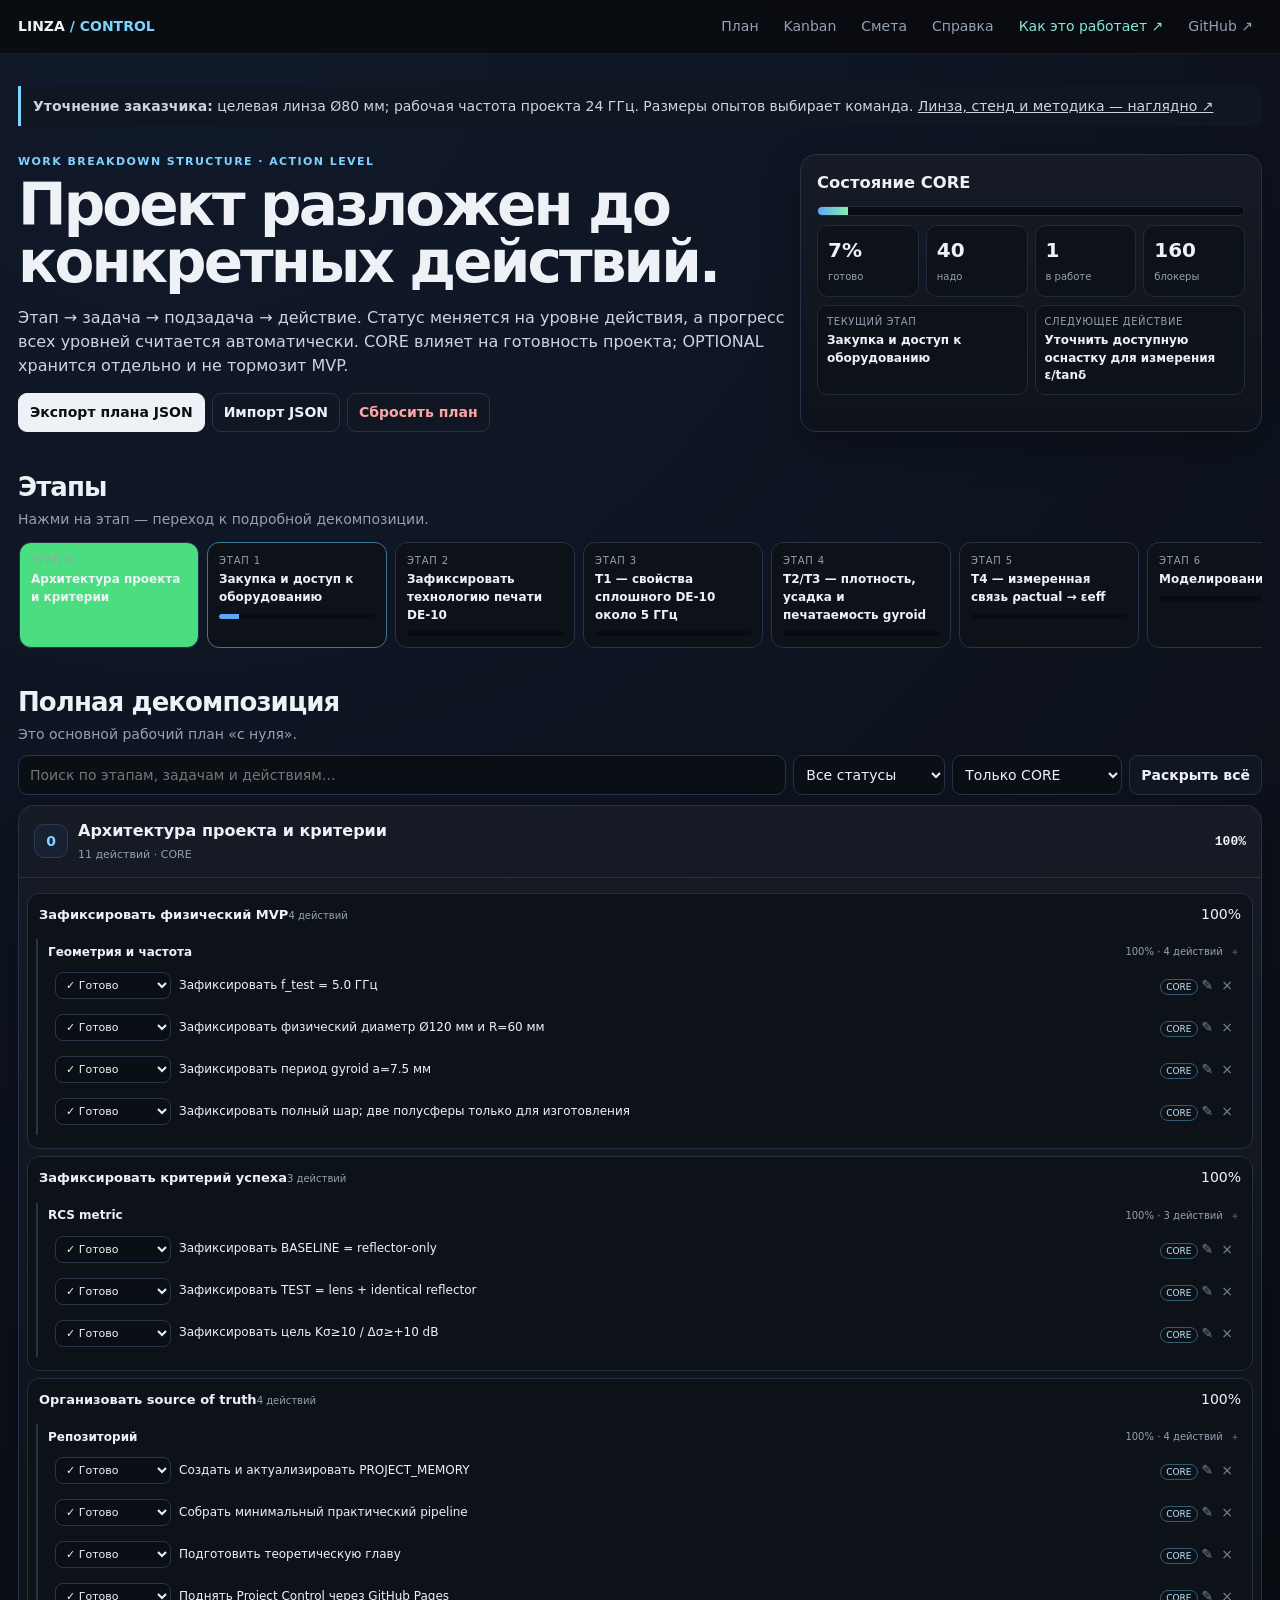
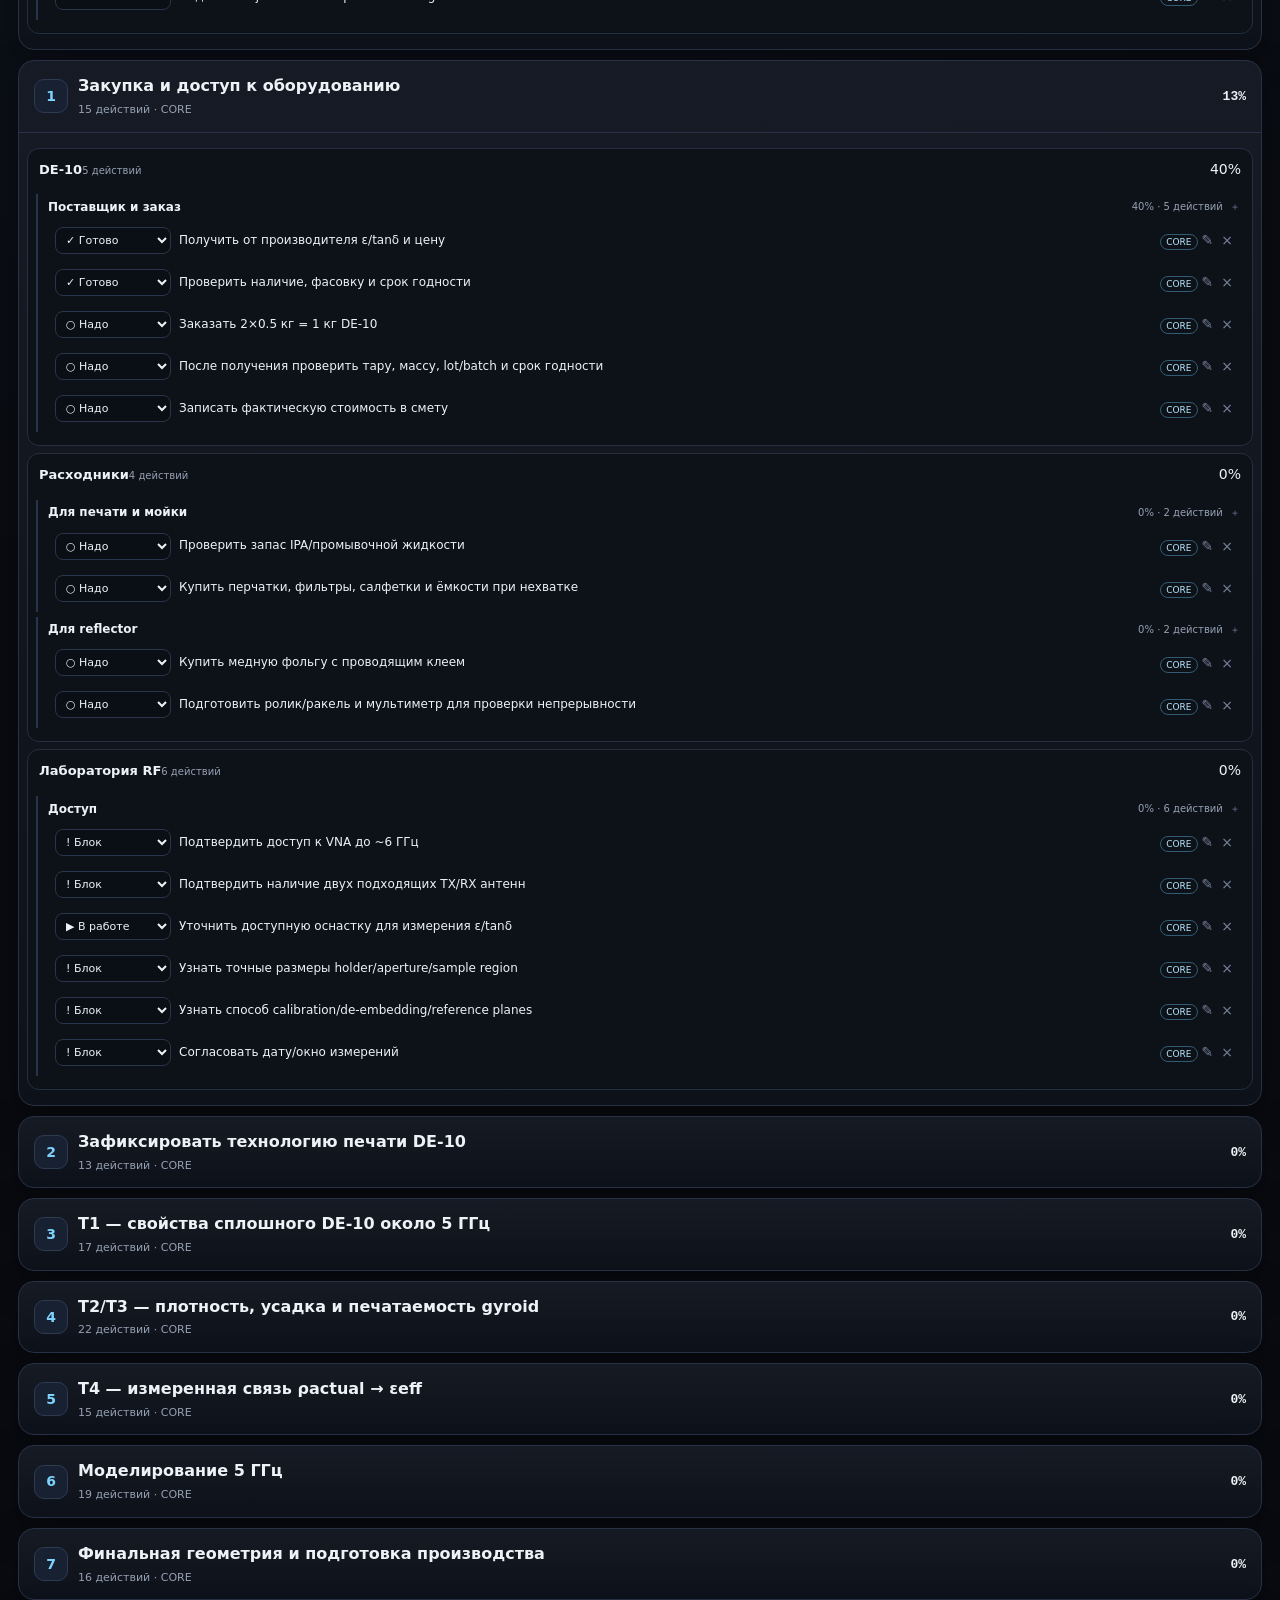
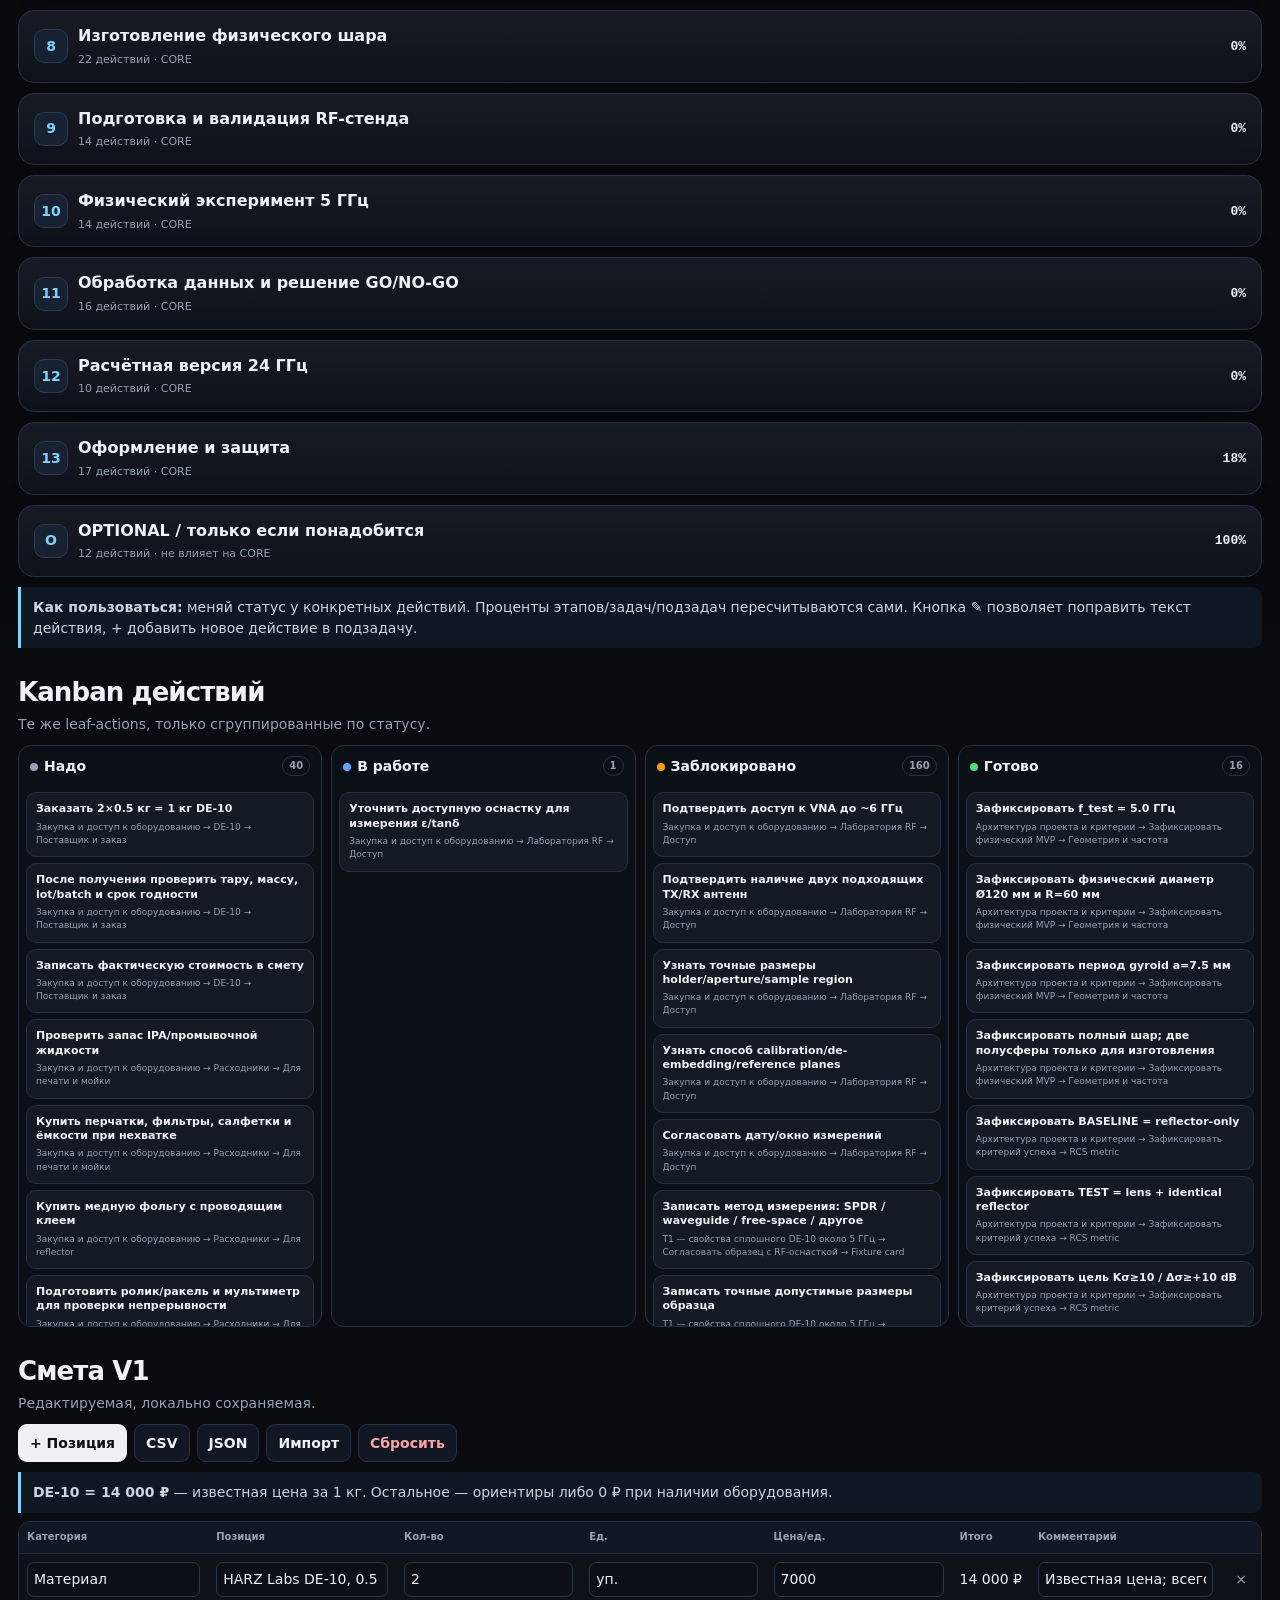
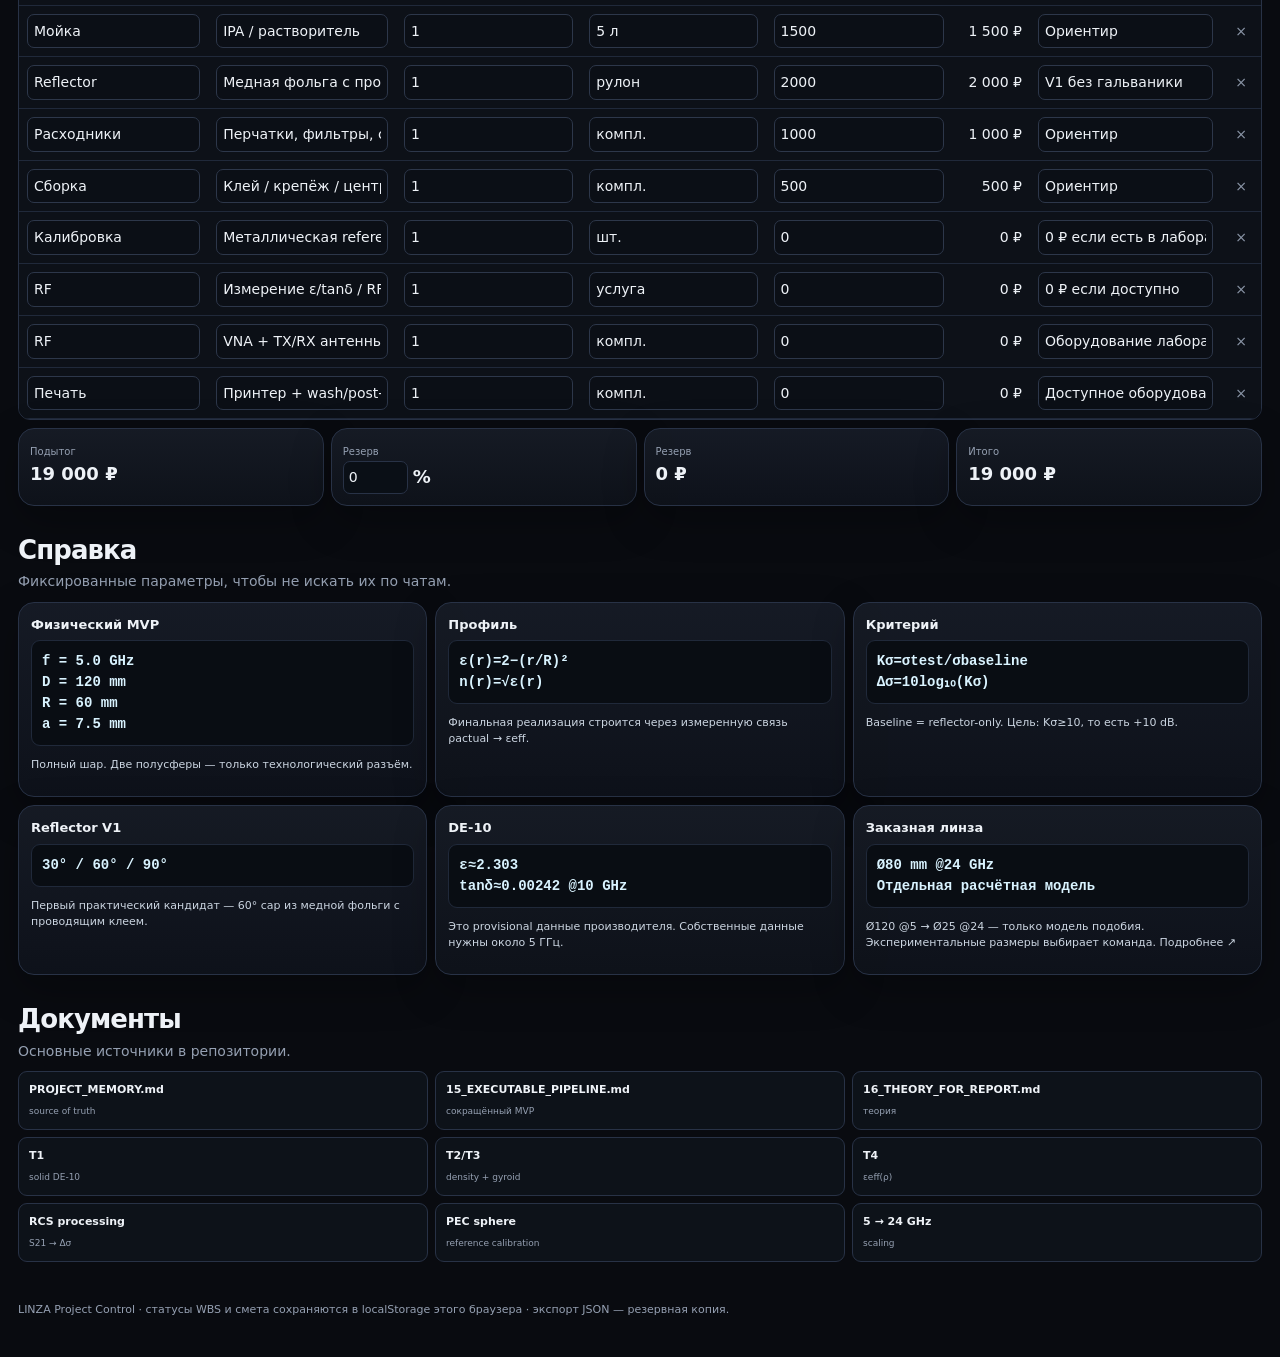
==== site/index.html @ ca01375f "Add illustrated lens and experiment guide" ====
<!doctype html>
<html lang="ru">
<head>
<meta charset="utf-8"><meta name="viewport" content="width=device-width,initial-scale=1"><meta name="color-scheme" content="dark"><title>LINZA — Project Control</title>
<style>
:root{--bg:#090b10;--p:#11151d;--p2:#161b25;--line:#283246;--text:#eef2f7;--muted:#95a0b2;--blue:#7dd3fc;--green:#86efac;--yellow:#fde68a;--red:#fca5a5;--violet:#c4b5fd;--r:16px;--shadow:0 14px 40px rgba(0,0,0,.28)}
*{box-sizing:border-box}html{scroll-behavior:smooth}body{margin:0;background:radial-gradient(circle at 14% 0,#111a2b 0,#090b10 35%),var(--bg);color:var(--text);font:14px/1.48 Inter,ui-sans-serif,system-ui,-apple-system,Segoe UI,Roboto,Arial,sans-serif}a{color:inherit;text-decoration:none}button,input,select{font:inherit}.mono{font-family:ui-monospace,SFMono-Regular,Consolas,monospace}.wrap{max-width:1480px;margin:auto;padding:18px}.top{position:sticky;top:0;z-index:50;background:rgba(9,11,16,.91);backdrop-filter:blur(16px);border-bottom:1px solid rgba(255,255,255,.06)}.topin{max-width:1480px;margin:auto;padding:9px 18px;display:flex;align-items:center;gap:7px;overflow:auto;white-space:nowrap}.brand{font-weight:900;margin-right:auto}.brand span{color:var(--blue)}.nav{padding:7px 9px;border-radius:9px;color:var(--muted)}.nav:hover{background:#171d29;color:var(--text)}
.hero{padding:28px 0 16px;display:grid;grid-template-columns:1.25fr .75fr;gap:12px}.eyebrow{font-size:11px;color:var(--blue);letter-spacing:.13em;text-transform:uppercase;font-weight:850}.hero h1{font-size:clamp(34px,5vw,58px);line-height:.98;letter-spacing:-.05em;margin:6px 0 12px}.hero p{font-size:16px;color:#cbd5e1;max-width:850px}.card{background:linear-gradient(180deg,rgba(22,27,37,.97),rgba(14,18,26,.97));border:1px solid var(--line);border-radius:var(--r);box-shadow:var(--shadow)}.dash{padding:16px}.dash h3{margin:0 0 10px}.progress{height:10px;background:#090d13;border:1px solid #202a3a;border-radius:99px;overflow:hidden}.progress>i{display:block;height:100%;background:linear-gradient(90deg,#60a5fa,#86efac);width:0}.metrics{display:grid;grid-template-columns:repeat(4,1fr);gap:7px;margin-top:9px}.metric{padding:10px;border-radius:11px;background:#0d1219;border:1px solid #202a3a}.metric b{font-size:20px;display:block}.metric span{font-size:10px;color:var(--muted)}.nextbox{display:grid;grid-template-columns:1fr 1fr;gap:7px;margin-top:8px}.next{padding:9px;border-radius:10px;background:#0d1219;border:1px solid #202a3a}.next span{font-size:10px;color:var(--muted);text-transform:uppercase;letter-spacing:.06em;display:block}.next b{font-size:12px;display:block;margin-top:2px}
section{padding:20px 0 5px;scroll-margin-top:58px}.head{display:flex;align-items:end;justify-content:space-between;gap:12px;margin-bottom:10px}.head h2{margin:0;font-size:26px;letter-spacing:-.035em}.head p{margin:2px 0 0;color:var(--muted)}.toolbar{display:flex;gap:7px;flex-wrap:wrap}.btn{border:1px solid var(--line);background:#111722;color:var(--text);padding:8px 11px;border-radius:9px;font-weight:750;cursor:pointer}.btn:hover{border-color:#4b5b78}.btn.primary{background:var(--text);color:#0b0e13;border-color:var(--text)}.btn.danger{color:var(--red)}.btn.small{padding:5px 8px;font-size:11px}.search{width:100%;padding:9px 11px;background:#0a0f16;border:1px solid var(--line);border-radius:10px;color:var(--text);outline:none}
.stagebar{display:flex;gap:8px;overflow:auto;padding:3px 1px 10px}.stagepill{min-width:180px;padding:11px;border:1px solid var(--line);border-radius:12px;background:#0d1219;cursor:pointer}.stagepill:hover{border-color:#465875}.stagepill .num{font-size:10px;color:var(--muted);text-transform:uppercase;letter-spacing:.08em}.stagepill b{display:block;font-size:12px;margin:2px 0 7px}.mini{height:5px;background:#080c12;border-radius:99px;overflow:hidden}.mini i{display:block;height:100%;background:#60a5fa}.stagepill.done .mini i{background:#4ade80}.stagepill.current{border-color:#3e7595}.stagepill.optional{opacity:.72}
.filters{display:grid;grid-template-columns:1fr auto auto auto;gap:7px;margin-bottom:10px}.filters select{background:#0a0f16;color:var(--text);border:1px solid var(--line);border-radius:9px;padding:8px}
.stage{margin:10px 0}.stage>summary{list-style:none;cursor:pointer;padding:13px 15px;display:flex;align-items:center;gap:10px}.stage>summary::-webkit-details-marker{display:none}.stage-num{width:34px;height:34px;border-radius:10px;background:#182131;border:1px solid #2d3b52;display:grid;place-items:center;font-weight:900;color:var(--blue)}.stage-title{min-width:0;flex:1}.stage-title b{display:block;font-size:16px}.stage-title span{font-size:11px;color:var(--muted)}.stage-pct{font:800 13px ui-monospace,SFMono-Regular,Consolas,monospace}.stage-body{border-top:1px solid var(--line);padding:8px}.task{border:1px solid #242f42;border-radius:12px;background:#0d1219;margin:7px 0}.task-head{padding:10px 11px;display:grid;grid-template-columns:1fr auto;gap:10px;align-items:center}.task-head b{font-size:13px}.task-head span{color:var(--muted);font-size:10px}.task-progress{min-width:92px;text-align:right}.subtasks{padding:0 8px 8px}.sub{border-left:2px solid #26364c;margin:5px 0;padding:4px 0 4px 10px}.sub-head{display:flex;justify-content:space-between;gap:8px;align-items:center;margin-bottom:4px}.sub-head b{font-size:12px}.sub-head span{font-size:10px;color:var(--muted)}.actions{display:grid;gap:3px}.action{display:grid;grid-template-columns:116px 1fr auto;gap:8px;align-items:center;padding:6px 7px;border-radius:8px}.action:hover{background:#131a25}.action select{width:116px;padding:5px 6px;border-radius:8px;background:#0a0f16;color:var(--text);border:1px solid #29354a;font-size:11px}.action-text{font-size:12px}.action-text.optional{color:#8e99aa}.badge{font-size:9px;padding:2px 5px;border:1px solid #36445a;border-radius:99px;color:#aeb9c8}.badge.core{color:#bae6fd;border-color:#315b73}.badge.opt{color:#c4b5fd;border-color:#53456f}.actbtn{border:0;background:transparent;color:#758198;cursor:pointer;padding:2px 4px}.actbtn:hover{color:var(--text)}
.kanban{display:grid;grid-template-columns:repeat(4,minmax(250px,1fr));gap:9px}.kcol{background:#0b1017;border:1px solid var(--line);border-radius:13px;min-height:260px}.khead{padding:10px 11px;display:flex;justify-content:space-between;align-items:center;font-weight:800}.klist{padding:0 7px 7px;max-height:540px;overflow:auto}.kcard{padding:9px;margin:6px 0;background:#141a24;border:1px solid #263044;border-radius:10px;cursor:pointer}.kcard:hover{border-color:#465974}.kcard b{display:block;font-size:11px;line-height:1.3}.kcard span{font-size:9px;color:var(--muted);display:block;margin-top:4px}.dot{width:8px;height:8px;border-radius:50%;display:inline-block;margin-right:6px}.todo{background:#94a3b8}.doing{background:#60a5fa}.blocked{background:#f59e0b}.done{background:#4ade80}.count{font-size:10px;color:var(--muted);padding:2px 6px;border:1px solid var(--line);border-radius:99px}
.grid2{display:grid;grid-template-columns:1.15fr .85fr;gap:10px}.box{padding:15px}.box h3{margin:0 0 7px}.box p{margin:5px 0;color:#cbd5e1}.formula{font:600 14px/1.5 ui-monospace,SFMono-Regular,Consolas,monospace;background:#090d13;border:1px solid #20293a;padding:10px;border-radius:9px;color:#d9f3ff;overflow:auto}.note{border-left:3px solid var(--blue);padding:10px 12px;background:#0e1722;border-radius:0 9px 9px 0;color:#cbd5e1}.note.warn{border-left-color:#f59e0b;background:#19140b}
.budget-toolbar{display:flex;gap:7px;flex-wrap:wrap;margin-bottom:10px}.budget-wrap{overflow:auto;border:1px solid var(--line);border-radius:12px}.budget-table{width:100%;border-collapse:collapse;min-width:900px;background:#0d1118}.budget-table th,.budget-table td{padding:8px;border-bottom:1px solid #20293a;text-align:left}.budget-table th{font-size:10px;color:var(--muted);background:#111722}.budget-table input{width:100%;border:1px solid #2d374a;border-radius:7px;padding:6px;background:#0b0f16;color:var(--text)}.money{text-align:right!important;white-space:nowrap}.row-del{border:0;background:transparent;color:#8994a5;cursor:pointer}.budget-summary{display:grid;grid-template-columns:repeat(4,1fr);gap:7px;margin-top:8px}.sum{padding:11px}.sum span{font-size:10px;color:var(--muted)}.sum b{display:block;font-size:18px}.reserve-input{display:flex;gap:5px;align-items:center}.reserve-input input{width:65px;padding:5px;background:#0a0f16;border:1px solid var(--line);color:var(--text);border-radius:7px}
.refgrid{display:grid;grid-template-columns:repeat(3,1fr);gap:8px}.ref{padding:12px}.ref h3{margin:0 0 6px;font-size:13px}.ref p{font-size:11px;color:#cbd5e1}.files{display:grid;grid-template-columns:repeat(3,1fr);gap:7px}.file{padding:10px;border:1px solid var(--line);border-radius:9px;background:#0d1219}.file:hover{border-color:#485976}.file b{display:block;font-size:11px}.file span{font-size:9px;color:var(--muted)}footer{padding:35px 0 20px;color:var(--muted);font-size:11px}
@media(max-width:1100px){.hero{grid-template-columns:1fr}.kanban{grid-template-columns:repeat(2,1fr)}.files{grid-template-columns:repeat(2,1fr)}}@media(max-width:720px){.wrap{padding:12px}.topin{padding:8px 12px}.metrics{grid-template-columns:repeat(2,1fr)}.nextbox{grid-template-columns:1fr}.filters{grid-template-columns:1fr 1fr}.filters .search{grid-column:1/-1}.action{grid-template-columns:98px 1fr auto}.action select{width:98px}.kanban{display:flex;overflow:auto}.kcol{min-width:82vw}.grid2,.refgrid{grid-template-columns:1fr}.budget-summary{grid-template-columns:repeat(2,1fr)}.files{grid-template-columns:1fr}}
</style>
</head>
<body>
<div class="top"><div class="topin"><div class="brand">LINZA <span>/ CONTROL</span></div><a class="nav" href="#plan">План</a><a class="nav" href="#kanban">Kanban</a><a class="nav" href="#budget">Смета</a><a class="nav" href="#reference">Справка</a><a class="nav" href="./explain.html" style="color:#86e7d3">Как это работает ↗</a><a class="nav" href="https://github.com/dikobrazuka/linza" target="_blank">GitHub ↗</a></div></div>
<main class="wrap">
<div class="note" style="margin-top:14px"><b>Уточнение заказчика:</b> целевая линза Ø80 мм; рабочая частота проекта 24 ГГц. Размеры опытов выбирает команда. <a href="./explain.html#scale" style="text-decoration:underline">Линза, стенд и методика — наглядно ↗</a></div>
<header class="hero"><div><div class="eyebrow">WORK BREAKDOWN STRUCTURE · ACTION LEVEL</div><h1>Проект разложен до конкретных действий.</h1><p>Этап → задача → подзадача → действие. Статус меняется на уровне действия, а прогресс всех уровней считается автоматически. CORE влияет на готовность проекта; OPTIONAL хранится отдельно и не тормозит MVP.</p><div class="toolbar"><button class="btn primary" id="exportPlan">Экспорт плана JSON</button><button class="btn" id="importPlanBtn">Импорт JSON</button><input id="importPlanFile" type="file" accept="application/json,.json" hidden><button class="btn danger" id="resetPlan">Сбросить план</button></div></div><div class="card dash"><h3>Состояние CORE</h3><div class="progress"><i id="overallBar"></i></div><div class="metrics"><div class="metric"><b id="overallPct">0%</b><span>готово</span></div><div class="metric"><b id="todoN">0</b><span>надо</span></div><div class="metric"><b id="doingN">0</b><span>в работе</span></div><div class="metric"><b id="blockedN">0</b><span>блокеры</span></div></div><div class="nextbox"><div class="next"><span>Текущий этап</span><b id="currentStage">—</b></div><div class="next"><span>Следующее действие</span><b id="nextAction">—</b></div></div></div></header>

<section><div class="head"><div><h2>Этапы</h2><p>Нажми на этап — переход к подробной декомпозиции.</p></div></div><div class="stagebar" id="stagebar"></div></section>

<section id="plan"><div class="head"><div><h2>Полная декомпозиция</h2><p>Это основной рабочий план «с нуля».</p></div></div><div class="filters"><input class="search" id="planSearch" placeholder="Поиск по этапам, задачам и действиям…"><select id="statusFilter"><option value="all">Все статусы</option><option value="todo">Надо сделать</option><option value="doing">В работе</option><option value="blocked">Заблокировано</option><option value="done">Готово</option></select><select id="scopeFilter"><option value="core">Только CORE</option><option value="all">CORE + OPTIONAL</option><option value="optional">Только OPTIONAL</option></select><button class="btn" id="expandAll">Раскрыть всё</button></div><div id="planRoot"></div><div class="note" style="margin-top:9px"><b>Как пользоваться:</b> меняй статус у конкретных действий. Проценты этапов/задач/подзадач пересчитываются сами. Кнопка ✎ позволяет поправить текст действия, + добавить новое действие в подзадачу.</div></section>

<section id="kanban"><div class="head"><div><h2>Kanban действий</h2><p>Те же leaf-actions, только сгруппированные по статусу.</p></div></div><div class="kanban" id="kanbanRoot"></div></section>

<section id="budget"><div class="head"><div><h2>Смета V1</h2><p>Редактируемая, локально сохраняемая.</p></div></div><div class="budget-toolbar"><button class="btn primary" id="addBudgetRow">+ Позиция</button><button class="btn" id="exportBudgetCsv">CSV</button><button class="btn" id="exportBudgetJson">JSON</button><button class="btn" id="importBudgetBtn">Импорт</button><input type="file" id="importBudgetFile" accept="application/json,.json" hidden><button class="btn danger" id="resetBudget">Сбросить</button></div><div class="note" style="margin-bottom:8px"><b>DE-10 = 14 000 ₽</b> — известная цена за 1 кг. Остальное — ориентиры либо 0 ₽ при наличии оборудования.</div><div class="budget-wrap"><table class="budget-table"><thead><tr><th>Категория</th><th>Позиция</th><th>Кол-во</th><th>Ед.</th><th>Цена/ед.</th><th>Итого</th><th>Комментарий</th><th></th></tr></thead><tbody id="budgetBody"></tbody></table></div><div class="budget-summary"><div class="card sum"><span>Подытог</span><b id="budgetSubtotal">0 ₽</b></div><div class="card sum"><span>Резерв</span><div class="reserve-input"><input id="budgetReserve" type="number" min="0" max="100" value="15"><b>%</b></div></div><div class="card sum"><span>Резерв</span><b id="budgetReserveValue">0 ₽</b></div><div class="card sum"><span>Итого</span><b id="budgetTotal">0 ₽</b></div></div></section>

<section id="reference"><div class="head"><div><h2>Справка</h2><p>Фиксированные параметры, чтобы не искать их по чатам.</p></div></div><div class="refgrid"><div class="card ref"><h3>Физический MVP</h3><div class="formula">f = 5.0 GHz<br>D = 120 mm<br>R = 60 mm<br>a = 7.5 mm</div><p>Полный шар. Две полусферы — только технологический разъём.</p></div><div class="card ref"><h3>Профиль</h3><div class="formula">ε(r)=2−(r/R)²<br>n(r)=√ε(r)</div><p>Финальная реализация строится через измеренную связь ρactual → εeff.</p></div><div class="card ref"><h3>Критерий</h3><div class="formula">Kσ=σtest/σbaseline<br>Δσ=10log₁₀(Kσ)</div><p>Baseline = reflector-only. Цель: Kσ≥10, то есть +10 dB.</p></div><div class="card ref"><h3>Reflector V1</h3><div class="formula">30° / 60° / 90°</div><p>Первый практический кандидат — 60° cap из медной фольги с проводящим клеем.</p></div><div class="card ref"><h3>DE-10</h3><div class="formula">ε≈2.303<br>tanδ≈0.00242 @10 GHz</div><p>Это provisional данные производителя. Собственные данные нужны около 5 ГГц.</p></div><div class="card ref"><h3>Заказная линза</h3><div class="formula">Ø80 mm @24 GHz<br>Отдельная расчётная модель</div><p>Ø120 @5 → Ø25 @24 — только модель подобия. Экспериментальные размеры выбирает команда. <a href="./explain.html#scale">Подробнее ↗</a></p></div></div></section>

<section><div class="head"><div><h2>Документы</h2><p>Основные источники в репозитории.</p></div></div><div class="files"><a class="file" href="https://github.com/dikobrazuka/linza/blob/main/PROJECT_MEMORY.md" target="_blank"><b>PROJECT_MEMORY.md</b><span>source of truth</span></a><a class="file" href="https://github.com/dikobrazuka/linza/blob/main/docs/15_EXECUTABLE_PIPELINE.md" target="_blank"><b>15_EXECUTABLE_PIPELINE.md</b><span>сокращённый MVP</span></a><a class="file" href="https://github.com/dikobrazuka/linza/blob/main/docs/16_THEORY_FOR_REPORT.md" target="_blank"><b>16_THEORY_FOR_REPORT.md</b><span>теория</span></a><a class="file" href="https://github.com/dikobrazuka/linza/blob/main/docs/08_DE10_SPDR_T1_PROTOCOL.md" target="_blank"><b>T1</b><span>solid DE-10</span></a><a class="file" href="https://github.com/dikobrazuka/linza/blob/main/docs/09_DE10_GYROID_T2_T3_PROTOCOL.md" target="_blank"><b>T2/T3</b><span>density + gyroid</span></a><a class="file" href="https://github.com/dikobrazuka/linza/blob/main/docs/12_T4_RF_GYROID_PROTOCOL.md" target="_blank"><b>T4</b><span>εeff(ρ)</span></a><a class="file" href="https://github.com/dikobrazuka/linza/blob/main/docs/13_RCS_S21_PROCESSING.md" target="_blank"><b>RCS processing</b><span>S21 → Δσ</span></a><a class="file" href="https://github.com/dikobrazuka/linza/blob/main/docs/14_PEC_SPHERE_REFERENCE.md" target="_blank"><b>PEC sphere</b><span>reference calibration</span></a><a class="file" href="https://github.com/dikobrazuka/linza/blob/main/docs/10_SCALING_5_TO_24.md" target="_blank"><b>5 → 24 GHz</b><span>scaling</span></a></div></section>
<footer>LINZA Project Control · статусы WBS и смета сохраняются в localStorage этого браузера · экспорт JSON — резервная копия.</footer>
</main>
<script>
const PLAN_KEY='linza-wbs-v1',BUDGET_KEY='linza-budget-v1',RESERVE_KEY='linza-budget-reserve-v1';
const A=(id,text,status='todo',scope='core')=>({id,text,status,scope});
const defaultPlan=[
{ id:'S0',title:'Архитектура проекта и критерии',scope:'core',tasks:[
 {title:'Зафиксировать физический MVP',subs:[{title:'Геометрия и частота',actions:[A('a001','Зафиксировать f_test = 5.0 ГГц','done'),A('a002','Зафиксировать физический диаметр Ø120 мм и R=60 мм','done'),A('a003','Зафиксировать период gyroid a=7.5 мм','done'),A('a004','Зафиксировать полный шар; две полусферы только для изготовления','done')]}]},
 {title:'Зафиксировать критерий успеха',subs:[{title:'RCS metric',actions:[A('a005','Зафиксировать BASELINE = reflector-only','done'),A('a006','Зафиксировать TEST = lens + identical reflector','done'),A('a007','Зафиксировать цель Kσ≥10 / Δσ≥+10 dB','done')]}]},
 {title:'Организовать source of truth',subs:[{title:'Репозиторий',actions:[A('a008','Создать и актуализировать PROJECT_MEMORY','done'),A('a009','Собрать минимальный практический pipeline','done'),A('a010','Подготовить теоретическую главу','done'),A('a011','Поднять Project Control через GitHub Pages','done')]}]}
]},
{ id:'S1',title:'Закупка и доступ к оборудованию',scope:'core',tasks:[
 {title:'DE-10',subs:[{title:'Поставщик и заказ',actions:[A('a101','Получить от производителя ε/tanδ и цену','done'),A('a102','Проверить наличие, фасовку и срок годности','done'),A('a103','Заказать 2×0.5 кг = 1 кг DE-10'),A('a104','После получения проверить тару, массу, lot/batch и срок годности'),A('a105','Записать фактическую стоимость в смету')]}]},
 {title:'Расходники',subs:[{title:'Для печати и мойки',actions:[A('a106','Проверить запас IPA/промывочной жидкости'),A('a107','Купить перчатки, фильтры, салфетки и ёмкости при нехватке')]},{title:'Для reflector',actions:[A('a108','Купить медную фольгу с проводящим клеем'),A('a109','Подготовить ролик/ракель и мультиметр для проверки непрерывности')]}]},
 {title:'Лаборатория RF',subs:[{title:'Доступ',actions:[A('a110','Подтвердить доступ к VNA до ~6 ГГц','blocked'),A('a111','Подтвердить наличие двух подходящих TX/RX антенн','blocked'),A('a112','Уточнить доступную оснастку для измерения ε/tanδ','doing'),A('a113','Узнать точные размеры holder/aperture/sample region','blocked'),A('a114','Узнать способ calibration/de-embedding/reference planes','blocked'),A('a115','Согласовать дату/окно измерений','blocked')]}]}
]},
{ id:'S2',title:'Зафиксировать технологию печати DE-10',scope:'core',tasks:[
 {title:'Принтер и профиль',subs:[{title:'Базовый процесс',actions:[A('a201','Выбрать конкретный MSLA/DLP-принтер'),A('a202','Зафиксировать layer height'),A('a203','Зафиксировать normal exposure и bottom exposure'),A('a204','Зафиксировать lift/retract settings'),A('a205','Зафиксировать orientation/support strategy для плоских coupons')]}]},
 {title:'Wash/Post-cure',subs:[{title:'Одинаковая обработка',actions:[A('a206','Зафиксировать состав/свежесть промывки'),A('a207','Зафиксировать время промывки'),A('a208','Зафиксировать сушку перед post-cure'),A('a209','Зафиксировать UV wavelength/time/temperature post-cure'),A('a210','Записать профиль как PROFILE_DE10_V1')]}]},
 {title:'Контроль геометрии',subs:[{title:'Инструменты',actions:[A('a211','Проверить калибровку весов'),A('a212','Подготовить штангенциркуль/микрометр'),A('a213','Подготовить шаблон записи массы/размеров/фото')]}]}
]},
{ id:'S3',title:'T1 — свойства сплошного DE-10 около 5 ГГц',scope:'core',tasks:[
 {title:'Согласовать образец с RF-оснасткой',subs:[{title:'Fixture card',actions:[A('a301','Записать метод измерения: SPDR / waveguide / free-space / другое','blocked'),A('a302','Записать точные допустимые размеры образца','blocked'),A('a303','Записать требования к толщине и плоскостности','blocked'),A('a304','Записать calibration/de-embedding procedure','blocked')]}]},
 {title:'Изготовить solid coupons',subs:[{title:'CAD и печать',actions:[A('a305','Сделать CAD/слайс 3 рабочих пластин + 1 запасной при необходимости','blocked'),A('a306','Напечатать все образцы одним профилем','blocked'),A('a307','Промыть и post-cure одинаково','blocked'),A('a308','Выдержать одинаковое время перед измерением','blocked')]},{title:'QC',actions:[A('a309','Измерить толщину в нескольких точках','blocked'),A('a310','Взвесить и сфотографировать каждый образец','blocked'),A('a311','Отбраковать образец с пузырями/деформацией','blocked')]}]},
 {title:'Измерить εsolid и tanδ',subs:[{title:'RF measurement',actions:[A('a312','Откалибровать установку','blocked'),A('a313','Измерить каждый рабочий образец около 5 ГГц','blocked'),A('a314','Повторить установку образца для проверки повторяемости','blocked'),A('a315','Сохранить raw data без перезаписи','blocked'),A('a316','Посчитать среднее εsolid и tanδ','blocked'),A('a317','Зафиксировать значение для генератора и отчёта','blocked')]}]}
]},
{ id:'S4',title:'T2/T3 — плотность, усадка и печатаемость gyroid',scope:'core',tasks:[
 {title:'T2 — cured density и shrinkage',subs:[{title:'3 solid blocks',actions:[A('a401','Подготовить 3 кубоида 20×20×10 мм','blocked'),A('a402','Напечатать/промыть/post-cure одним профилем','blocked'),A('a403','Измерить X/Y/Z после post-cure','blocked'),A('a404','Взвесить каждый образец','blocked'),A('a405','Рассчитать cured density','blocked'),A('a406','Рассчитать shrinkage X/Y/Z','blocked')]}]},
 {title:'T3 — 5 uniform gyroid coupons',subs:[{title:'Геометрия',actions:[A('a407','Сгенерировать ρ=0.15 coupon','blocked'),A('a408','Сгенерировать ρ=0.30 coupon','blocked'),A('a409','Сгенерировать ρ=0.50 coupon','blocked'),A('a410','Сгенерировать ρ=0.65 coupon','blocked'),A('a411','Сгенерировать ρ=0.80 coupon','blocked'),A('a412','Проверить watertight/mesh/фактическую volume fraction до печати','blocked')]},{title:'Печать и мойка',actions:[A('a413','Напечатать 5 coupons','blocked'),A('a414','Промыть каждый до отсутствия жидкой смолы в каналах','blocked'),A('a415','Post-cure одинаково','blocked'),A('a416','Взвесить и измерить envelope каждого','blocked'),A('a417','Рассчитать ρactual каждого coupon','blocked')]},{title:'Manufacturability gate',actions:[A('a418','Проверить открытость каналов','blocked'),A('a419','Проверить отсутствие sheet fusion/разрывов','blocked'),A('a420','Определить минимальную успешную ρ','blocked'),A('a421','Определить максимальную успешную ρ','blocked'),A('a422','Зафиксировать рабочий диапазон ρmin..ρmax','blocked')]}]}
]},
{ id:'S5',title:'T4 — измеренная связь ρactual → εeff',scope:'core',tasks:[
 {title:'Подготовить RF coupons под реальную оснастку',subs:[{title:'Geometry lock',actions:[A('a501','Выбрать 5 успешных плотностей, покрывающих рабочий диапазон','blocked'),A('a502','Адаптировать размеры coupons под реальную fixture/aperture','blocked'),A('a503','Не менять a=7.5 мм без отдельного решения','blocked'),A('a504','Проверить, что propagation length достаточен для метода','blocked')]}]},
 {title:'Измерить RF response',subs:[{title:'Measurement series',actions:[A('a505','Снять empty/reference state','blocked'),A('a506','Измерить каждый coupon на одной frequency grid','blocked'),A('a507','Сделать минимум несколько reinsertion для оценки разброса','blocked'),A('a508','Сохранять complex raw S-parameters отдельно','blocked'),A('a509','Записать orientation каждого coupon','blocked')]}]},
 {title:'Получить calibration law',subs:[{title:'Processing',actions:[A('a510','Извлечь εeff для каждого ρactual','blocked'),A('a511','Проверить монотонность ρ→εeff','blocked'),A('a512','Если raw noisy — сохранить raw и сделать отдельный monotonic fit','blocked'),A('a513','Проверить, достигается ли ε≈2 около центра профиля','blocked'),A('a514','Сохранить DE10_GYROID_EPS_CAL_5GHz.csv','blocked'),A('a515','Подключить CSV к генератору линзы','blocked')]}]}
]},
{ id:'S6',title:'Моделирование 5 ГГц',scope:'core',tasks:[
 {title:'Проверить численный тракт',subs:[{title:'Meep',actions:[A('a601','Поднять/проверить environment-meep'),A('a602','Проверить reference scatterer / PEC sphere normalization'),A('a603','Проверить convergence по resolution/PML для выбранного кейса')]}]},
 {title:'Идеальная Ø120 Luneburg',subs:[{title:'Ideal model',actions:[A('a604','Запустить ideal continuous Ø120 @5 ГГц'),A('a605','Получить |E|² focus map'),A('a606','Определить положение фокуса и FWHM'),A('a607','Получить backscatter/RCS baseline для ideal model')]}]},
 {title:'Manufacturable model',subs:[{title:'Measured law',actions:[A('a608','Подставить измеренный ρ→εeff','blocked'),A('a609','Подставить реальные ρmin/ρmax','blocked'),A('a610','Подставить measured loss tanδ','blocked'),A('a611','Сравнить manufacturable vs ideal','blocked')]}]},
 {title:'Reflector optimization',subs:[{title:'Минимальный sweep',actions:[A('a612','Посчитать 30° reflector-only и lens+reflector'),A('a613','Посчитать 60° reflector-only и lens+reflector'),A('a614','Посчитать 90° reflector-only и lens+reflector'),A('a615','Сравнить Δσ и выбрать минимальный почти-оптимальный cap')]}]},
 {title:'Fallback diameter gate',subs:[{title:'Только если Ø120 не проходит',actions:[A('a616','Прогнать Ø150 мм','todo','optional'),A('a617','Прогнать Ø180 мм','todo','optional'),A('a618','Прогнать Ø240 мм reference','todo','optional'),A('a619','Выбрать минимальный проходящий D','todo','optional')]}]}
]},
{ id:'S7',title:'Финальная геометрия и подготовка производства',scope:'core',tasks:[
 {title:'Построить measured-law sphere',subs:[{title:'Gradient mapping',actions:[A('a701','Построить εtarget(r)=2−(r/R)²','blocked'),A('a702','Инвертировать measured εeff→ρ','blocked'),A('a703','Преобразовать ρ(r)→h(r)','blocked'),A('a704','Применить реальные ρmin/ρmax clamp','blocked'),A('a705','Рассчитать прогноз массы','blocked')]}]},
 {title:'CAD/mesh',subs:[{title:'Две технологические полусферы',actions:[A('a706','Сгенерировать верхнюю полусферу','blocked'),A('a707','Сгенерировать нижнюю полусферу','blocked'),A('a708','Добавить только необходимые alignment features','blocked'),A('a709','Обеспечить доступ для промывки внутренних каналов','blocked'),A('a710','Проверить watertight обеих mesh','blocked'),A('a711','Проверить минимальную стенку/feature','blocked'),A('a712','Проверить fit в build volume','blocked')]}]},
 {title:'Reflector hardware',subs:[{title:'Copper foil cap',actions:[A('a713','Зафиксировать выбранный half-angle после simulation','blocked'),A('a714','Построить выкройку лепестков фольги','blocked'),A('a715','Определить нахлёст лепестков','blocked'),A('a716','Определить границу cap на поверхности шара','blocked')]}]}
]},
{ id:'S8',title:'Изготовление физического шара',scope:'core',tasks:[
 {title:'Слайсинг',subs:[{title:'Перед печатью',actions:[A('a801','Импортировать обе полусферы в slicer','blocked'),A('a802','Выбрать ориентацию с минимальным риском trapped resin','blocked'),A('a803','Расставить supports вне критических RF-поверхностей по возможности','blocked'),A('a804','Проверить объём смолы и время печати','blocked'),A('a805','Сохранить финальный print profile/version','blocked')]}]},
 {title:'Печать',subs:[{title:'Upper/lower',actions:[A('a806','Напечатать первую полусферу','blocked'),A('a807','Осмотреть до мойки на gross defects','blocked'),A('a808','Напечатать вторую полусферу','blocked'),A('a809','Осмотреть до мойки','blocked')]}]},
 {title:'Wash/Post-cure',subs:[{title:'Очистка',actions:[A('a810','Промыть внешнюю поверхность','blocked'),A('a811','Промыть внутренние gyroid-каналы','blocked'),A('a812','Убедиться, что жидкая смола полностью удалена','blocked'),A('a813','Высушить перед post-cure','blocked'),A('a814','Post-cure по PROFILE_DE10_V1','blocked')]}]},
 {title:'QC и сборка',subs:[{title:'Геометрия',actions:[A('a815','Взвесить каждую полусферу','blocked'),A('a816','Измерить диаметр/овальность/стык','blocked'),A('a817','Сфотографировать поверхность и каналы','blocked'),A('a818','Собрать полный шар с минимальным зазором','blocked')]},{title:'Reflector',actions:[A('a819','Очистить заднюю поверхность cap','blocked'),A('a820','Наклеить медную фольгу лепестками','blocked'),A('a821','Разгладить складки/пузыри','blocked'),A('a822','Проверить электрическую непрерывность всего cap мультиметром','blocked')]}]}
]},
{ id:'S9',title:'Подготовка и валидация RF-стенда',scope:'core',tasks:[
 {title:'Механика стенда',subs:[{title:'Geometry',actions:[A('a901','Зафиксировать TX/RX положение и поляризацию','blocked'),A('a902','Подготовить low-scatter holder','blocked'),A('a903','Разметить target position и нулевой угол','blocked'),A('a904','Начать с distance 1.0–1.5 м','blocked')]}]},
 {title:'VNA',subs:[{title:'Measurement settings',actions:[A('a905','Зафиксировать start/stop frequency','blocked'),A('a906','Зафиксировать points/IFBW/power/averaging','blocked'),A('a907','Выполнить VNA calibration','blocked'),A('a908','Не менять cables/calibration между состояниями','blocked')]}]},
 {title:'Stand gate',subs:[{title:'До основного эксперимента',actions:[A('a909','Снять BACKGROUND','blocked'),A('a910','Поставить reference target и проверить signal above background','blocked'),A('a911','Проверить, что direct TX→RX coupling не доминирует','blocked'),A('a912','Проверить чувствительность результата к distance','blocked'),A('a913','Зафиксировать выбранную геометрию стенда','blocked'),A('a914','Заполнить RUN_META для финального запуска','blocked')]}]}
]},
{ id:'S10',title:'Физический эксперимент 5 ГГц',scope:'core',tasks:[
 {title:'Снять обязательные состояния',subs:[{title:'Raw acquisition',actions:[A('a1001','Снять финальный BACKGROUND.s2p','blocked'),A('a1002','Снять REFERENCE.s2p','blocked'),A('a1003','Снять BASELINE reflector-only — установка 1','blocked'),A('a1004','Полностью переустановить target и снять BASELINE — установка 2','blocked'),A('a1005','Переустановить target и снять BASELINE — установка 3','blocked'),A('a1006','Снять TEST lens+reflector — установка 1','blocked'),A('a1007','Переустановить и снять TEST — установка 2','blocked'),A('a1008','Переустановить и снять TEST — установка 3','blocked')]}]},
 {title:'Angular response',subs:[{title:'После центральной точки',actions:[A('a1009','Если 0° результат стабильный — измерить -30…+30° шаг 5°','blocked'),A('a1010','Сохранить angle metadata для каждого файла','blocked')]}]},
 {title:'Документация эксперимента',subs:[{title:'Evidence',actions:[A('a1011','Сфотографировать стенд целиком','blocked'),A('a1012','Сфотографировать положение target/holder','blocked'),A('a1013','Сохранить VNA settings screenshot/export','blocked'),A('a1014','Скопировать raw data в отдельную immutable папку','blocked')]}]}
]},
{ id:'S11',title:'Обработка данных и решение GO/NO-GO',scope:'core',tasks:[
 {title:'S21 processing',subs:[{title:'Relative RCS',actions:[A('a1101','Проверить одинаковую frequency grid всех .s2p','blocked'),A('a1102','Сделать complex background subtraction','blocked'),A('a1103','Обработать каждую BASELINE перестановку отдельно','blocked'),A('a1104','Обработать каждую TEST перестановку отдельно','blocked'),A('a1105','Посчитать Kσ(f)','blocked'),A('a1106','Посчитать ΔσdB(f)','blocked')]}]},
 {title:'Проверить устойчивость результата',subs:[{title:'Repeatability',actions:[A('a1107','Сравнить три BASELINE установки','blocked'),A('a1108','Сравнить три TEST установки','blocked'),A('a1109','Проверить влияние выбранного background','blocked'),A('a1110','Если применяется time gate — задокументировать окно из реальных данных','blocked')]}]},
 {title:'Сверить с моделью',subs:[{title:'Experiment vs Meep',actions:[A('a1111','Сравнить центральный Δσ с M9 model','blocked'),A('a1112','Сравнить angular trend с моделью при наличии sweep','blocked'),A('a1113','Объяснить расхождения через material/process/stand limitations','blocked')]}]},
 {title:'Принять решение',subs:[{title:'Project gate',actions:[A('a1114','Если Δσ≥+10 dB стабильно — зафиксировать GO','blocked'),A('a1115','Если <+10 dB — определить главный лимит: reflector/profile/D/stand','blocked'),A('a1116','Запустить только нужный corrective loop, а не весь R&D заново','blocked')]}]}
]},
{ id:'S12',title:'Расчётная версия 24 ГГц',scope:'core',tasks:[
 {title:'Заказная Ø80 мм и модель подобия',subs:[{title:'Geometry',actions:[A('a1201','Построить отдельную заказную модель Ø80 мм / 24 ГГц','blocked'),A('a1202','Отделить strict-scaled reference Ø25 мм от заказной Ø80 мм','blocked'),A('a1203','Выбрать период ячейки и reflector geometry для Ø80 мм','blocked')]}]},
 {title:'Manufacturability',subs:[{title:'Check',actions:[A('a1204','Проверить целевой диаметр заказной линзы 80 мм','blocked'),A('a1205','Оценить массу ≤300 г','blocked'),A('a1206','Проверить scaled minimum wall against printer capability','blocked')]}]},
 {title:'EM prediction',subs:[{title:'24 GHz model',actions:[A('a1207','Запустить отдельную Ø80-мм модель на 24 ГГц','blocked'),A('a1208','Сделать sensitivity по εsolid/material dispersion','blocked'),A('a1209','Сделать sensitivity по loss tanδ','blocked'),A('a1210','Отдельно пометить: физической 24-ГГц валидации нет','blocked')]}]}
]},
{ id:'S13',title:'Оформление и защита',scope:'core',tasks:[
 {title:'Пояснительная записка',subs:[{title:'Теория',actions:[A('a1301','Описать ЭПР/RCS и выбранный baseline','done'),A('a1302','Описать профиль Люнеберга и физику фокусировки','done'),A('a1303','Описать effective medium / gyroid approach','done')]},{title:'Методика',actions:[A('a1304','Описать материал и технологию печати'),A('a1305','Описать T1/T2/T3/T4'),A('a1306','Описать Meep model и reflector'),A('a1307','Описать RF-стенд и обработку S21')]},{title:'Результаты',actions:[A('a1308','Вставить measured ρ→εeff график','blocked'),A('a1309','Вставить focus map / simulation figures','blocked'),A('a1310','Вставить фото изготовленной линзы','blocked'),A('a1311','Вставить Δσ / Kσ графики эксперимента','blocked'),A('a1312','Вставить 24-ГГц calculated prediction','blocked')]}]},
 {title:'Защита',subs:[{title:'Слайды/демо',actions:[A('a1313','Собрать 8–12 ключевых слайдов'),A('a1314','Подготовить короткое объяснение «почему растёт ЭПР»'),A('a1315','Подготовить таблицу measured vs simulated'),A('a1316','Подготовить ограничения и честные допущения'),A('a1317','Подготовить фото/физический образец для демонстрации при возможности')]}]}
]},
{ id:'SO',title:'OPTIONAL / только если понадобится',scope:'optional',tasks:[
 {title:'Расширенная материалка',subs:[{title:'Дополнительная уверенность',actions:[A('o001','9-point density series вместо 5','todo','optional'),A('o002','Anisotropy measurements','todo','optional'),A('o003','2a/3a/4a finite-length study','todo','optional'),A('o004','Physical duplicate campaign','todo','optional')]}]},
 {title:'Расширенное моделирование',subs:[{title:'Research appendix',actions:[A('o005','Полный reflector sweep 15/30/45/60/90','todo','optional'),A('o006','Zoned 6/8/11 benchmark','todo','optional'),A('o007','Topology comparison Gyroid/Diamond/Schwarz-P','todo','optional'),A('o008','Full diameter gate 120/150/180/240','todo','optional')]}]},
 {title:'Расширенный эксперимент',subs:[{title:'Не для MVP',actions:[A('o009','Полный uncertainty budget','todo','optional'),A('o010','Angular sweep до ±60°','todo','optional'),A('o011','Физически изготовить 24-ГГц версию','todo','optional'),A('o012','Провести отдельную 24-ГГц experimental campaign','todo','optional')]}]}
]}
];
let plan;try{plan=JSON.parse(localStorage.getItem(PLAN_KEY))||structuredClone(defaultPlan)}catch(e){plan=structuredClone(defaultPlan)}
const savePlan=()=>localStorage.setItem(PLAN_KEY,JSON.stringify(plan));
const esc=s=>String(s??'').replaceAll('&','&amp;').replaceAll('<','&lt;').replaceAll('>','&gt;').replaceAll('"','&quot;');
const download=(name,text,type)=>{const a=document.createElement('a');a.href=URL.createObjectURL(new Blob([text],{type}));a.download=name;a.click();setTimeout(()=>URL.revokeObjectURL(a.href),1000)};
function allActions(){const out=[];plan.forEach((s,si)=>s.tasks.forEach((t,ti)=>t.subs.forEach((u,ui)=>u.actions.forEach((a,ai)=>out.push({a,s,t,u,si,ti,ui,ai})))));return out}
function pct(actions,coreOnly=true){const aa=actions.filter(x=>!coreOnly||x.scope!=='optional');return aa.length?Math.round(aa.filter(x=>x.status==='done').length/aa.length*100):100}
function stageActions(s){return s.tasks.flatMap(t=>t.subs.flatMap(u=>u.actions))}function taskActions(t){return t.subs.flatMap(u=>u.actions)}
function statusLabel(s){return {todo:'Надо',doing:'В работе',blocked:'Блок',done:'Готово'}[s]||s}
function renderStagebar(){const root=document.getElementById('stagebar');let currentFound=false;root.innerHTML=plan.map((s,i)=>{const p=pct(stageActions(s));let cls=s.scope==='optional'?'optional':'';if(p===100)cls+=' done';else if(!currentFound&&s.scope!=='optional'){cls+=' current';currentFound=true}return `<div class="stagepill ${cls}" data-go="${esc(s.id)}"><div class="num">${s.scope==='optional'?'OPTIONAL':'Этап '+i}</div><b>${esc(s.title)}</b><div class="mini"><i style="width:${p}%"></i></div></div>`}).join('');root.querySelectorAll('[data-go]').forEach(el=>el.onclick=()=>{document.getElementById('stage-'+el.dataset.go)?.scrollIntoView({behavior:'smooth'});document.getElementById('stage-'+el.dataset.go).open=true})}
function actionRow(x){const a=x.a;return `<div class="action" data-search="${esc((x.s.title+' '+x.t.title+' '+x.u.title+' '+a.text).toLowerCase())}" data-status="${a.status}" data-scope="${a.scope}"><select data-action="${a.id}"><option value="todo" ${a.status==='todo'?'selected':''}>○ Надо</option><option value="doing" ${a.status==='doing'?'selected':''}>▶ В работе</option><option value="blocked" ${a.status==='blocked'?'selected':''}>! Блок</option><option value="done" ${a.status==='done'?'selected':''}>✓ Готово</option></select><div class="action-text ${a.scope==='optional'?'optional':''}">${esc(a.text)}</div><div><span class="badge ${a.scope==='optional'?'opt':'core'}">${a.scope==='optional'?'OPT':'CORE'}</span><button class="actbtn" data-edit="${a.id}" title="Редактировать">✎</button><button class="actbtn" data-del="${a.id}" title="Удалить">×</button></div></div>`}
function renderPlan(){const root=document.getElementById('planRoot');root.innerHTML=plan.map((s,si)=>{const sa=stageActions(s),sp=pct(sa);return `<details class="card stage" id="stage-${esc(s.id)}" ${si<2?'open':''}><summary><div class="stage-num">${s.scope==='optional'?'O':si}</div><div class="stage-title"><b>${esc(s.title)}</b><span>${sa.length} действий · ${s.scope==='optional'?'не влияет на CORE':'CORE'}</span></div><div class="stage-pct">${sp}%</div></summary><div class="stage-body">${s.tasks.map((t,ti)=>{const ta=taskActions(t),tp=pct(ta);return `<div class="task"><div class="task-head"><div><b>${esc(t.title)}</b><span>${ta.length} действий</span></div><div class="task-progress">${tp}%</div></div><div class="subtasks">${t.subs.map((u,ui)=>{const up=pct(u.actions);return `<div class="sub"><div class="sub-head"><b>${esc(u.title)}</b><span>${up}% · ${u.actions.length} действий <button class="actbtn" data-add="${si}:${ti}:${ui}" title="Добавить действие">＋</button></span></div><div class="actions">${u.actions.map(a=>actionRow({a,s,t,u})).join('')}</div></div>`}).join('')}</div></div>`}).join('')}</div></details>`}).join('');bindPlan();applyFilters();renderStagebar();renderDashboard();renderKanban()}
function findAction(id){for(const s of plan)for(const t of s.tasks)for(const u of t.subs){const i=u.actions.findIndex(a=>a.id===id);if(i>=0)return{a:u.actions[i],u,i,s,t}}return null}
function bindPlan(){document.querySelectorAll('[data-action]').forEach(el=>el.onchange=()=>{const x=findAction(el.dataset.action);if(x){x.a.status=el.value;savePlan();renderPlan()}});document.querySelectorAll('[data-edit]').forEach(el=>el.onclick=()=>{const x=findAction(el.dataset.edit);if(!x)return;const v=prompt('Текст действия:',x.a.text);if(v&&v.trim()){x.a.text=v.trim();savePlan();renderPlan()}});document.querySelectorAll('[data-del]').forEach(el=>el.onclick=()=>{const x=findAction(el.dataset.del);if(x&&confirm('Удалить действие?')){x.u.actions.splice(x.i,1);savePlan();renderPlan()}});document.querySelectorAll('[data-add]').forEach(el=>el.onclick=()=>{const [si,ti,ui]=el.dataset.add.split(':').map(Number);const txt=prompt('Новое действие:');if(txt&&txt.trim()){plan[si].tasks[ti].subs[ui].actions.push(A('u'+Date.now(),txt.trim(),'todo',plan[si].scope==='optional'?'optional':'core'));savePlan();renderPlan()}})}
function applyFilters(){const q=document.getElementById('planSearch').value.trim().toLowerCase(),sf=document.getElementById('statusFilter').value,sc=document.getElementById('scopeFilter').value;document.querySelectorAll('.action').forEach(el=>{const hit=!q||el.dataset.search.includes(q),hs=sf==='all'||el.dataset.status===sf,hc=sc==='all'||(sc==='core'&&el.dataset.scope!=='optional')||(sc==='optional'&&el.dataset.scope==='optional');el.style.display=hit&&hs&&hc?'grid':'none'})}
function renderDashboard(){const core=allActions().filter(x=>x.a.scope!=='optional'),done=core.filter(x=>x.a.status==='done').length,p=Math.round(done/core.length*100);document.getElementById('overallPct').textContent=p+'%';document.getElementById('overallBar').style.width=p+'%';document.getElementById('todoN').textContent=core.filter(x=>x.a.status==='todo').length;document.getElementById('doingN').textContent=core.filter(x=>x.a.status==='doing').length;document.getElementById('blockedN').textContent=core.filter(x=>x.a.status==='blocked').length;const cs=plan.find(s=>s.scope!=='optional'&&pct(stageActions(s))<100);document.getElementById('currentStage').textContent=cs?.title||'CORE завершён';const na=core.find(x=>x.a.status==='doing')||core.find(x=>x.a.status==='todo');document.getElementById('nextAction').textContent=na?.a.text||'—'}
function renderKanban(){const root=document.getElementById('kanbanRoot'),aa=allActions().filter(x=>x.a.scope!=='optional');const cols=[['todo','Надо','todo'],['doing','В работе','doing'],['blocked','Заблокировано','blocked'],['done','Готово','done']];root.innerHTML=cols.map(([st,l,d])=>{const list=aa.filter(x=>x.a.status===st);return `<div class="kcol"><div class="khead"><div><i class="dot ${d}"></i>${l}</div><span class="count">${list.length}</span></div><div class="klist">${list.map(x=>`<div class="kcard" data-jump="${x.a.id}"><b>${esc(x.a.text)}</b><span>${esc(x.s.title)} → ${esc(x.t.title)} → ${esc(x.u.title)}</span></div>`).join('')}</div></div>`}).join('');root.querySelectorAll('[data-jump]').forEach(el=>el.onclick=()=>{const x=findAction(el.dataset.jump);if(!x)return;document.getElementById('stage-'+x.s.id).open=true;document.getElementById('stage-'+x.s.id).scrollIntoView({behavior:'smooth'})})}
document.getElementById('planSearch').oninput=applyFilters;document.getElementById('statusFilter').onchange=applyFilters;document.getElementById('scopeFilter').onchange=applyFilters;document.getElementById('expandAll').onclick=()=>document.querySelectorAll('.stage').forEach(x=>x.open=true);document.getElementById('resetPlan').onclick=()=>{if(confirm('Сбросить весь WBS к исходному состоянию?')){plan=structuredClone(defaultPlan);savePlan();renderPlan()}};document.getElementById('exportPlan').onclick=()=>download('linza_wbs.json',JSON.stringify({version:1,plan},null,2),'application/json');document.getElementById('importPlanBtn').onclick=()=>document.getElementById('importPlanFile').click();document.getElementById('importPlanFile').onchange=async e=>{const f=e.target.files?.[0];if(!f)return;try{const d=JSON.parse(await f.text());if(!Array.isArray(d.plan))throw new Error('Нет plan');plan=d.plan;savePlan();renderPlan()}catch(err){alert('Ошибка импорта: '+err.message)}e.target.value=''};

const defaultBudget=[{category:'Материал',item:'HARZ Labs DE-10, 0.5 кг',qty:2,unit:'уп.',price:7000,note:'Известная цена; всего 1 кг'},{category:'Мойка',item:'IPA / растворитель',qty:1,unit:'5 л',price:1500,note:'Ориентир'},{category:'Reflector',item:'Медная фольга с проводящим клеем',qty:1,unit:'рулон',price:2000,note:'V1 без гальваники'},{category:'Расходники',item:'Перчатки, фильтры, салфетки, ёмкости',qty:1,unit:'компл.',price:1000,note:'Ориентир'},{category:'Сборка',item:'Клей / крепёж / центрирование',qty:1,unit:'компл.',price:500,note:'Ориентир'},{category:'Калибровка',item:'Металлическая reference sphere',qty:1,unit:'шт.',price:0,note:'0 ₽ если есть в лаборатории'},{category:'RF',item:'Измерение ε/tanδ / RF-оснастка',qty:1,unit:'услуга',price:0,note:'0 ₽ если доступно'},{category:'RF',item:'VNA + TX/RX антенны + стенд',qty:1,unit:'компл.',price:0,note:'Оборудование лаборатории'},{category:'Печать',item:'Принтер + wash/post-cure',qty:1,unit:'компл.',price:0,note:'Доступное оборудование'}];let budget;try{budget=JSON.parse(localStorage.getItem(BUDGET_KEY))||structuredClone(defaultBudget)}catch(e){budget=structuredClone(defaultBudget)}let reserve=Number(localStorage.getItem(RESERVE_KEY));if(!Number.isFinite(reserve))reserve=15;const money=n=>new Intl.NumberFormat('ru-RU',{maximumFractionDigits:0}).format(+n||0)+' ₽',body=document.getElementById('budgetBody'),ri=document.getElementById('budgetReserve');ri.value=reserve;function saveBudget(){localStorage.setItem(BUDGET_KEY,JSON.stringify(budget));localStorage.setItem(RESERVE_KEY,reserve)}function recalc(){const s=budget.reduce((x,r)=>x+(+r.qty||0)*(+r.price||0),0),rv=s*reserve/100;document.getElementById('budgetSubtotal').textContent=money(s);document.getElementById('budgetReserveValue').textContent=money(rv);document.getElementById('budgetTotal').textContent=money(s+rv);saveBudget()}function renderBudget(){body.innerHTML=budget.map((r,i)=>`<tr><td><input value="${esc(r.category)}" data-i="${i}" data-k="category"></td><td><input value="${esc(r.item)}" data-i="${i}" data-k="item"></td><td><input type="number" value="${r.qty}" data-i="${i}" data-k="qty"></td><td><input value="${esc(r.unit)}" data-i="${i}" data-k="unit"></td><td><input type="number" value="${r.price}" data-i="${i}" data-k="price"></td><td class="money">${money((+r.qty||0)*(+r.price||0))}</td><td><input value="${esc(r.note)}" data-i="${i}" data-k="note"></td><td><button class="row-del" data-bdel="${i}">×</button></td></tr>`).join('');body.querySelectorAll('input').forEach(el=>el.onchange=e=>{const i=+e.target.dataset.i,k=e.target.dataset.k;budget[i][k]=['qty','price'].includes(k)?(+e.target.value||0):e.target.value;renderBudget()});body.querySelectorAll('[data-bdel]').forEach(el=>el.onclick=()=>{budget.splice(+el.dataset.bdel,1);renderBudget()});recalc()}document.getElementById('addBudgetRow').onclick=()=>{budget.push({category:'Новое',item:'Новая позиция',qty:1,unit:'шт.',price:0,note:''});renderBudget()};ri.oninput=()=>{reserve=Math.max(0,+ri.value||0);recalc()};document.getElementById('resetBudget').onclick=()=>{if(confirm('Сбросить смету?')){budget=structuredClone(defaultBudget);reserve=15;ri.value=15;renderBudget()}};document.getElementById('exportBudgetJson').onclick=()=>download('linza_budget.json',JSON.stringify({currency:'RUB',reserve_percent:reserve,items:budget},null,2),'application/json');document.getElementById('exportBudgetCsv').onclick=()=>{const rows=[['Категория','Позиция','Количество','Ед.','Цена','Итого','Комментарий'],...budget.map(r=>[r.category,r.item,r.qty,r.unit,r.price,(+r.qty||0)*(+r.price||0),r.note])];download('linza_budget.csv','\ufeff'+rows.map(r=>r.map(v=>'"'+String(v??'').replaceAll('"','""')+'"').join(';')).join('\n'),'text/csv;charset=utf-8')};document.getElementById('importBudgetBtn').onclick=()=>document.getElementById('importBudgetFile').click();document.getElementById('importBudgetFile').onchange=async e=>{const f=e.target.files?.[0];if(!f)return;try{const d=JSON.parse(await f.text());budget=d.items;reserve=+d.reserve_percent||0;ri.value=reserve;renderBudget()}catch(err){alert('Ошибка импорта')}e.target.value=''};
renderPlan();renderBudget();
</script>
</body></html>
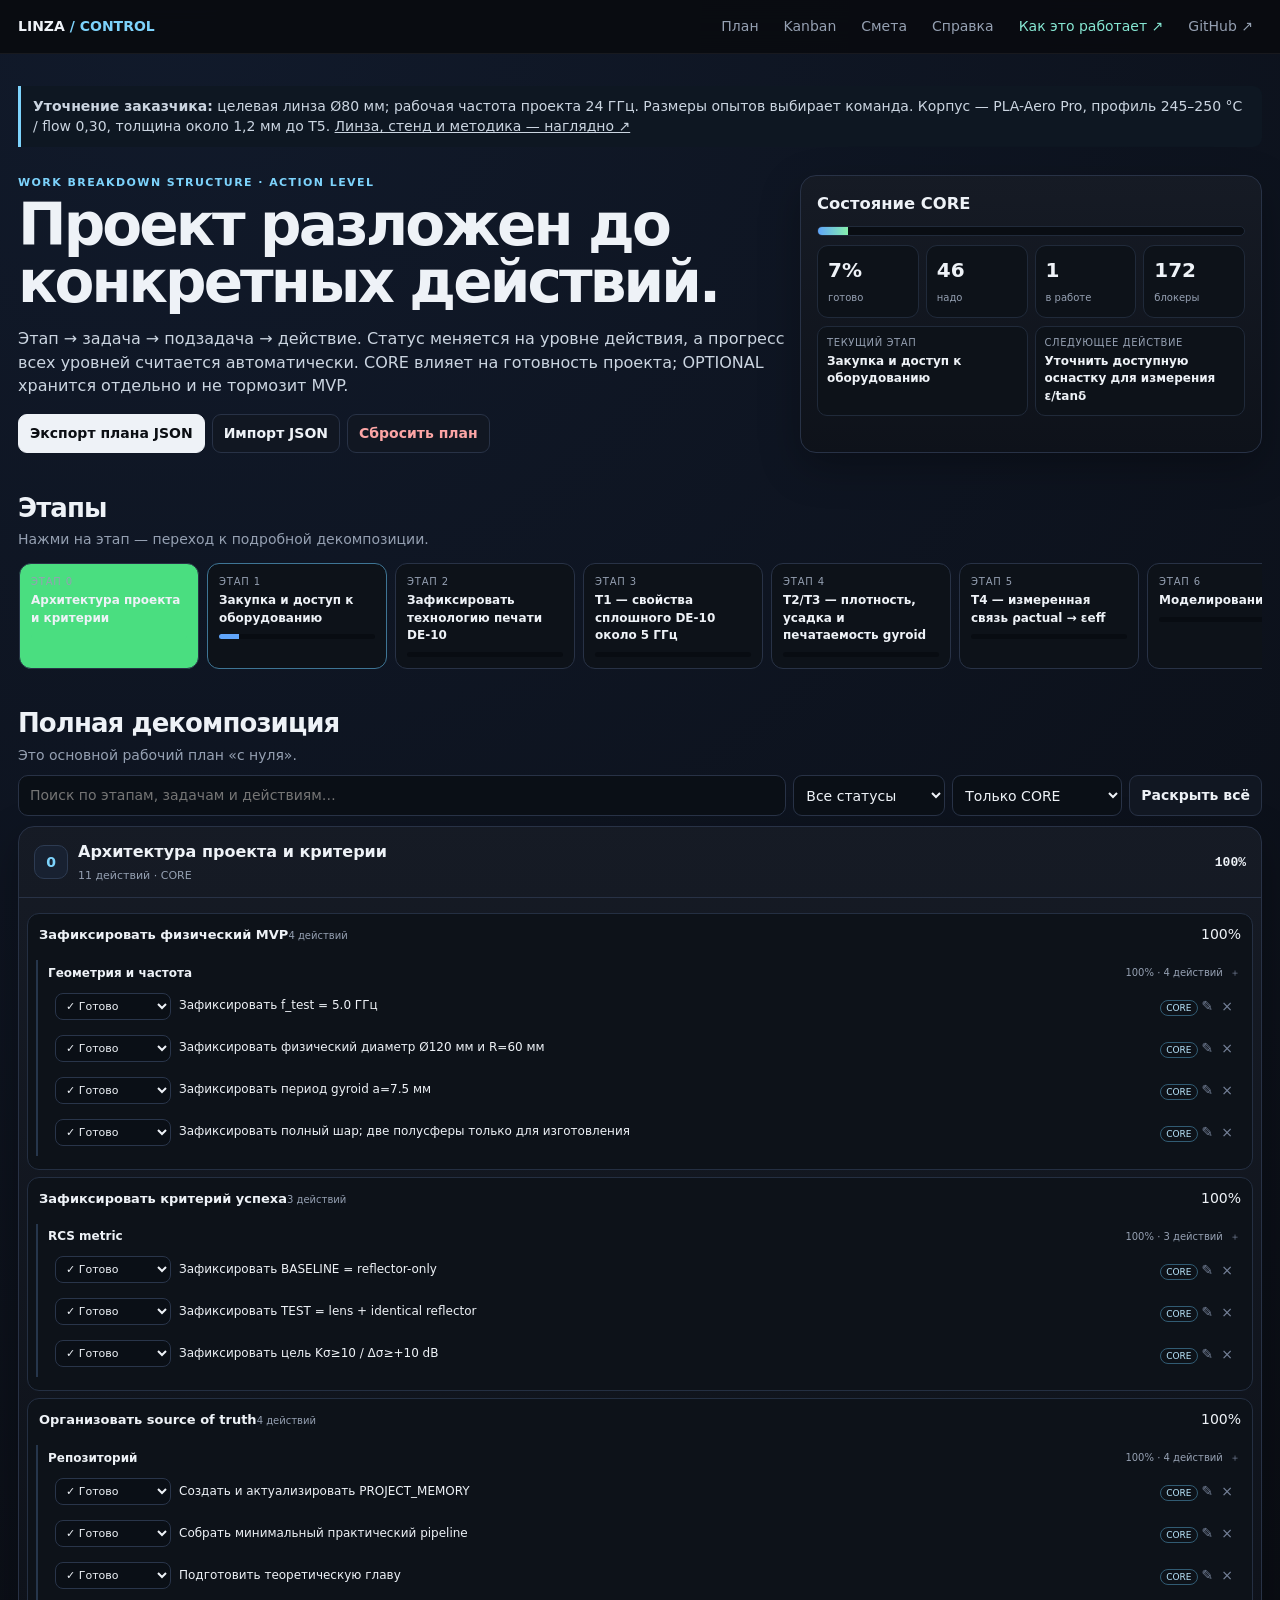
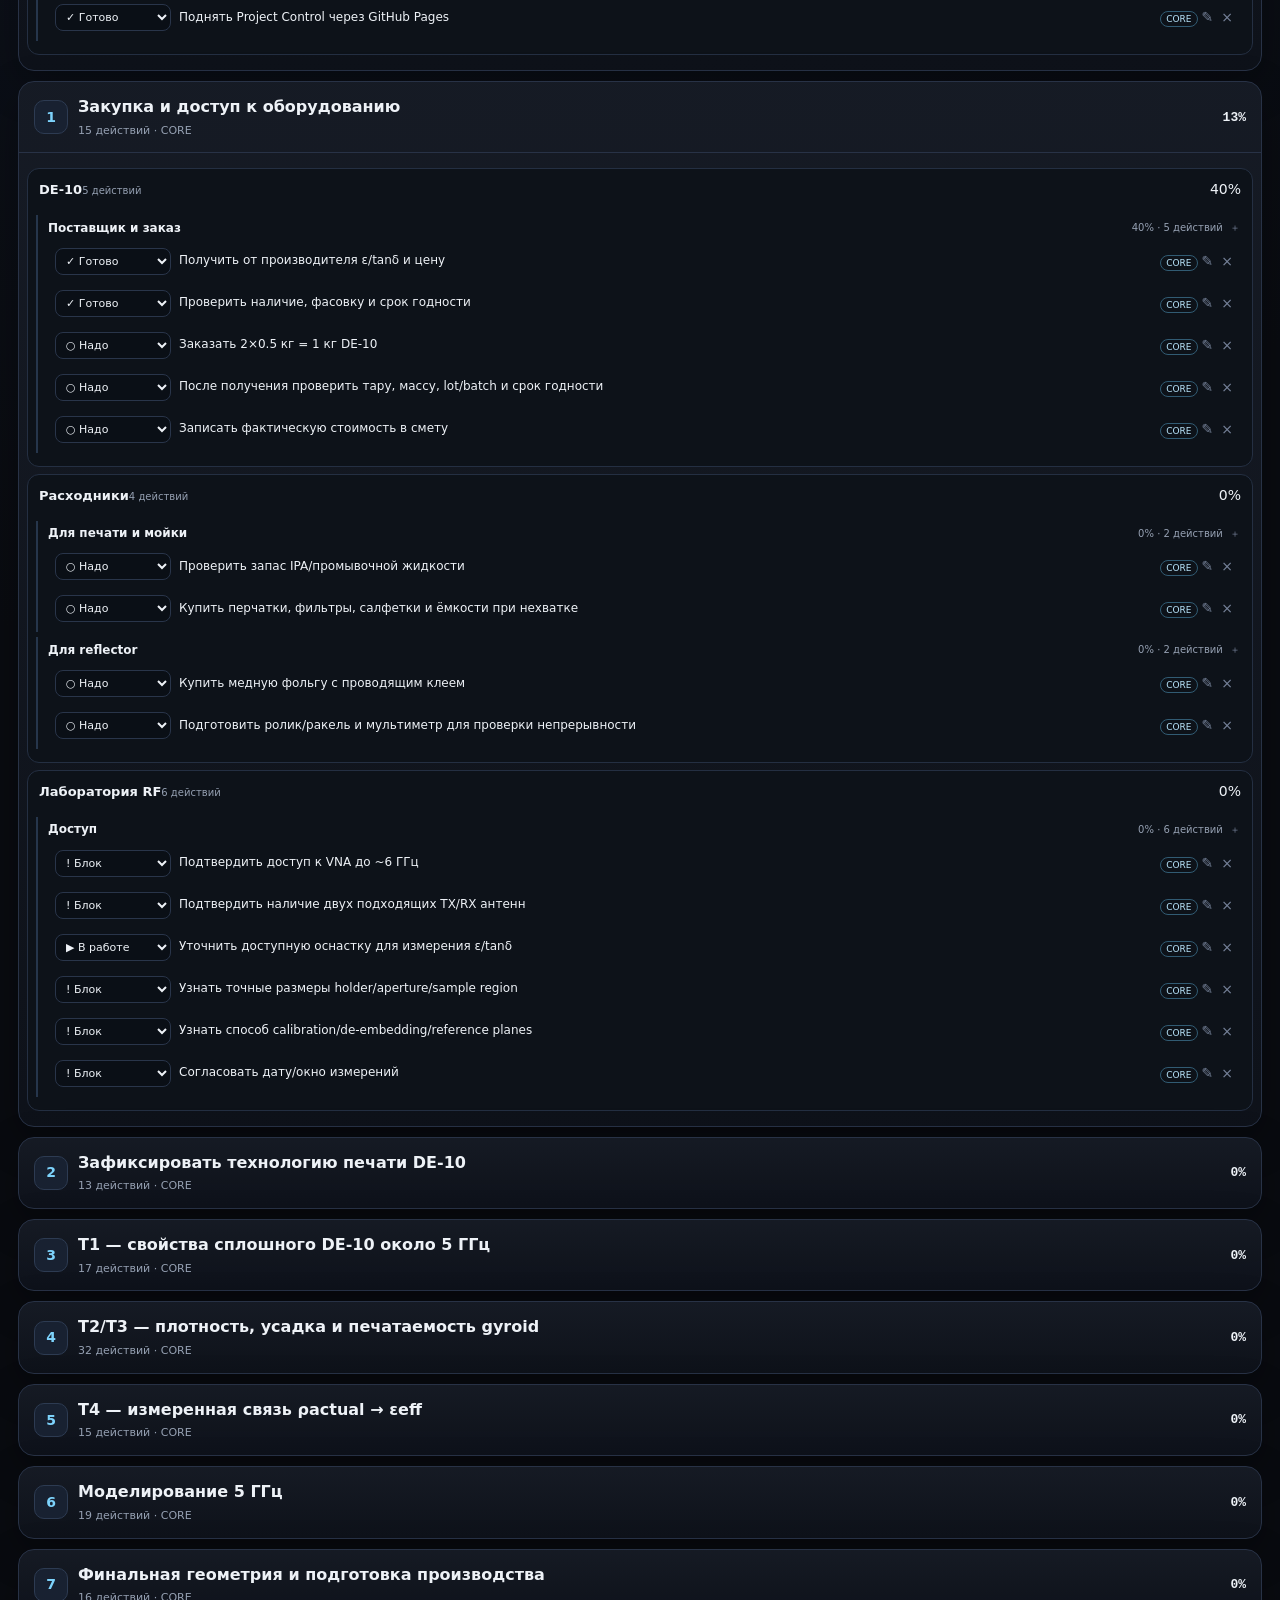
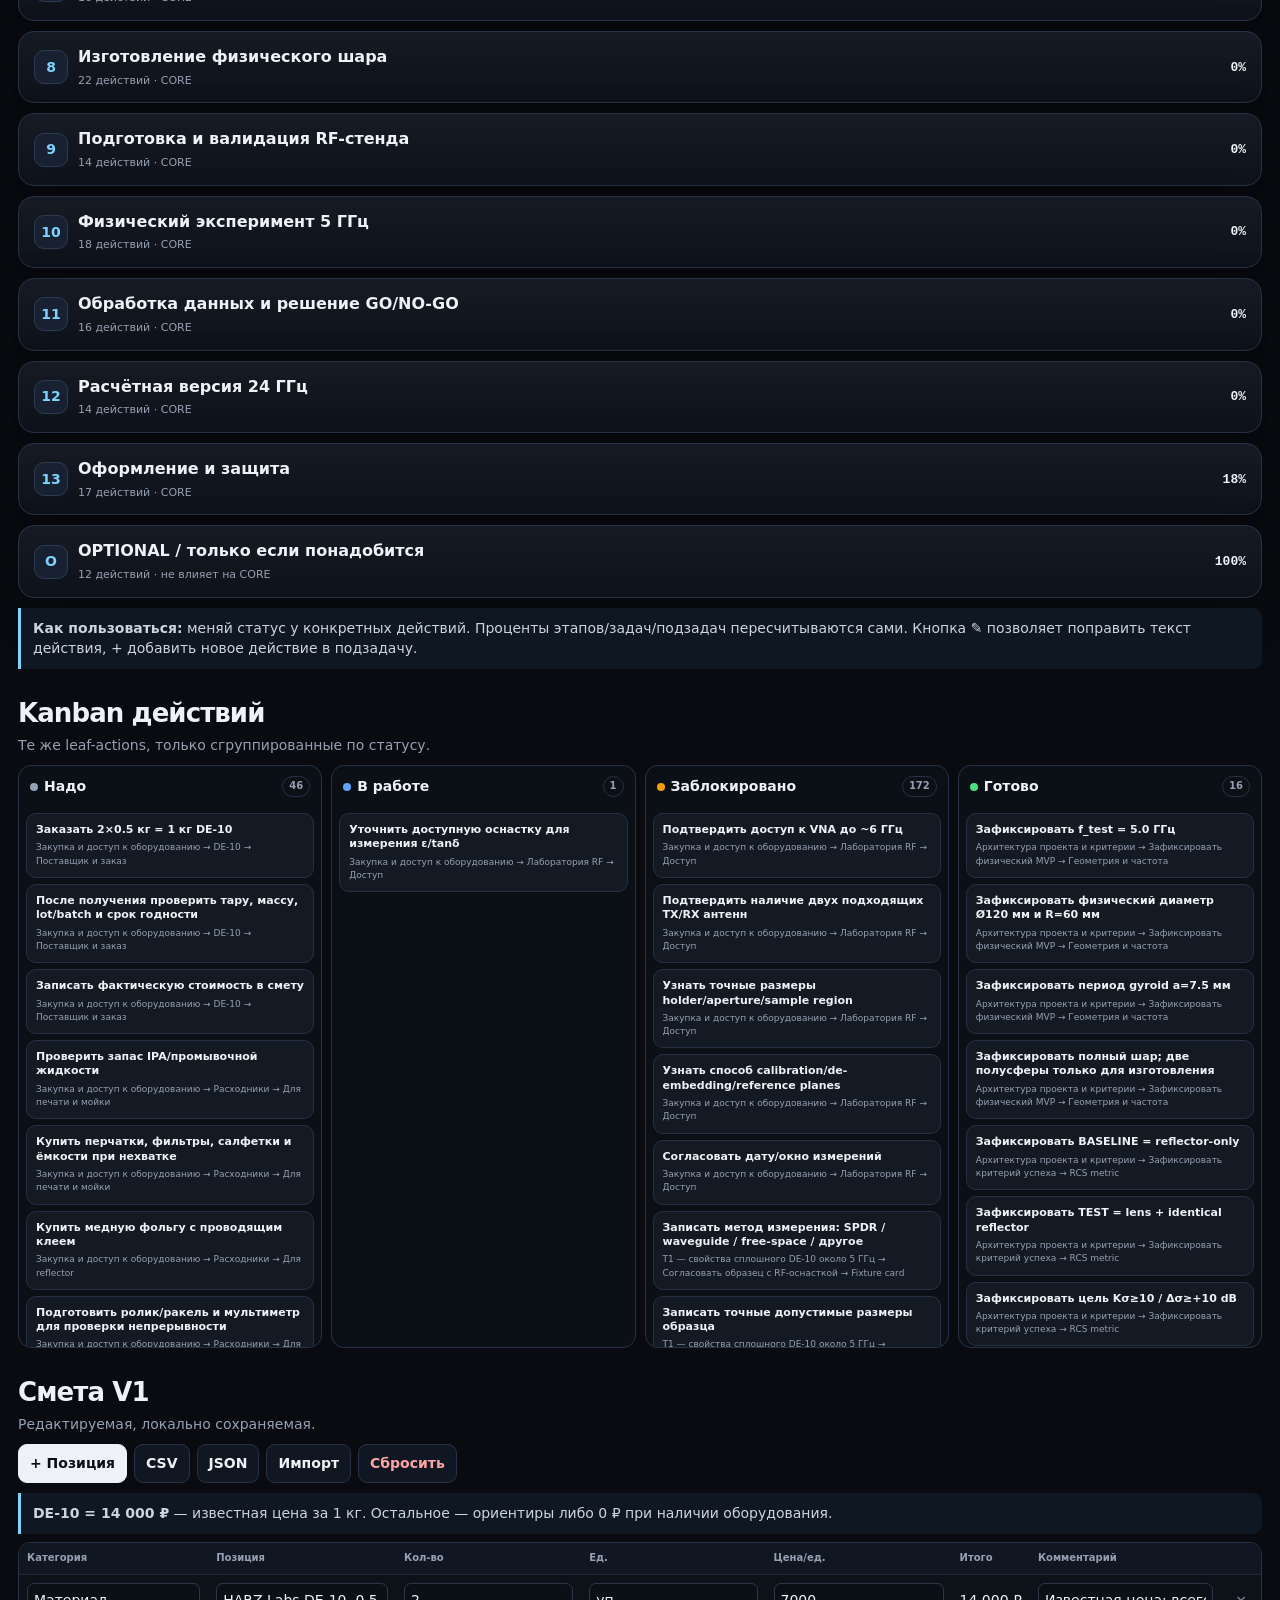
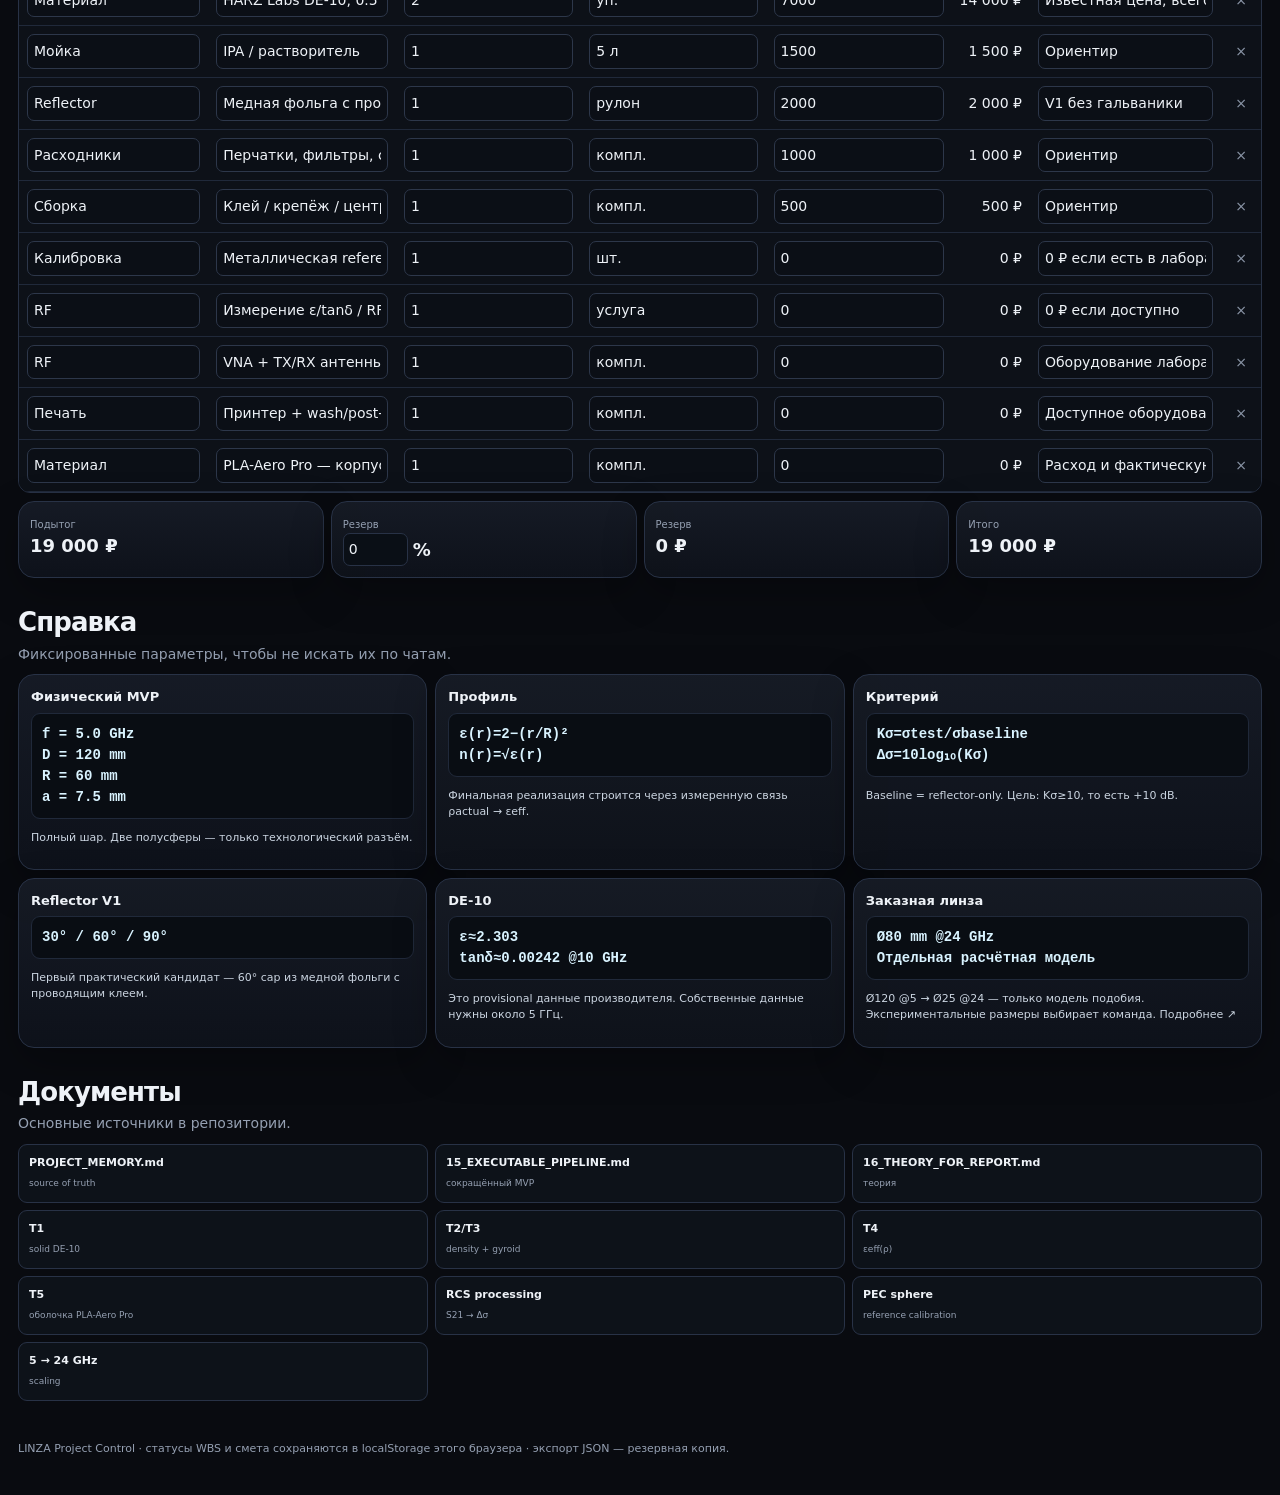
==== commit d2cd2a71: "Add PLA-Aero Pro shell protocol and modeling tests" ====
--- a/site/index.html
+++ b/site/index.html
@@ -20,7 +20,7 @@
 <body>
 <div class="top"><div class="topin"><div class="brand">LINZA <span>/ CONTROL</span></div><a class="nav" href="#plan">План</a><a class="nav" href="#kanban">Kanban</a><a class="nav" href="#budget">Смета</a><a class="nav" href="#reference">Справка</a><a class="nav" href="./explain.html" style="color:#86e7d3">Как это работает ↗</a><a class="nav" href="https://github.com/dikobrazuka/linza" target="_blank">GitHub ↗</a></div></div>
 <main class="wrap">
-<div class="note" style="margin-top:14px"><b>Уточнение заказчика:</b> целевая линза Ø80 мм; рабочая частота проекта 24 ГГц. Размеры опытов выбирает команда. <a href="./explain.html#scale" style="text-decoration:underline">Линза, стенд и методика — наглядно ↗</a></div>
+<div class="note" style="margin-top:14px"><b>Уточнение заказчика:</b> целевая линза Ø80 мм; рабочая частота проекта 24 ГГц. Размеры опытов выбирает команда. Корпус — PLA-Aero Pro, профиль 245–250 °C / flow 0,30, толщина около 1,2 мм до T5. <a href="./explain.html#scale" style="text-decoration:underline">Линза, стенд и методика — наглядно ↗</a></div>
 <header class="hero"><div><div class="eyebrow">WORK BREAKDOWN STRUCTURE · ACTION LEVEL</div><h1>Проект разложен до конкретных действий.</h1><p>Этап → задача → подзадача → действие. Статус меняется на уровне действия, а прогресс всех уровней считается автоматически. CORE влияет на готовность проекта; OPTIONAL хранится отдельно и не тормозит MVP.</p><div class="toolbar"><button class="btn primary" id="exportPlan">Экспорт плана JSON</button><button class="btn" id="importPlanBtn">Импорт JSON</button><input id="importPlanFile" type="file" accept="application/json,.json" hidden><button class="btn danger" id="resetPlan">Сбросить план</button></div></div><div class="card dash"><h3>Состояние CORE</h3><div class="progress"><i id="overallBar"></i></div><div class="metrics"><div class="metric"><b id="overallPct">0%</b><span>готово</span></div><div class="metric"><b id="todoN">0</b><span>надо</span></div><div class="metric"><b id="doingN">0</b><span>в работе</span></div><div class="metric"><b id="blockedN">0</b><span>блокеры</span></div></div><div class="nextbox"><div class="next"><span>Текущий этап</span><b id="currentStage">—</b></div><div class="next"><span>Следующее действие</span><b id="nextAction">—</b></div></div></div></header>
 
 <section><div class="head"><div><h2>Этапы</h2><p>Нажми на этап — переход к подробной декомпозиции.</p></div></div><div class="stagebar" id="stagebar"></div></section>
@@ -33,7 +33,7 @@
 
 <section id="reference"><div class="head"><div><h2>Справка</h2><p>Фиксированные параметры, чтобы не искать их по чатам.</p></div></div><div class="refgrid"><div class="card ref"><h3>Физический MVP</h3><div class="formula">f = 5.0 GHz<br>D = 120 mm<br>R = 60 mm<br>a = 7.5 mm</div><p>Полный шар. Две полусферы — только технологический разъём.</p></div><div class="card ref"><h3>Профиль</h3><div class="formula">ε(r)=2−(r/R)²<br>n(r)=√ε(r)</div><p>Финальная реализация строится через измеренную связь ρactual → εeff.</p></div><div class="card ref"><h3>Критерий</h3><div class="formula">Kσ=σtest/σbaseline<br>Δσ=10log₁₀(Kσ)</div><p>Baseline = reflector-only. Цель: Kσ≥10, то есть +10 dB.</p></div><div class="card ref"><h3>Reflector V1</h3><div class="formula">30° / 60° / 90°</div><p>Первый практический кандидат — 60° cap из медной фольги с проводящим клеем.</p></div><div class="card ref"><h3>DE-10</h3><div class="formula">ε≈2.303<br>tanδ≈0.00242 @10 GHz</div><p>Это provisional данные производителя. Собственные данные нужны около 5 ГГц.</p></div><div class="card ref"><h3>Заказная линза</h3><div class="formula">Ø80 mm @24 GHz<br>Отдельная расчётная модель</div><p>Ø120 @5 → Ø25 @24 — только модель подобия. Экспериментальные размеры выбирает команда. <a href="./explain.html#scale">Подробнее ↗</a></p></div></div></section>
 
-<section><div class="head"><div><h2>Документы</h2><p>Основные источники в репозитории.</p></div></div><div class="files"><a class="file" href="https://github.com/dikobrazuka/linza/blob/main/PROJECT_MEMORY.md" target="_blank"><b>PROJECT_MEMORY.md</b><span>source of truth</span></a><a class="file" href="https://github.com/dikobrazuka/linza/blob/main/docs/15_EXECUTABLE_PIPELINE.md" target="_blank"><b>15_EXECUTABLE_PIPELINE.md</b><span>сокращённый MVP</span></a><a class="file" href="https://github.com/dikobrazuka/linza/blob/main/docs/16_THEORY_FOR_REPORT.md" target="_blank"><b>16_THEORY_FOR_REPORT.md</b><span>теория</span></a><a class="file" href="https://github.com/dikobrazuka/linza/blob/main/docs/08_DE10_SPDR_T1_PROTOCOL.md" target="_blank"><b>T1</b><span>solid DE-10</span></a><a class="file" href="https://github.com/dikobrazuka/linza/blob/main/docs/09_DE10_GYROID_T2_T3_PROTOCOL.md" target="_blank"><b>T2/T3</b><span>density + gyroid</span></a><a class="file" href="https://github.com/dikobrazuka/linza/blob/main/docs/12_T4_RF_GYROID_PROTOCOL.md" target="_blank"><b>T4</b><span>εeff(ρ)</span></a><a class="file" href="https://github.com/dikobrazuka/linza/blob/main/docs/13_RCS_S21_PROCESSING.md" target="_blank"><b>RCS processing</b><span>S21 → Δσ</span></a><a class="file" href="https://github.com/dikobrazuka/linza/blob/main/docs/14_PEC_SPHERE_REFERENCE.md" target="_blank"><b>PEC sphere</b><span>reference calibration</span></a><a class="file" href="https://github.com/dikobrazuka/linza/blob/main/docs/10_SCALING_5_TO_24.md" target="_blank"><b>5 → 24 GHz</b><span>scaling</span></a></div></section>
+<section><div class="head"><div><h2>Документы</h2><p>Основные источники в репозитории.</p></div></div><div class="files"><a class="file" href="https://github.com/dikobrazuka/linza/blob/main/PROJECT_MEMORY.md" target="_blank"><b>PROJECT_MEMORY.md</b><span>source of truth</span></a><a class="file" href="https://github.com/dikobrazuka/linza/blob/main/docs/15_EXECUTABLE_PIPELINE.md" target="_blank"><b>15_EXECUTABLE_PIPELINE.md</b><span>сокращённый MVP</span></a><a class="file" href="https://github.com/dikobrazuka/linza/blob/main/docs/16_THEORY_FOR_REPORT.md" target="_blank"><b>16_THEORY_FOR_REPORT.md</b><span>теория</span></a><a class="file" href="https://github.com/dikobrazuka/linza/blob/main/docs/08_DE10_SPDR_T1_PROTOCOL.md" target="_blank"><b>T1</b><span>solid DE-10</span></a><a class="file" href="https://github.com/dikobrazuka/linza/blob/main/docs/09_DE10_GYROID_T2_T3_PROTOCOL.md" target="_blank"><b>T2/T3</b><span>density + gyroid</span></a><a class="file" href="https://github.com/dikobrazuka/linza/blob/main/docs/12_T4_RF_GYROID_PROTOCOL.md" target="_blank"><b>T4</b><span>εeff(ρ)</span></a><a class="file" href="https://github.com/dikobrazuka/linza/blob/main/docs/18_PLA_AERO_SHELL_T5_PROTOCOL.md" target="_blank"><b>T5</b><span>оболочка PLA-Aero Pro</span></a><a class="file" href="https://github.com/dikobrazuka/linza/blob/main/docs/13_RCS_S21_PROCESSING.md" target="_blank"><b>RCS processing</b><span>S21 → Δσ</span></a><a class="file" href="https://github.com/dikobrazuka/linza/blob/main/docs/14_PEC_SPHERE_REFERENCE.md" target="_blank"><b>PEC sphere</b><span>reference calibration</span></a><a class="file" href="https://github.com/dikobrazuka/linza/blob/main/docs/10_SCALING_5_TO_24.md" target="_blank"><b>5 → 24 GHz</b><span>scaling</span></a></div></section>
 <footer>LINZA Project Control · статусы WBS и смета сохраняются в localStorage этого браузера · экспорт JSON — резервная копия.</footer>
 </main>
 <script>
@@ -139,4 +139,5 @@
 const defaultBudget=[{category:'Материал',item:'HARZ Labs DE-10, 0.5 кг',qty:2,unit:'уп.',price:7000,note:'Известная цена; всего 1 кг'},{category:'Мойка',item:'IPA / растворитель',qty:1,unit:'5 л',price:1500,note:'Ориентир'},{category:'Reflector',item:'Медная фольга с проводящим клеем',qty:1,unit:'рулон',price:2000,note:'V1 без гальваники'},{category:'Расходники',item:'Перчатки, фильтры, салфетки, ёмкости',qty:1,unit:'компл.',price:1000,note:'Ориентир'},{category:'Сборка',item:'Клей / крепёж / центрирование',qty:1,unit:'компл.',price:500,note:'Ориентир'},{category:'Калибровка',item:'Металлическая reference sphere',qty:1,unit:'шт.',price:0,note:'0 ₽ если есть в лаборатории'},{category:'RF',item:'Измерение ε/tanδ / RF-оснастка',qty:1,unit:'услуга',price:0,note:'0 ₽ если доступно'},{category:'RF',item:'VNA + TX/RX антенны + стенд',qty:1,unit:'компл.',price:0,note:'Оборудование лаборатории'},{category:'Печать',item:'Принтер + wash/post-cure',qty:1,unit:'компл.',price:0,note:'Доступное оборудование'}];let budget;try{budget=JSON.parse(localStorage.getItem(BUDGET_KEY))||structuredClone(defaultBudget)}catch(e){budget=structuredClone(defaultBudget)}let reserve=Number(localStorage.getItem(RESERVE_KEY));if(!Number.isFinite(reserve))reserve=15;const money=n=>new Intl.NumberFormat('ru-RU',{maximumFractionDigits:0}).format(+n||0)+' ₽',body=document.getElementById('budgetBody'),ri=document.getElementById('budgetReserve');ri.value=reserve;function saveBudget(){localStorage.setItem(BUDGET_KEY,JSON.stringify(budget));localStorage.setItem(RESERVE_KEY,reserve)}function recalc(){const s=budget.reduce((x,r)=>x+(+r.qty||0)*(+r.price||0),0),rv=s*reserve/100;document.getElementById('budgetSubtotal').textContent=money(s);document.getElementById('budgetReserveValue').textContent=money(rv);document.getElementById('budgetTotal').textContent=money(s+rv);saveBudget()}function renderBudget(){body.innerHTML=budget.map((r,i)=>`<tr><td><input value="${esc(r.category)}" data-i="${i}" data-k="category"></td><td><input value="${esc(r.item)}" data-i="${i}" data-k="item"></td><td><input type="number" value="${r.qty}" data-i="${i}" data-k="qty"></td><td><input value="${esc(r.unit)}" data-i="${i}" data-k="unit"></td><td><input type="number" value="${r.price}" data-i="${i}" data-k="price"></td><td class="money">${money((+r.qty||0)*(+r.price||0))}</td><td><input value="${esc(r.note)}" data-i="${i}" data-k="note"></td><td><button class="row-del" data-bdel="${i}">×</button></td></tr>`).join('');body.querySelectorAll('input').forEach(el=>el.onchange=e=>{const i=+e.target.dataset.i,k=e.target.dataset.k;budget[i][k]=['qty','price'].includes(k)?(+e.target.value||0):e.target.value;renderBudget()});body.querySelectorAll('[data-bdel]').forEach(el=>el.onclick=()=>{budget.splice(+el.dataset.bdel,1);renderBudget()});recalc()}document.getElementById('addBudgetRow').onclick=()=>{budget.push({category:'Новое',item:'Новая позиция',qty:1,unit:'шт.',price:0,note:''});renderBudget()};ri.oninput=()=>{reserve=Math.max(0,+ri.value||0);recalc()};document.getElementById('resetBudget').onclick=()=>{if(confirm('Сбросить смету?')){budget=structuredClone(defaultBudget);reserve=15;ri.value=15;renderBudget()}};document.getElementById('exportBudgetJson').onclick=()=>download('linza_budget.json',JSON.stringify({currency:'RUB',reserve_percent:reserve,items:budget},null,2),'application/json');document.getElementById('exportBudgetCsv').onclick=()=>{const rows=[['Категория','Позиция','Количество','Ед.','Цена','Итого','Комментарий'],...budget.map(r=>[r.category,r.item,r.qty,r.unit,r.price,(+r.qty||0)*(+r.price||0),r.note])];download('linza_budget.csv','\ufeff'+rows.map(r=>r.map(v=>'"'+String(v??'').replaceAll('"','""')+'"').join(';')).join('\n'),'text/csv;charset=utf-8')};document.getElementById('importBudgetBtn').onclick=()=>document.getElementById('importBudgetFile').click();document.getElementById('importBudgetFile').onchange=async e=>{const f=e.target.files?.[0];if(!f)return;try{const d=JSON.parse(await f.text());budget=d.items;reserve=+d.reserve_percent||0;ri.value=reserve;renderBudget()}catch(err){alert('Ошибка импорта')}e.target.value=''};
 renderPlan();renderBudget();
 </script>
+<script src="./shell-addon.js"></script>
 </body></html>
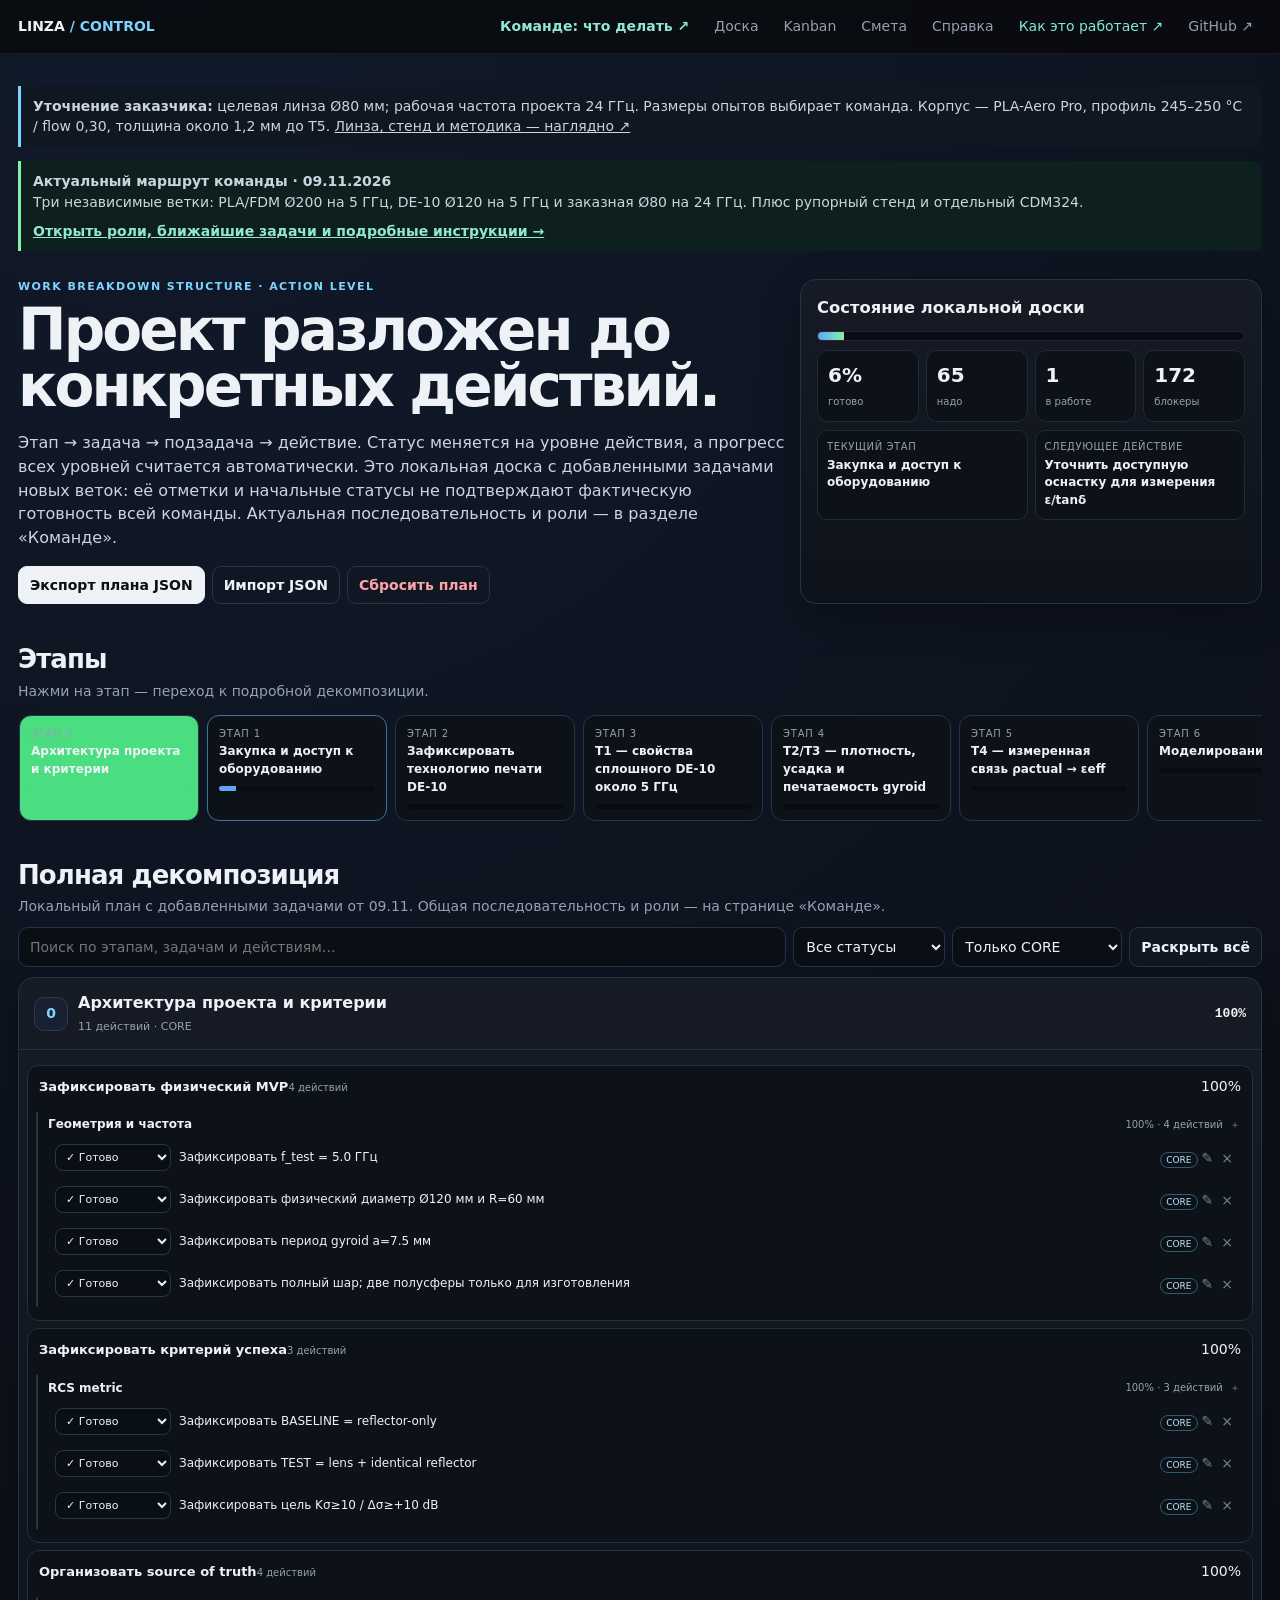
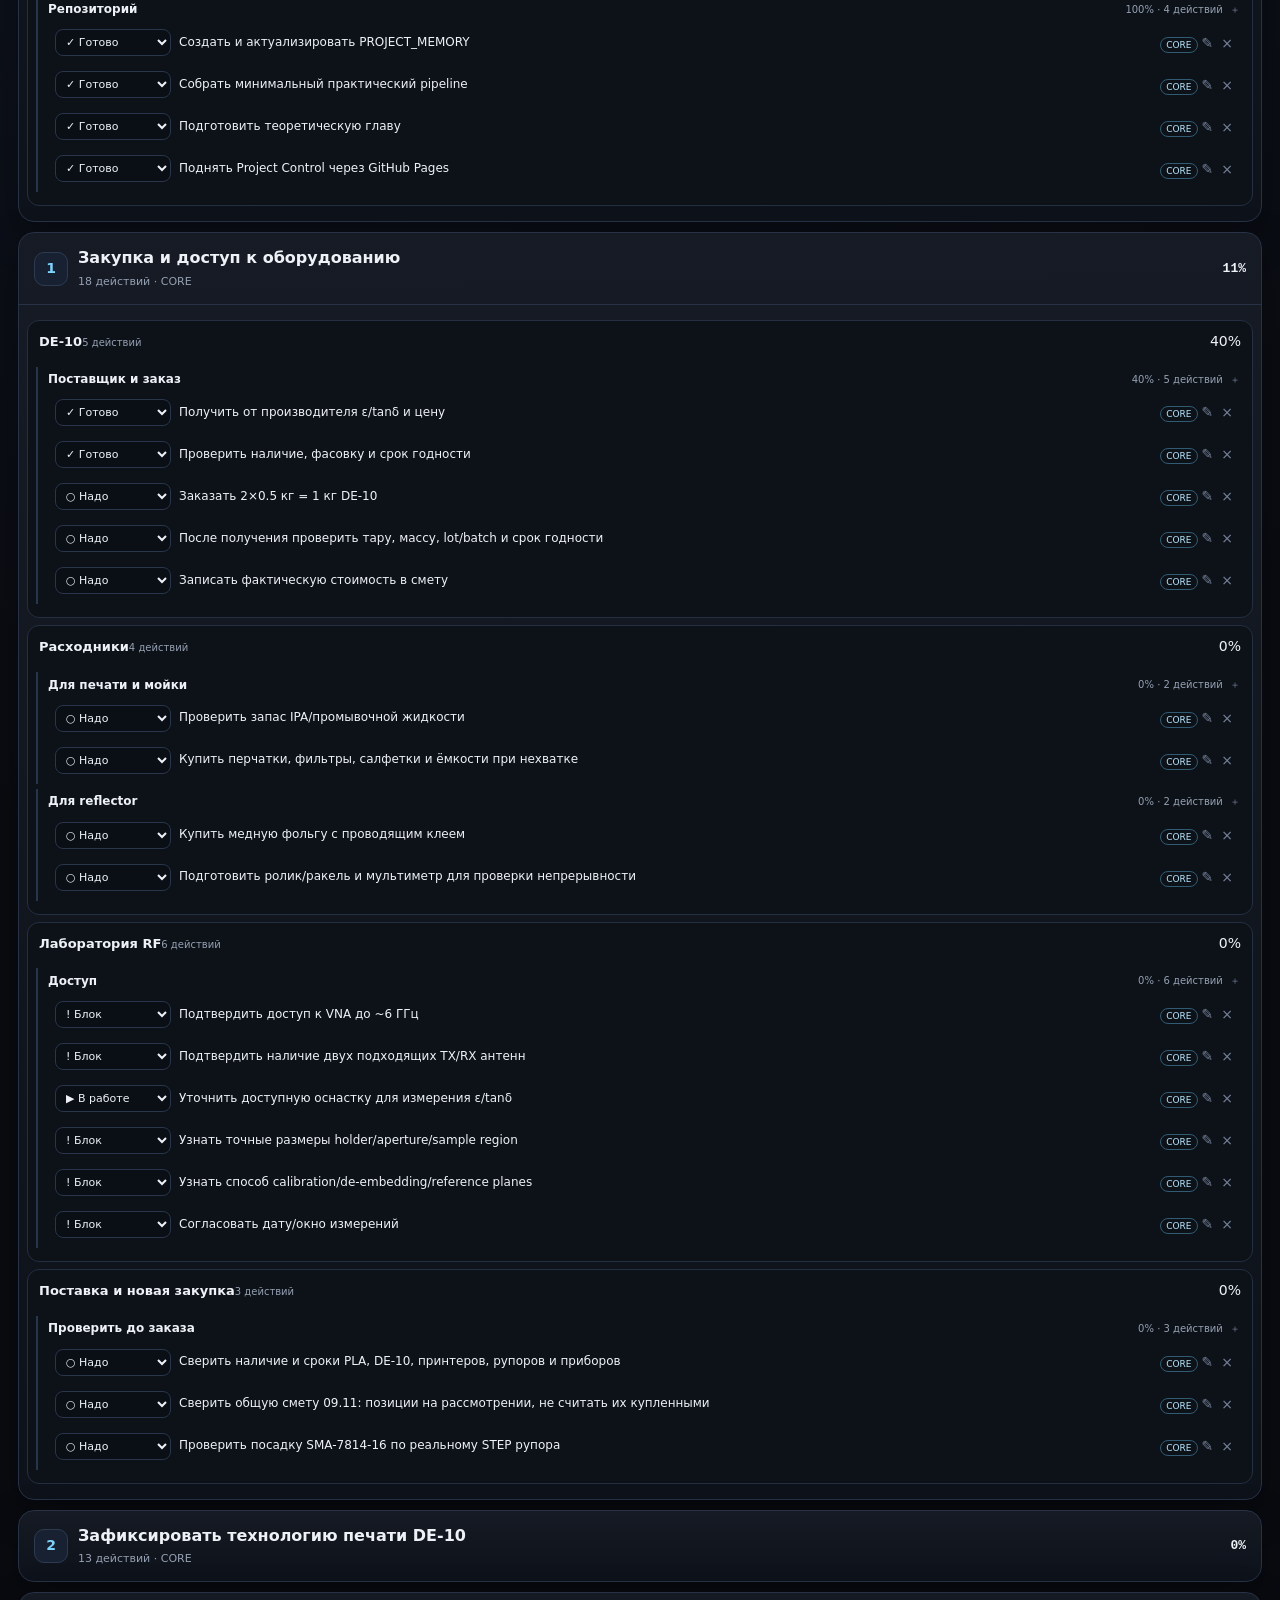
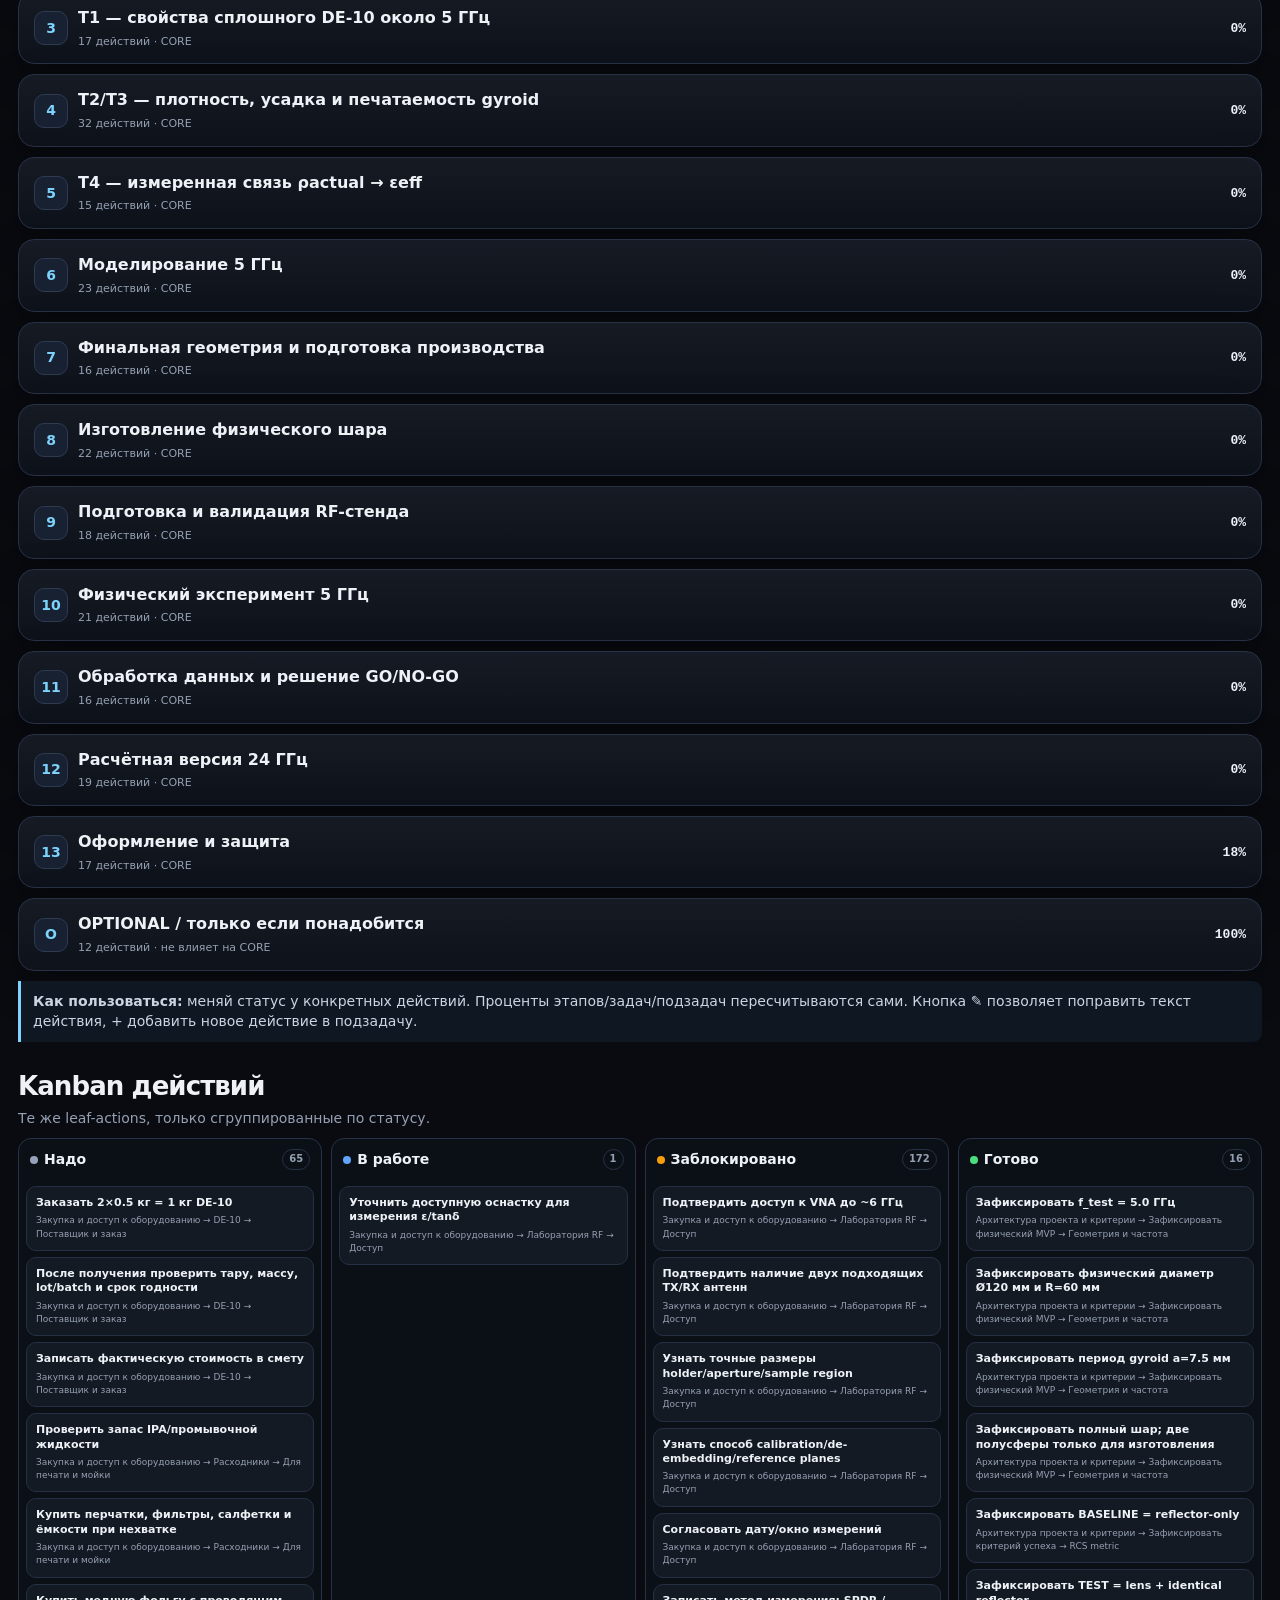
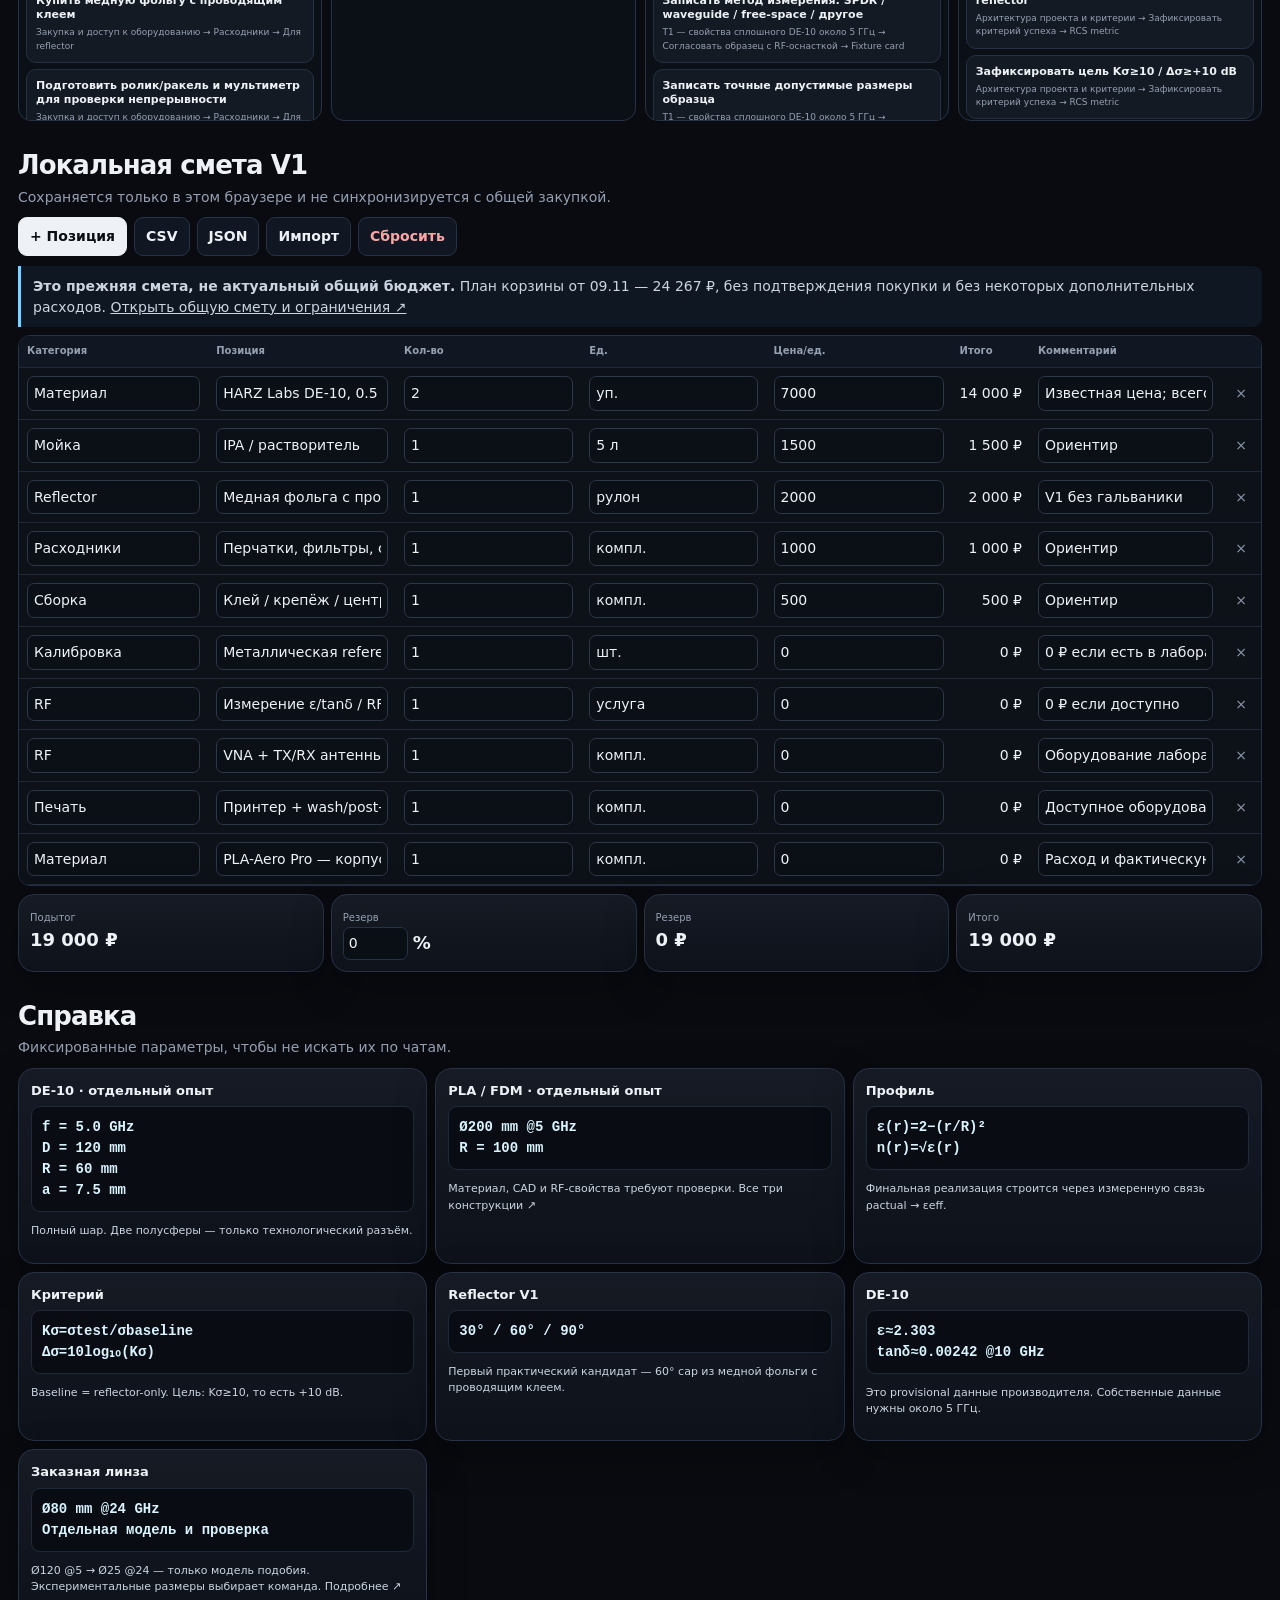
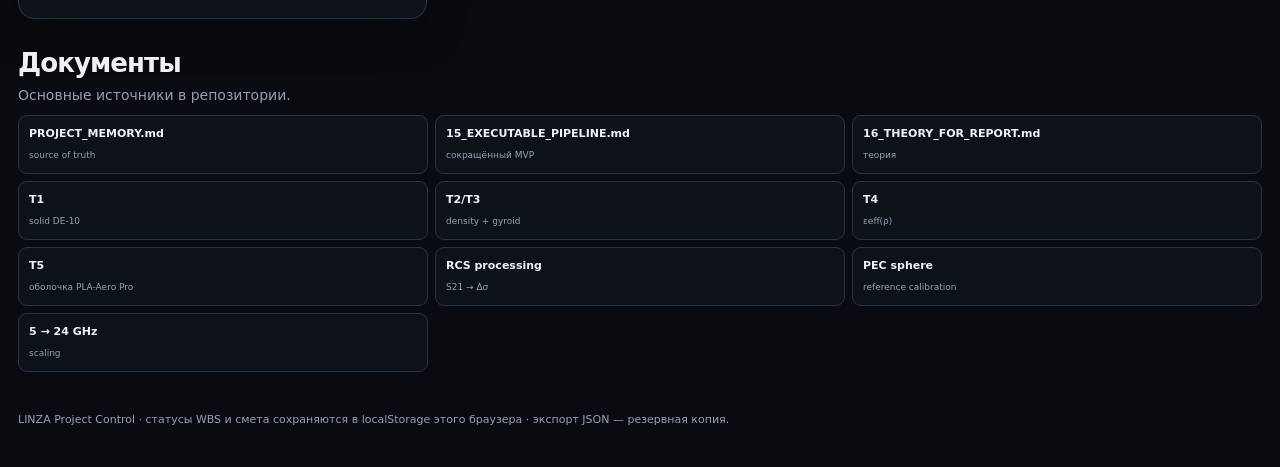
==== commit f87eb898: "Update project site with current team work plan" ====
--- a/site/index.html
+++ b/site/index.html
@@ -18,20 +18,21 @@
 </style>
 </head>
 <body>
-<div class="top"><div class="topin"><div class="brand">LINZA <span>/ CONTROL</span></div><a class="nav" href="#plan">План</a><a class="nav" href="#kanban">Kanban</a><a class="nav" href="#budget">Смета</a><a class="nav" href="#reference">Справка</a><a class="nav" href="./explain.html" style="color:#86e7d3">Как это работает ↗</a><a class="nav" href="https://github.com/dikobrazuka/linza" target="_blank">GitHub ↗</a></div></div>
+<div class="top"><div class="topin"><div class="brand">LINZA <span>/ CONTROL</span></div><a class="nav" href="./team.html" style="color:#91e7d2;font-weight:800">Команде: что делать ↗</a><a class="nav" href="#plan">Доска</a><a class="nav" href="#kanban">Kanban</a><a class="nav" href="#budget">Смета</a><a class="nav" href="#reference">Справка</a><a class="nav" href="./explain.html" style="color:#86e7d3">Как это работает ↗</a><a class="nav" href="https://github.com/dikobrazuka/linza" target="_blank">GitHub ↗</a></div></div>
 <main class="wrap">
 <div class="note" style="margin-top:14px"><b>Уточнение заказчика:</b> целевая линза Ø80 мм; рабочая частота проекта 24 ГГц. Размеры опытов выбирает команда. Корпус — PLA-Aero Pro, профиль 245–250 °C / flow 0,30, толщина около 1,2 мм до T5. <a href="./explain.html#scale" style="text-decoration:underline">Линза, стенд и методика — наглядно ↗</a></div>
-<header class="hero"><div><div class="eyebrow">WORK BREAKDOWN STRUCTURE · ACTION LEVEL</div><h1>Проект разложен до конкретных действий.</h1><p>Этап → задача → подзадача → действие. Статус меняется на уровне действия, а прогресс всех уровней считается автоматически. CORE влияет на готовность проекта; OPTIONAL хранится отдельно и не тормозит MVP.</p><div class="toolbar"><button class="btn primary" id="exportPlan">Экспорт плана JSON</button><button class="btn" id="importPlanBtn">Импорт JSON</button><input id="importPlanFile" type="file" accept="application/json,.json" hidden><button class="btn danger" id="resetPlan">Сбросить план</button></div></div><div class="card dash"><h3>Состояние CORE</h3><div class="progress"><i id="overallBar"></i></div><div class="metrics"><div class="metric"><b id="overallPct">0%</b><span>готово</span></div><div class="metric"><b id="todoN">0</b><span>надо</span></div><div class="metric"><b id="doingN">0</b><span>в работе</span></div><div class="metric"><b id="blockedN">0</b><span>блокеры</span></div></div><div class="nextbox"><div class="next"><span>Текущий этап</span><b id="currentStage">—</b></div><div class="next"><span>Следующее действие</span><b id="nextAction">—</b></div></div></div></header>
+<div class="note" style="margin-top:14px;border-left-color:#86efac;background:#0d201d"><b>Актуальный маршрут команды · 09.11.2026</b><br>Три независимые ветки: PLA/FDM Ø200 на 5 ГГц, DE-10 Ø120 на 5 ГГц и заказная Ø80 на 24 ГГц. Плюс рупорный стенд и отдельный CDM324. <a href="./team.html" style="display:inline-block;margin-top:8px;color:#91e7d2;font-weight:800;text-decoration:underline">Открыть роли, ближайшие задачи и подробные инструкции →</a></div>
+<header class="hero"><div><div class="eyebrow">WORK BREAKDOWN STRUCTURE · ACTION LEVEL</div><h1>Проект разложен до конкретных действий.</h1><p>Этап → задача → подзадача → действие. Статус меняется на уровне действия, а прогресс всех уровней считается автоматически. Это локальная доска с добавленными задачами новых веток: её отметки и начальные статусы не подтверждают фактическую готовность всей команды. Актуальная последовательность и роли — в разделе «Команде».</p><div class="toolbar"><button class="btn primary" id="exportPlan">Экспорт плана JSON</button><button class="btn" id="importPlanBtn">Импорт JSON</button><input id="importPlanFile" type="file" accept="application/json,.json" hidden><button class="btn danger" id="resetPlan">Сбросить план</button></div></div><div class="card dash"><h3>Состояние локальной доски</h3><div class="progress"><i id="overallBar"></i></div><div class="metrics"><div class="metric"><b id="overallPct">0%</b><span>готово</span></div><div class="metric"><b id="todoN">0</b><span>надо</span></div><div class="metric"><b id="doingN">0</b><span>в работе</span></div><div class="metric"><b id="blockedN">0</b><span>блокеры</span></div></div><div class="nextbox"><div class="next"><span>Текущий этап</span><b id="currentStage">—</b></div><div class="next"><span>Следующее действие</span><b id="nextAction">—</b></div></div></div></header>
 
 <section><div class="head"><div><h2>Этапы</h2><p>Нажми на этап — переход к подробной декомпозиции.</p></div></div><div class="stagebar" id="stagebar"></div></section>
 
-<section id="plan"><div class="head"><div><h2>Полная декомпозиция</h2><p>Это основной рабочий план «с нуля».</p></div></div><div class="filters"><input class="search" id="planSearch" placeholder="Поиск по этапам, задачам и действиям…"><select id="statusFilter"><option value="all">Все статусы</option><option value="todo">Надо сделать</option><option value="doing">В работе</option><option value="blocked">Заблокировано</option><option value="done">Готово</option></select><select id="scopeFilter"><option value="core">Только CORE</option><option value="all">CORE + OPTIONAL</option><option value="optional">Только OPTIONAL</option></select><button class="btn" id="expandAll">Раскрыть всё</button></div><div id="planRoot"></div><div class="note" style="margin-top:9px"><b>Как пользоваться:</b> меняй статус у конкретных действий. Проценты этапов/задач/подзадач пересчитываются сами. Кнопка ✎ позволяет поправить текст действия, + добавить новое действие в подзадачу.</div></section>
+<section id="plan"><div class="head"><div><h2>Полная декомпозиция</h2><p>Локальный план с добавленными задачами от 09.11. Общая последовательность и роли — на странице «Команде».</p></div></div><div class="filters"><input class="search" id="planSearch" placeholder="Поиск по этапам, задачам и действиям…"><select id="statusFilter"><option value="all">Все статусы</option><option value="todo">Надо сделать</option><option value="doing">В работе</option><option value="blocked">Заблокировано</option><option value="done">Готово</option></select><select id="scopeFilter"><option value="core">Только CORE</option><option value="all">CORE + OPTIONAL</option><option value="optional">Только OPTIONAL</option></select><button class="btn" id="expandAll">Раскрыть всё</button></div><div id="planRoot"></div><div class="note" style="margin-top:9px"><b>Как пользоваться:</b> меняй статус у конкретных действий. Проценты этапов/задач/подзадач пересчитываются сами. Кнопка ✎ позволяет поправить текст действия, + добавить новое действие в подзадачу.</div></section>
 
 <section id="kanban"><div class="head"><div><h2>Kanban действий</h2><p>Те же leaf-actions, только сгруппированные по статусу.</p></div></div><div class="kanban" id="kanbanRoot"></div></section>
 
-<section id="budget"><div class="head"><div><h2>Смета V1</h2><p>Редактируемая, локально сохраняемая.</p></div></div><div class="budget-toolbar"><button class="btn primary" id="addBudgetRow">+ Позиция</button><button class="btn" id="exportBudgetCsv">CSV</button><button class="btn" id="exportBudgetJson">JSON</button><button class="btn" id="importBudgetBtn">Импорт</button><input type="file" id="importBudgetFile" accept="application/json,.json" hidden><button class="btn danger" id="resetBudget">Сбросить</button></div><div class="note" style="margin-bottom:8px"><b>DE-10 = 14 000 ₽</b> — известная цена за 1 кг. Остальное — ориентиры либо 0 ₽ при наличии оборудования.</div><div class="budget-wrap"><table class="budget-table"><thead><tr><th>Категория</th><th>Позиция</th><th>Кол-во</th><th>Ед.</th><th>Цена/ед.</th><th>Итого</th><th>Комментарий</th><th></th></tr></thead><tbody id="budgetBody"></tbody></table></div><div class="budget-summary"><div class="card sum"><span>Подытог</span><b id="budgetSubtotal">0 ₽</b></div><div class="card sum"><span>Резерв</span><div class="reserve-input"><input id="budgetReserve" type="number" min="0" max="100" value="15"><b>%</b></div></div><div class="card sum"><span>Резерв</span><b id="budgetReserveValue">0 ₽</b></div><div class="card sum"><span>Итого</span><b id="budgetTotal">0 ₽</b></div></div></section>
+<section id="budget"><div class="head"><div><h2>Локальная смета V1</h2><p>Сохраняется только в этом браузере и не синхронизируется с общей закупкой.</p></div></div><div class="budget-toolbar"><button class="btn primary" id="addBudgetRow">+ Позиция</button><button class="btn" id="exportBudgetCsv">CSV</button><button class="btn" id="exportBudgetJson">JSON</button><button class="btn" id="importBudgetBtn">Импорт</button><input type="file" id="importBudgetFile" accept="application/json,.json" hidden><button class="btn danger" id="resetBudget">Сбросить</button></div><div class="note" style="margin-bottom:8px"><b>Это прежняя смета, не актуальный общий бюджет.</b> План корзины от 09.11 — 24 267 ₽, без подтверждения покупки и без некоторых дополнительных расходов. <a href="https://github.com/dikobrazuka/linza/blob/main/budget/MASTER_BOM_AND_COST_2026-11-09.md" style="text-decoration:underline">Открыть общую смету и ограничения ↗</a></div><div class="budget-wrap"><table class="budget-table"><thead><tr><th>Категория</th><th>Позиция</th><th>Кол-во</th><th>Ед.</th><th>Цена/ед.</th><th>Итого</th><th>Комментарий</th><th></th></tr></thead><tbody id="budgetBody"></tbody></table></div><div class="budget-summary"><div class="card sum"><span>Подытог</span><b id="budgetSubtotal">0 ₽</b></div><div class="card sum"><span>Резерв</span><div class="reserve-input"><input id="budgetReserve" type="number" min="0" max="100" value="15"><b>%</b></div></div><div class="card sum"><span>Резерв</span><b id="budgetReserveValue">0 ₽</b></div><div class="card sum"><span>Итого</span><b id="budgetTotal">0 ₽</b></div></div></section>
 
-<section id="reference"><div class="head"><div><h2>Справка</h2><p>Фиксированные параметры, чтобы не искать их по чатам.</p></div></div><div class="refgrid"><div class="card ref"><h3>Физический MVP</h3><div class="formula">f = 5.0 GHz<br>D = 120 mm<br>R = 60 mm<br>a = 7.5 mm</div><p>Полный шар. Две полусферы — только технологический разъём.</p></div><div class="card ref"><h3>Профиль</h3><div class="formula">ε(r)=2−(r/R)²<br>n(r)=√ε(r)</div><p>Финальная реализация строится через измеренную связь ρactual → εeff.</p></div><div class="card ref"><h3>Критерий</h3><div class="formula">Kσ=σtest/σbaseline<br>Δσ=10log₁₀(Kσ)</div><p>Baseline = reflector-only. Цель: Kσ≥10, то есть +10 dB.</p></div><div class="card ref"><h3>Reflector V1</h3><div class="formula">30° / 60° / 90°</div><p>Первый практический кандидат — 60° cap из медной фольги с проводящим клеем.</p></div><div class="card ref"><h3>DE-10</h3><div class="formula">ε≈2.303<br>tanδ≈0.00242 @10 GHz</div><p>Это provisional данные производителя. Собственные данные нужны около 5 ГГц.</p></div><div class="card ref"><h3>Заказная линза</h3><div class="formula">Ø80 mm @24 GHz<br>Отдельная расчётная модель</div><p>Ø120 @5 → Ø25 @24 — только модель подобия. Экспериментальные размеры выбирает команда. <a href="./explain.html#scale">Подробнее ↗</a></p></div></div></section>
+<section id="reference"><div class="head"><div><h2>Справка</h2><p>Фиксированные параметры, чтобы не искать их по чатам.</p></div></div><div class="refgrid"><div class="card ref"><h3>DE-10 · отдельный опыт</h3><div class="formula">f = 5.0 GHz<br>D = 120 mm<br>R = 60 mm<br>a = 7.5 mm</div><p>Полный шар. Две полусферы — только технологический разъём.</p></div><div class="card ref"><h3>PLA / FDM · отдельный опыт</h3><div class="formula">Ø200 mm @5 GHz<br>R = 100 mm</div><p>Материал, CAD и RF-свойства требуют проверки. <a href="./team.html#designs">Все три конструкции ↗</a></p></div><div class="card ref"><h3>Профиль</h3><div class="formula">ε(r)=2−(r/R)²<br>n(r)=√ε(r)</div><p>Финальная реализация строится через измеренную связь ρactual → εeff.</p></div><div class="card ref"><h3>Критерий</h3><div class="formula">Kσ=σtest/σbaseline<br>Δσ=10log₁₀(Kσ)</div><p>Baseline = reflector-only. Цель: Kσ≥10, то есть +10 dB.</p></div><div class="card ref"><h3>Reflector V1</h3><div class="formula">30° / 60° / 90°</div><p>Первый практический кандидат — 60° cap из медной фольги с проводящим клеем.</p></div><div class="card ref"><h3>DE-10</h3><div class="formula">ε≈2.303<br>tanδ≈0.00242 @10 GHz</div><p>Это provisional данные производителя. Собственные данные нужны около 5 ГГц.</p></div><div class="card ref"><h3>Заказная линза</h3><div class="formula">Ø80 mm @24 GHz<br>Отдельная модель и проверка</div><p>Ø120 @5 → Ø25 @24 — только модель подобия. Экспериментальные размеры выбирает команда. <a href="./explain.html#scale">Подробнее ↗</a></p></div></div></section>
 
 <section><div class="head"><div><h2>Документы</h2><p>Основные источники в репозитории.</p></div></div><div class="files"><a class="file" href="https://github.com/dikobrazuka/linza/blob/main/PROJECT_MEMORY.md" target="_blank"><b>PROJECT_MEMORY.md</b><span>source of truth</span></a><a class="file" href="https://github.com/dikobrazuka/linza/blob/main/docs/15_EXECUTABLE_PIPELINE.md" target="_blank"><b>15_EXECUTABLE_PIPELINE.md</b><span>сокращённый MVP</span></a><a class="file" href="https://github.com/dikobrazuka/linza/blob/main/docs/16_THEORY_FOR_REPORT.md" target="_blank"><b>16_THEORY_FOR_REPORT.md</b><span>теория</span></a><a class="file" href="https://github.com/dikobrazuka/linza/blob/main/docs/08_DE10_SPDR_T1_PROTOCOL.md" target="_blank"><b>T1</b><span>solid DE-10</span></a><a class="file" href="https://github.com/dikobrazuka/linza/blob/main/docs/09_DE10_GYROID_T2_T3_PROTOCOL.md" target="_blank"><b>T2/T3</b><span>density + gyroid</span></a><a class="file" href="https://github.com/dikobrazuka/linza/blob/main/docs/12_T4_RF_GYROID_PROTOCOL.md" target="_blank"><b>T4</b><span>εeff(ρ)</span></a><a class="file" href="https://github.com/dikobrazuka/linza/blob/main/docs/18_PLA_AERO_SHELL_T5_PROTOCOL.md" target="_blank"><b>T5</b><span>оболочка PLA-Aero Pro</span></a><a class="file" href="https://github.com/dikobrazuka/linza/blob/main/docs/13_RCS_S21_PROCESSING.md" target="_blank"><b>RCS processing</b><span>S21 → Δσ</span></a><a class="file" href="https://github.com/dikobrazuka/linza/blob/main/docs/14_PEC_SPHERE_REFERENCE.md" target="_blank"><b>PEC sphere</b><span>reference calibration</span></a><a class="file" href="https://github.com/dikobrazuka/linza/blob/main/docs/10_SCALING_5_TO_24.md" target="_blank"><b>5 → 24 GHz</b><span>scaling</span></a></div></section>
 <footer>LINZA Project Control · статусы WBS и смета сохраняются в localStorage этого браузера · экспорт JSON — резервная копия.</footer>
@@ -140,4 +141,5 @@
 renderPlan();renderBudget();
 </script>
 <script src="./shell-addon.js"></script>
+<script src="./team-addon.js"></script>
 </body></html>
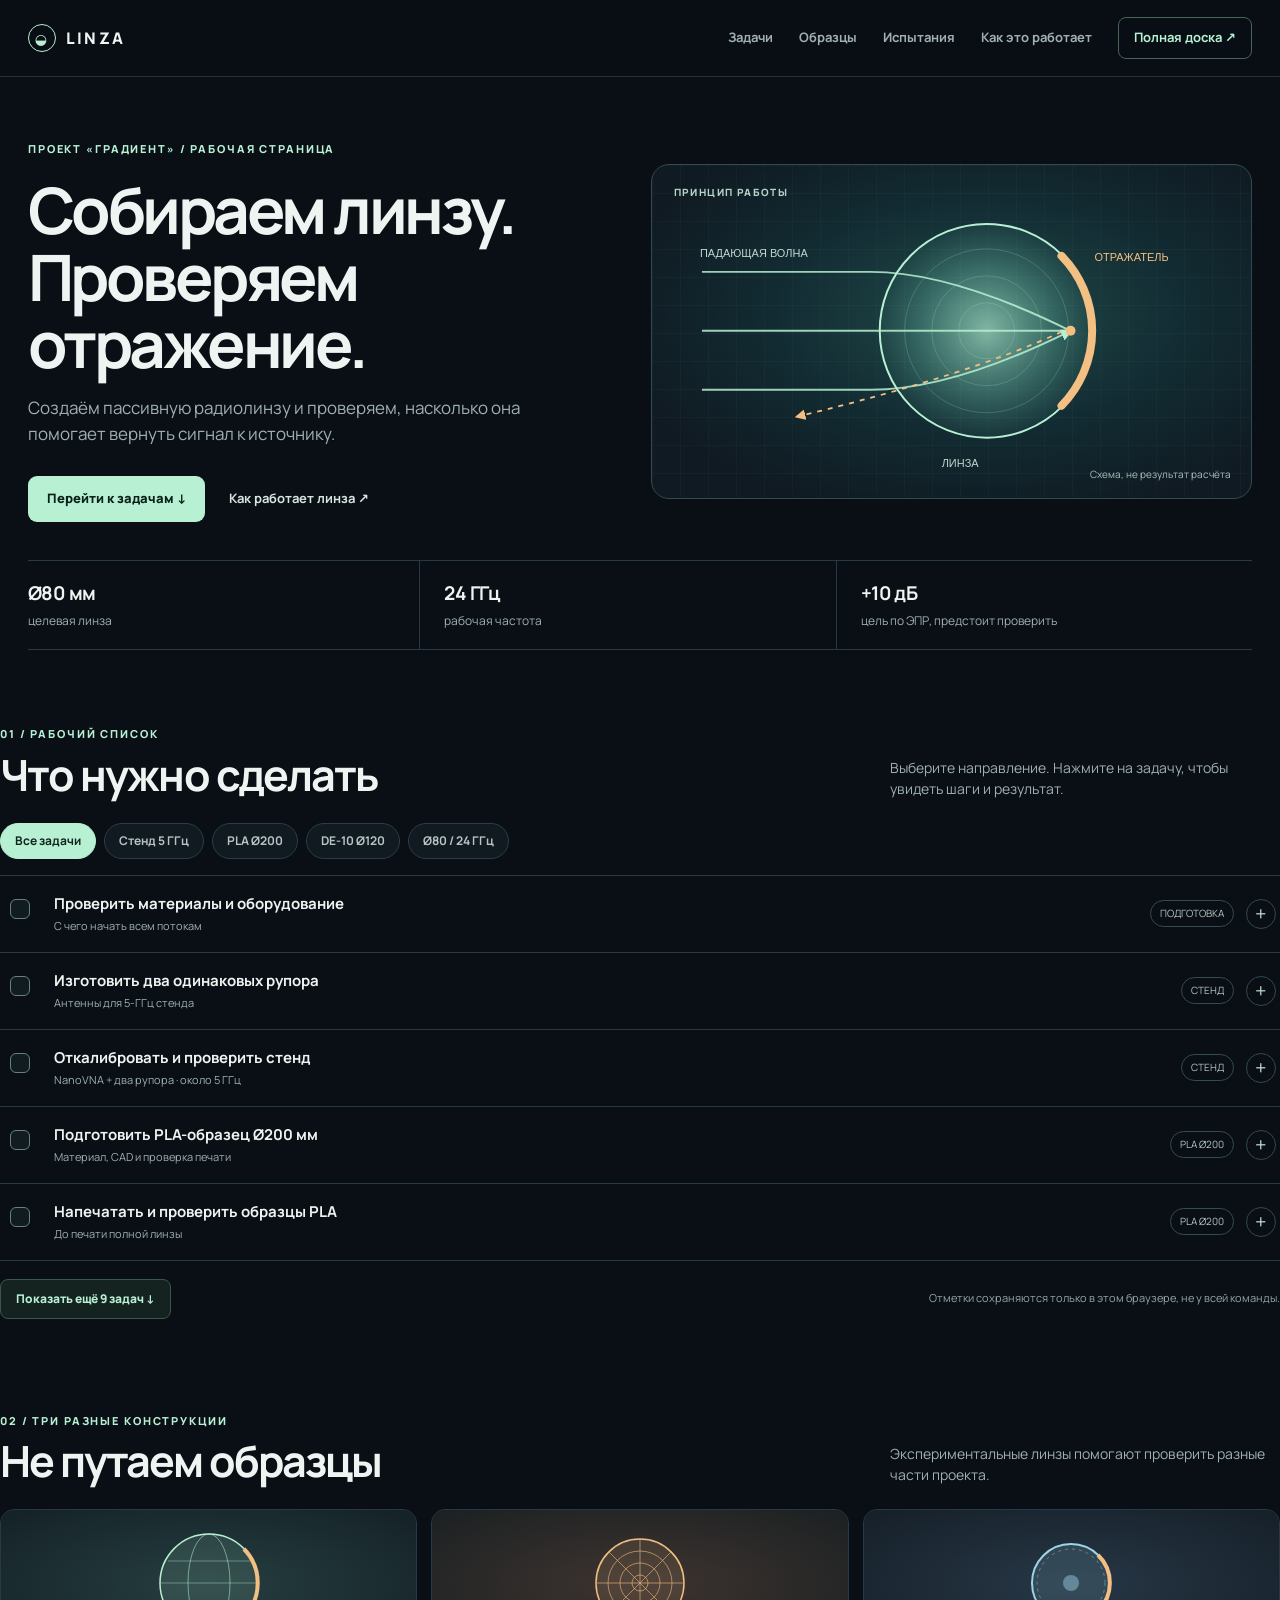
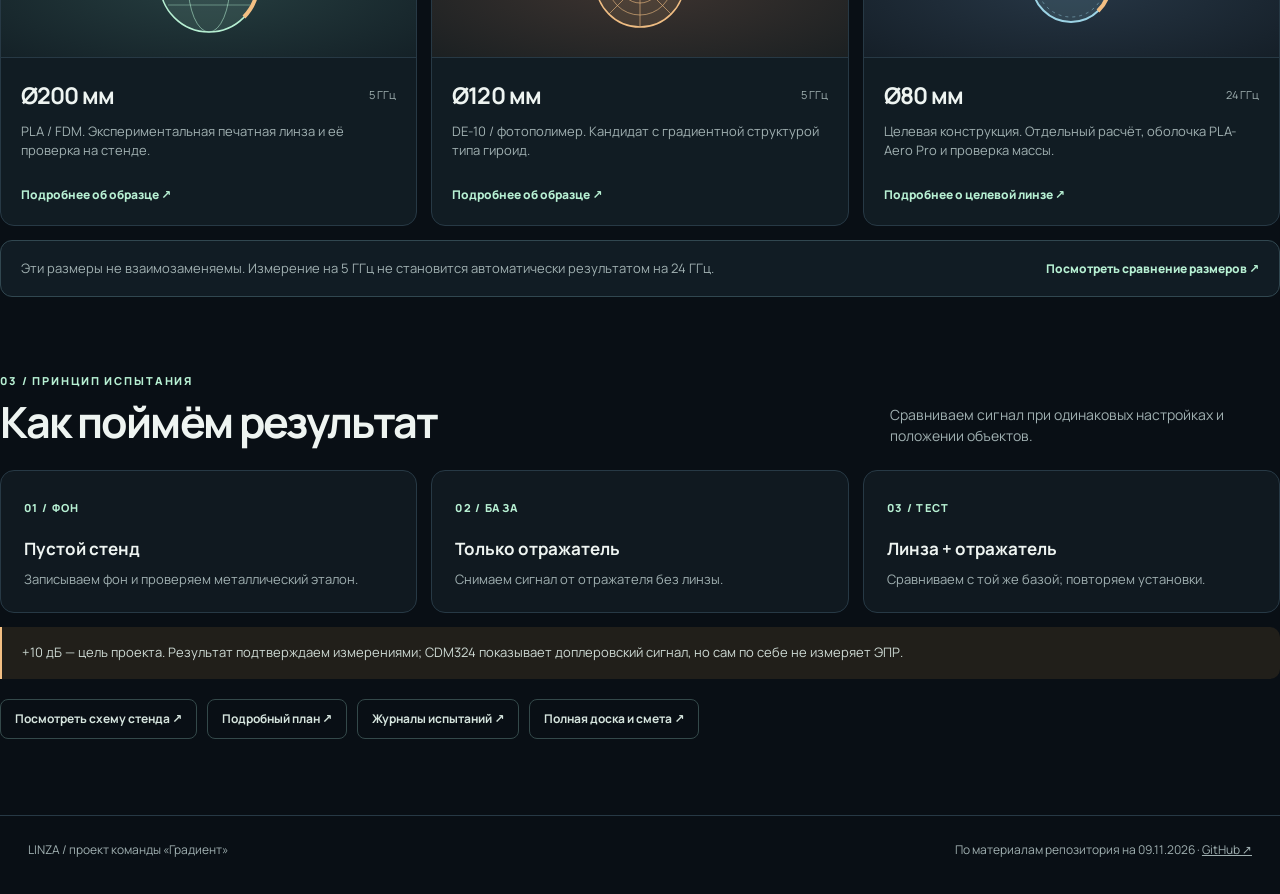
==== commit ed00ce86: "Redesign project homepage around actionable work" ====
--- a/site/index.html
+++ b/site/index.html
@@ -1,145 +1,16 @@
 <!doctype html>
-<html lang="ru">
-<head>
-<meta charset="utf-8"><meta name="viewport" content="width=device-width,initial-scale=1"><meta name="color-scheme" content="dark"><title>LINZA — Project Control</title>
-<style>
-:root{--bg:#090b10;--p:#11151d;--p2:#161b25;--line:#283246;--text:#eef2f7;--muted:#95a0b2;--blue:#7dd3fc;--green:#86efac;--yellow:#fde68a;--red:#fca5a5;--violet:#c4b5fd;--r:16px;--shadow:0 14px 40px rgba(0,0,0,.28)}
-*{box-sizing:border-box}html{scroll-behavior:smooth}body{margin:0;background:radial-gradient(circle at 14% 0,#111a2b 0,#090b10 35%),var(--bg);color:var(--text);font:14px/1.48 Inter,ui-sans-serif,system-ui,-apple-system,Segoe UI,Roboto,Arial,sans-serif}a{color:inherit;text-decoration:none}button,input,select{font:inherit}.mono{font-family:ui-monospace,SFMono-Regular,Consolas,monospace}.wrap{max-width:1480px;margin:auto;padding:18px}.top{position:sticky;top:0;z-index:50;background:rgba(9,11,16,.91);backdrop-filter:blur(16px);border-bottom:1px solid rgba(255,255,255,.06)}.topin{max-width:1480px;margin:auto;padding:9px 18px;display:flex;align-items:center;gap:7px;overflow:auto;white-space:nowrap}.brand{font-weight:900;margin-right:auto}.brand span{color:var(--blue)}.nav{padding:7px 9px;border-radius:9px;color:var(--muted)}.nav:hover{background:#171d29;color:var(--text)}
-.hero{padding:28px 0 16px;display:grid;grid-template-columns:1.25fr .75fr;gap:12px}.eyebrow{font-size:11px;color:var(--blue);letter-spacing:.13em;text-transform:uppercase;font-weight:850}.hero h1{font-size:clamp(34px,5vw,58px);line-height:.98;letter-spacing:-.05em;margin:6px 0 12px}.hero p{font-size:16px;color:#cbd5e1;max-width:850px}.card{background:linear-gradient(180deg,rgba(22,27,37,.97),rgba(14,18,26,.97));border:1px solid var(--line);border-radius:var(--r);box-shadow:var(--shadow)}.dash{padding:16px}.dash h3{margin:0 0 10px}.progress{height:10px;background:#090d13;border:1px solid #202a3a;border-radius:99px;overflow:hidden}.progress>i{display:block;height:100%;background:linear-gradient(90deg,#60a5fa,#86efac);width:0}.metrics{display:grid;grid-template-columns:repeat(4,1fr);gap:7px;margin-top:9px}.metric{padding:10px;border-radius:11px;background:#0d1219;border:1px solid #202a3a}.metric b{font-size:20px;display:block}.metric span{font-size:10px;color:var(--muted)}.nextbox{display:grid;grid-template-columns:1fr 1fr;gap:7px;margin-top:8px}.next{padding:9px;border-radius:10px;background:#0d1219;border:1px solid #202a3a}.next span{font-size:10px;color:var(--muted);text-transform:uppercase;letter-spacing:.06em;display:block}.next b{font-size:12px;display:block;margin-top:2px}
-section{padding:20px 0 5px;scroll-margin-top:58px}.head{display:flex;align-items:end;justify-content:space-between;gap:12px;margin-bottom:10px}.head h2{margin:0;font-size:26px;letter-spacing:-.035em}.head p{margin:2px 0 0;color:var(--muted)}.toolbar{display:flex;gap:7px;flex-wrap:wrap}.btn{border:1px solid var(--line);background:#111722;color:var(--text);padding:8px 11px;border-radius:9px;font-weight:750;cursor:pointer}.btn:hover{border-color:#4b5b78}.btn.primary{background:var(--text);color:#0b0e13;border-color:var(--text)}.btn.danger{color:var(--red)}.btn.small{padding:5px 8px;font-size:11px}.search{width:100%;padding:9px 11px;background:#0a0f16;border:1px solid var(--line);border-radius:10px;color:var(--text);outline:none}
-.stagebar{display:flex;gap:8px;overflow:auto;padding:3px 1px 10px}.stagepill{min-width:180px;padding:11px;border:1px solid var(--line);border-radius:12px;background:#0d1219;cursor:pointer}.stagepill:hover{border-color:#465875}.stagepill .num{font-size:10px;color:var(--muted);text-transform:uppercase;letter-spacing:.08em}.stagepill b{display:block;font-size:12px;margin:2px 0 7px}.mini{height:5px;background:#080c12;border-radius:99px;overflow:hidden}.mini i{display:block;height:100%;background:#60a5fa}.stagepill.done .mini i{background:#4ade80}.stagepill.current{border-color:#3e7595}.stagepill.optional{opacity:.72}
-.filters{display:grid;grid-template-columns:1fr auto auto auto;gap:7px;margin-bottom:10px}.filters select{background:#0a0f16;color:var(--text);border:1px solid var(--line);border-radius:9px;padding:8px}
-.stage{margin:10px 0}.stage>summary{list-style:none;cursor:pointer;padding:13px 15px;display:flex;align-items:center;gap:10px}.stage>summary::-webkit-details-marker{display:none}.stage-num{width:34px;height:34px;border-radius:10px;background:#182131;border:1px solid #2d3b52;display:grid;place-items:center;font-weight:900;color:var(--blue)}.stage-title{min-width:0;flex:1}.stage-title b{display:block;font-size:16px}.stage-title span{font-size:11px;color:var(--muted)}.stage-pct{font:800 13px ui-monospace,SFMono-Regular,Consolas,monospace}.stage-body{border-top:1px solid var(--line);padding:8px}.task{border:1px solid #242f42;border-radius:12px;background:#0d1219;margin:7px 0}.task-head{padding:10px 11px;display:grid;grid-template-columns:1fr auto;gap:10px;align-items:center}.task-head b{font-size:13px}.task-head span{color:var(--muted);font-size:10px}.task-progress{min-width:92px;text-align:right}.subtasks{padding:0 8px 8px}.sub{border-left:2px solid #26364c;margin:5px 0;padding:4px 0 4px 10px}.sub-head{display:flex;justify-content:space-between;gap:8px;align-items:center;margin-bottom:4px}.sub-head b{font-size:12px}.sub-head span{font-size:10px;color:var(--muted)}.actions{display:grid;gap:3px}.action{display:grid;grid-template-columns:116px 1fr auto;gap:8px;align-items:center;padding:6px 7px;border-radius:8px}.action:hover{background:#131a25}.action select{width:116px;padding:5px 6px;border-radius:8px;background:#0a0f16;color:var(--text);border:1px solid #29354a;font-size:11px}.action-text{font-size:12px}.action-text.optional{color:#8e99aa}.badge{font-size:9px;padding:2px 5px;border:1px solid #36445a;border-radius:99px;color:#aeb9c8}.badge.core{color:#bae6fd;border-color:#315b73}.badge.opt{color:#c4b5fd;border-color:#53456f}.actbtn{border:0;background:transparent;color:#758198;cursor:pointer;padding:2px 4px}.actbtn:hover{color:var(--text)}
-.kanban{display:grid;grid-template-columns:repeat(4,minmax(250px,1fr));gap:9px}.kcol{background:#0b1017;border:1px solid var(--line);border-radius:13px;min-height:260px}.khead{padding:10px 11px;display:flex;justify-content:space-between;align-items:center;font-weight:800}.klist{padding:0 7px 7px;max-height:540px;overflow:auto}.kcard{padding:9px;margin:6px 0;background:#141a24;border:1px solid #263044;border-radius:10px;cursor:pointer}.kcard:hover{border-color:#465974}.kcard b{display:block;font-size:11px;line-height:1.3}.kcard span{font-size:9px;color:var(--muted);display:block;margin-top:4px}.dot{width:8px;height:8px;border-radius:50%;display:inline-block;margin-right:6px}.todo{background:#94a3b8}.doing{background:#60a5fa}.blocked{background:#f59e0b}.done{background:#4ade80}.count{font-size:10px;color:var(--muted);padding:2px 6px;border:1px solid var(--line);border-radius:99px}
-.grid2{display:grid;grid-template-columns:1.15fr .85fr;gap:10px}.box{padding:15px}.box h3{margin:0 0 7px}.box p{margin:5px 0;color:#cbd5e1}.formula{font:600 14px/1.5 ui-monospace,SFMono-Regular,Consolas,monospace;background:#090d13;border:1px solid #20293a;padding:10px;border-radius:9px;color:#d9f3ff;overflow:auto}.note{border-left:3px solid var(--blue);padding:10px 12px;background:#0e1722;border-radius:0 9px 9px 0;color:#cbd5e1}.note.warn{border-left-color:#f59e0b;background:#19140b}
-.budget-toolbar{display:flex;gap:7px;flex-wrap:wrap;margin-bottom:10px}.budget-wrap{overflow:auto;border:1px solid var(--line);border-radius:12px}.budget-table{width:100%;border-collapse:collapse;min-width:900px;background:#0d1118}.budget-table th,.budget-table td{padding:8px;border-bottom:1px solid #20293a;text-align:left}.budget-table th{font-size:10px;color:var(--muted);background:#111722}.budget-table input{width:100%;border:1px solid #2d374a;border-radius:7px;padding:6px;background:#0b0f16;color:var(--text)}.money{text-align:right!important;white-space:nowrap}.row-del{border:0;background:transparent;color:#8994a5;cursor:pointer}.budget-summary{display:grid;grid-template-columns:repeat(4,1fr);gap:7px;margin-top:8px}.sum{padding:11px}.sum span{font-size:10px;color:var(--muted)}.sum b{display:block;font-size:18px}.reserve-input{display:flex;gap:5px;align-items:center}.reserve-input input{width:65px;padding:5px;background:#0a0f16;border:1px solid var(--line);color:var(--text);border-radius:7px}
-.refgrid{display:grid;grid-template-columns:repeat(3,1fr);gap:8px}.ref{padding:12px}.ref h3{margin:0 0 6px;font-size:13px}.ref p{font-size:11px;color:#cbd5e1}.files{display:grid;grid-template-columns:repeat(3,1fr);gap:7px}.file{padding:10px;border:1px solid var(--line);border-radius:9px;background:#0d1219}.file:hover{border-color:#485976}.file b{display:block;font-size:11px}.file span{font-size:9px;color:var(--muted)}footer{padding:35px 0 20px;color:var(--muted);font-size:11px}
-@media(max-width:1100px){.hero{grid-template-columns:1fr}.kanban{grid-template-columns:repeat(2,1fr)}.files{grid-template-columns:repeat(2,1fr)}}@media(max-width:720px){.wrap{padding:12px}.topin{padding:8px 12px}.metrics{grid-template-columns:repeat(2,1fr)}.nextbox{grid-template-columns:1fr}.filters{grid-template-columns:1fr 1fr}.filters .search{grid-column:1/-1}.action{grid-template-columns:98px 1fr auto}.action select{width:98px}.kanban{display:flex;overflow:auto}.kcol{min-width:82vw}.grid2,.refgrid{grid-template-columns:1fr}.budget-summary{grid-template-columns:repeat(2,1fr)}.files{grid-template-columns:1fr}}
-</style>
-</head>
+<html lang="ru"><head><meta charset="utf-8"><meta name="viewport" content="width=device-width,initial-scale=1"><meta name="color-scheme" content="dark"><meta name="description" content="Рабочая страница проекта LINZA: задачи, образцы и испытания."><title>LINZA — рабочая страница проекта</title><link rel="stylesheet" href="./work.css"><script src="./work.js" defer></script></head>
 <body>
-<div class="top"><div class="topin"><div class="brand">LINZA <span>/ CONTROL</span></div><a class="nav" href="./team.html" style="color:#91e7d2;font-weight:800">Команде: что делать ↗</a><a class="nav" href="#plan">Доска</a><a class="nav" href="#kanban">Kanban</a><a class="nav" href="#budget">Смета</a><a class="nav" href="#reference">Справка</a><a class="nav" href="./explain.html" style="color:#86e7d3">Как это работает ↗</a><a class="nav" href="https://github.com/dikobrazuka/linza" target="_blank">GitHub ↗</a></div></div>
-<main class="wrap">
-<div class="note" style="margin-top:14px"><b>Уточнение заказчика:</b> целевая линза Ø80 мм; рабочая частота проекта 24 ГГц. Размеры опытов выбирает команда. Корпус — PLA-Aero Pro, профиль 245–250 °C / flow 0,30, толщина около 1,2 мм до T5. <a href="./explain.html#scale" style="text-decoration:underline">Линза, стенд и методика — наглядно ↗</a></div>
-<div class="note" style="margin-top:14px;border-left-color:#86efac;background:#0d201d"><b>Актуальный маршрут команды · 09.11.2026</b><br>Три независимые ветки: PLA/FDM Ø200 на 5 ГГц, DE-10 Ø120 на 5 ГГц и заказная Ø80 на 24 ГГц. Плюс рупорный стенд и отдельный CDM324. <a href="./team.html" style="display:inline-block;margin-top:8px;color:#91e7d2;font-weight:800;text-decoration:underline">Открыть роли, ближайшие задачи и подробные инструкции →</a></div>
-<header class="hero"><div><div class="eyebrow">WORK BREAKDOWN STRUCTURE · ACTION LEVEL</div><h1>Проект разложен до конкретных действий.</h1><p>Этап → задача → подзадача → действие. Статус меняется на уровне действия, а прогресс всех уровней считается автоматически. Это локальная доска с добавленными задачами новых веток: её отметки и начальные статусы не подтверждают фактическую готовность всей команды. Актуальная последовательность и роли — в разделе «Команде».</p><div class="toolbar"><button class="btn primary" id="exportPlan">Экспорт плана JSON</button><button class="btn" id="importPlanBtn">Импорт JSON</button><input id="importPlanFile" type="file" accept="application/json,.json" hidden><button class="btn danger" id="resetPlan">Сбросить план</button></div></div><div class="card dash"><h3>Состояние локальной доски</h3><div class="progress"><i id="overallBar"></i></div><div class="metrics"><div class="metric"><b id="overallPct">0%</b><span>готово</span></div><div class="metric"><b id="todoN">0</b><span>надо</span></div><div class="metric"><b id="doingN">0</b><span>в работе</span></div><div class="metric"><b id="blockedN">0</b><span>блокеры</span></div></div><div class="nextbox"><div class="next"><span>Текущий этап</span><b id="currentStage">—</b></div><div class="next"><span>Следующее действие</span><b id="nextAction">—</b></div></div></div></header>
-
-<section><div class="head"><div><h2>Этапы</h2><p>Нажми на этап — переход к подробной декомпозиции.</p></div></div><div class="stagebar" id="stagebar"></div></section>
-
-<section id="plan"><div class="head"><div><h2>Полная декомпозиция</h2><p>Локальный план с добавленными задачами от 09.11. Общая последовательность и роли — на странице «Команде».</p></div></div><div class="filters"><input class="search" id="planSearch" placeholder="Поиск по этапам, задачам и действиям…"><select id="statusFilter"><option value="all">Все статусы</option><option value="todo">Надо сделать</option><option value="doing">В работе</option><option value="blocked">Заблокировано</option><option value="done">Готово</option></select><select id="scopeFilter"><option value="core">Только CORE</option><option value="all">CORE + OPTIONAL</option><option value="optional">Только OPTIONAL</option></select><button class="btn" id="expandAll">Раскрыть всё</button></div><div id="planRoot"></div><div class="note" style="margin-top:9px"><b>Как пользоваться:</b> меняй статус у конкретных действий. Проценты этапов/задач/подзадач пересчитываются сами. Кнопка ✎ позволяет поправить текст действия, + добавить новое действие в подзадачу.</div></section>
-
-<section id="kanban"><div class="head"><div><h2>Kanban действий</h2><p>Те же leaf-actions, только сгруппированные по статусу.</p></div></div><div class="kanban" id="kanbanRoot"></div></section>
-
-<section id="budget"><div class="head"><div><h2>Локальная смета V1</h2><p>Сохраняется только в этом браузере и не синхронизируется с общей закупкой.</p></div></div><div class="budget-toolbar"><button class="btn primary" id="addBudgetRow">+ Позиция</button><button class="btn" id="exportBudgetCsv">CSV</button><button class="btn" id="exportBudgetJson">JSON</button><button class="btn" id="importBudgetBtn">Импорт</button><input type="file" id="importBudgetFile" accept="application/json,.json" hidden><button class="btn danger" id="resetBudget">Сбросить</button></div><div class="note" style="margin-bottom:8px"><b>Это прежняя смета, не актуальный общий бюджет.</b> План корзины от 09.11 — 24 267 ₽, без подтверждения покупки и без некоторых дополнительных расходов. <a href="https://github.com/dikobrazuka/linza/blob/main/budget/MASTER_BOM_AND_COST_2026-11-09.md" style="text-decoration:underline">Открыть общую смету и ограничения ↗</a></div><div class="budget-wrap"><table class="budget-table"><thead><tr><th>Категория</th><th>Позиция</th><th>Кол-во</th><th>Ед.</th><th>Цена/ед.</th><th>Итого</th><th>Комментарий</th><th></th></tr></thead><tbody id="budgetBody"></tbody></table></div><div class="budget-summary"><div class="card sum"><span>Подытог</span><b id="budgetSubtotal">0 ₽</b></div><div class="card sum"><span>Резерв</span><div class="reserve-input"><input id="budgetReserve" type="number" min="0" max="100" value="15"><b>%</b></div></div><div class="card sum"><span>Резерв</span><b id="budgetReserveValue">0 ₽</b></div><div class="card sum"><span>Итого</span><b id="budgetTotal">0 ₽</b></div></div></section>
-
-<section id="reference"><div class="head"><div><h2>Справка</h2><p>Фиксированные параметры, чтобы не искать их по чатам.</p></div></div><div class="refgrid"><div class="card ref"><h3>DE-10 · отдельный опыт</h3><div class="formula">f = 5.0 GHz<br>D = 120 mm<br>R = 60 mm<br>a = 7.5 mm</div><p>Полный шар. Две полусферы — только технологический разъём.</p></div><div class="card ref"><h3>PLA / FDM · отдельный опыт</h3><div class="formula">Ø200 mm @5 GHz<br>R = 100 mm</div><p>Материал, CAD и RF-свойства требуют проверки. <a href="./team.html#designs">Все три конструкции ↗</a></p></div><div class="card ref"><h3>Профиль</h3><div class="formula">ε(r)=2−(r/R)²<br>n(r)=√ε(r)</div><p>Финальная реализация строится через измеренную связь ρactual → εeff.</p></div><div class="card ref"><h3>Критерий</h3><div class="formula">Kσ=σtest/σbaseline<br>Δσ=10log₁₀(Kσ)</div><p>Baseline = reflector-only. Цель: Kσ≥10, то есть +10 dB.</p></div><div class="card ref"><h3>Reflector V1</h3><div class="formula">30° / 60° / 90°</div><p>Первый практический кандидат — 60° cap из медной фольги с проводящим клеем.</p></div><div class="card ref"><h3>DE-10</h3><div class="formula">ε≈2.303<br>tanδ≈0.00242 @10 GHz</div><p>Это provisional данные производителя. Собственные данные нужны около 5 ГГц.</p></div><div class="card ref"><h3>Заказная линза</h3><div class="formula">Ø80 mm @24 GHz<br>Отдельная модель и проверка</div><p>Ø120 @5 → Ø25 @24 — только модель подобия. Экспериментальные размеры выбирает команда. <a href="./explain.html#scale">Подробнее ↗</a></p></div></div></section>
-
-<section><div class="head"><div><h2>Документы</h2><p>Основные источники в репозитории.</p></div></div><div class="files"><a class="file" href="https://github.com/dikobrazuka/linza/blob/main/PROJECT_MEMORY.md" target="_blank"><b>PROJECT_MEMORY.md</b><span>source of truth</span></a><a class="file" href="https://github.com/dikobrazuka/linza/blob/main/docs/15_EXECUTABLE_PIPELINE.md" target="_blank"><b>15_EXECUTABLE_PIPELINE.md</b><span>сокращённый MVP</span></a><a class="file" href="https://github.com/dikobrazuka/linza/blob/main/docs/16_THEORY_FOR_REPORT.md" target="_blank"><b>16_THEORY_FOR_REPORT.md</b><span>теория</span></a><a class="file" href="https://github.com/dikobrazuka/linza/blob/main/docs/08_DE10_SPDR_T1_PROTOCOL.md" target="_blank"><b>T1</b><span>solid DE-10</span></a><a class="file" href="https://github.com/dikobrazuka/linza/blob/main/docs/09_DE10_GYROID_T2_T3_PROTOCOL.md" target="_blank"><b>T2/T3</b><span>density + gyroid</span></a><a class="file" href="https://github.com/dikobrazuka/linza/blob/main/docs/12_T4_RF_GYROID_PROTOCOL.md" target="_blank"><b>T4</b><span>εeff(ρ)</span></a><a class="file" href="https://github.com/dikobrazuka/linza/blob/main/docs/18_PLA_AERO_SHELL_T5_PROTOCOL.md" target="_blank"><b>T5</b><span>оболочка PLA-Aero Pro</span></a><a class="file" href="https://github.com/dikobrazuka/linza/blob/main/docs/13_RCS_S21_PROCESSING.md" target="_blank"><b>RCS processing</b><span>S21 → Δσ</span></a><a class="file" href="https://github.com/dikobrazuka/linza/blob/main/docs/14_PEC_SPHERE_REFERENCE.md" target="_blank"><b>PEC sphere</b><span>reference calibration</span></a><a class="file" href="https://github.com/dikobrazuka/linza/blob/main/docs/10_SCALING_5_TO_24.md" target="_blank"><b>5 → 24 GHz</b><span>scaling</span></a></div></section>
-<footer>LINZA Project Control · статусы WBS и смета сохраняются в localStorage этого браузера · экспорт JSON — резервная копия.</footer>
-</main>
-<script>
-const PLAN_KEY='linza-wbs-v1',BUDGET_KEY='linza-budget-v1',RESERVE_KEY='linza-budget-reserve-v1';
-const A=(id,text,status='todo',scope='core')=>({id,text,status,scope});
-const defaultPlan=[
-{ id:'S0',title:'Архитектура проекта и критерии',scope:'core',tasks:[
- {title:'Зафиксировать физический MVP',subs:[{title:'Геометрия и частота',actions:[A('a001','Зафиксировать f_test = 5.0 ГГц','done'),A('a002','Зафиксировать физический диаметр Ø120 мм и R=60 мм','done'),A('a003','Зафиксировать период gyroid a=7.5 мм','done'),A('a004','Зафиксировать полный шар; две полусферы только для изготовления','done')]}]},
- {title:'Зафиксировать критерий успеха',subs:[{title:'RCS metric',actions:[A('a005','Зафиксировать BASELINE = reflector-only','done'),A('a006','Зафиксировать TEST = lens + identical reflector','done'),A('a007','Зафиксировать цель Kσ≥10 / Δσ≥+10 dB','done')]}]},
- {title:'Организовать source of truth',subs:[{title:'Репозиторий',actions:[A('a008','Создать и актуализировать PROJECT_MEMORY','done'),A('a009','Собрать минимальный практический pipeline','done'),A('a010','Подготовить теоретическую главу','done'),A('a011','Поднять Project Control через GitHub Pages','done')]}]}
-]},
-{ id:'S1',title:'Закупка и доступ к оборудованию',scope:'core',tasks:[
- {title:'DE-10',subs:[{title:'Поставщик и заказ',actions:[A('a101','Получить от производителя ε/tanδ и цену','done'),A('a102','Проверить наличие, фасовку и срок годности','done'),A('a103','Заказать 2×0.5 кг = 1 кг DE-10'),A('a104','После получения проверить тару, массу, lot/batch и срок годности'),A('a105','Записать фактическую стоимость в смету')]}]},
- {title:'Расходники',subs:[{title:'Для печати и мойки',actions:[A('a106','Проверить запас IPA/промывочной жидкости'),A('a107','Купить перчатки, фильтры, салфетки и ёмкости при нехватке')]},{title:'Для reflector',actions:[A('a108','Купить медную фольгу с проводящим клеем'),A('a109','Подготовить ролик/ракель и мультиметр для проверки непрерывности')]}]},
- {title:'Лаборатория RF',subs:[{title:'Доступ',actions:[A('a110','Подтвердить доступ к VNA до ~6 ГГц','blocked'),A('a111','Подтвердить наличие двух подходящих TX/RX антенн','blocked'),A('a112','Уточнить доступную оснастку для измерения ε/tanδ','doing'),A('a113','Узнать точные размеры holder/aperture/sample region','blocked'),A('a114','Узнать способ calibration/de-embedding/reference planes','blocked'),A('a115','Согласовать дату/окно измерений','blocked')]}]}
-]},
-{ id:'S2',title:'Зафиксировать технологию печати DE-10',scope:'core',tasks:[
- {title:'Принтер и профиль',subs:[{title:'Базовый процесс',actions:[A('a201','Выбрать конкретный MSLA/DLP-принтер'),A('a202','Зафиксировать layer height'),A('a203','Зафиксировать normal exposure и bottom exposure'),A('a204','Зафиксировать lift/retract settings'),A('a205','Зафиксировать orientation/support strategy для плоских coupons')]}]},
- {title:'Wash/Post-cure',subs:[{title:'Одинаковая обработка',actions:[A('a206','Зафиксировать состав/свежесть промывки'),A('a207','Зафиксировать время промывки'),A('a208','Зафиксировать сушку перед post-cure'),A('a209','Зафиксировать UV wavelength/time/temperature post-cure'),A('a210','Записать профиль как PROFILE_DE10_V1')]}]},
- {title:'Контроль геометрии',subs:[{title:'Инструменты',actions:[A('a211','Проверить калибровку весов'),A('a212','Подготовить штангенциркуль/микрометр'),A('a213','Подготовить шаблон записи массы/размеров/фото')]}]}
-]},
-{ id:'S3',title:'T1 — свойства сплошного DE-10 около 5 ГГц',scope:'core',tasks:[
- {title:'Согласовать образец с RF-оснасткой',subs:[{title:'Fixture card',actions:[A('a301','Записать метод измерения: SPDR / waveguide / free-space / другое','blocked'),A('a302','Записать точные допустимые размеры образца','blocked'),A('a303','Записать требования к толщине и плоскостности','blocked'),A('a304','Записать calibration/de-embedding procedure','blocked')]}]},
- {title:'Изготовить solid coupons',subs:[{title:'CAD и печать',actions:[A('a305','Сделать CAD/слайс 3 рабочих пластин + 1 запасной при необходимости','blocked'),A('a306','Напечатать все образцы одним профилем','blocked'),A('a307','Промыть и post-cure одинаково','blocked'),A('a308','Выдержать одинаковое время перед измерением','blocked')]},{title:'QC',actions:[A('a309','Измерить толщину в нескольких точках','blocked'),A('a310','Взвесить и сфотографировать каждый образец','blocked'),A('a311','Отбраковать образец с пузырями/деформацией','blocked')]}]},
- {title:'Измерить εsolid и tanδ',subs:[{title:'RF measurement',actions:[A('a312','Откалибровать установку','blocked'),A('a313','Измерить каждый рабочий образец около 5 ГГц','blocked'),A('a314','Повторить установку образца для проверки повторяемости','blocked'),A('a315','Сохранить raw data без перезаписи','blocked'),A('a316','Посчитать среднее εsolid и tanδ','blocked'),A('a317','Зафиксировать значение для генератора и отчёта','blocked')]}]}
-]},
-{ id:'S4',title:'T2/T3 — плотность, усадка и печатаемость gyroid',scope:'core',tasks:[
- {title:'T2 — cured density и shrinkage',subs:[{title:'3 solid blocks',actions:[A('a401','Подготовить 3 кубоида 20×20×10 мм','blocked'),A('a402','Напечатать/промыть/post-cure одним профилем','blocked'),A('a403','Измерить X/Y/Z после post-cure','blocked'),A('a404','Взвесить каждый образец','blocked'),A('a405','Рассчитать cured density','blocked'),A('a406','Рассчитать shrinkage X/Y/Z','blocked')]}]},
- {title:'T3 — 5 uniform gyroid coupons',subs:[{title:'Геометрия',actions:[A('a407','Сгенерировать ρ=0.15 coupon','blocked'),A('a408','Сгенерировать ρ=0.30 coupon','blocked'),A('a409','Сгенерировать ρ=0.50 coupon','blocked'),A('a410','Сгенерировать ρ=0.65 coupon','blocked'),A('a411','Сгенерировать ρ=0.80 coupon','blocked'),A('a412','Проверить watertight/mesh/фактическую volume fraction до печати','blocked')]},{title:'Печать и мойка',actions:[A('a413','Напечатать 5 coupons','blocked'),A('a414','Промыть каждый до отсутствия жидкой смолы в каналах','blocked'),A('a415','Post-cure одинаково','blocked'),A('a416','Взвесить и измерить envelope каждого','blocked'),A('a417','Рассчитать ρactual каждого coupon','blocked')]},{title:'Manufacturability gate',actions:[A('a418','Проверить открытость каналов','blocked'),A('a419','Проверить отсутствие sheet fusion/разрывов','blocked'),A('a420','Определить минимальную успешную ρ','blocked'),A('a421','Определить максимальную успешную ρ','blocked'),A('a422','Зафиксировать рабочий диапазон ρmin..ρmax','blocked')]}]}
-]},
-{ id:'S5',title:'T4 — измеренная связь ρactual → εeff',scope:'core',tasks:[
- {title:'Подготовить RF coupons под реальную оснастку',subs:[{title:'Geometry lock',actions:[A('a501','Выбрать 5 успешных плотностей, покрывающих рабочий диапазон','blocked'),A('a502','Адаптировать размеры coupons под реальную fixture/aperture','blocked'),A('a503','Не менять a=7.5 мм без отдельного решения','blocked'),A('a504','Проверить, что propagation length достаточен для метода','blocked')]}]},
- {title:'Измерить RF response',subs:[{title:'Measurement series',actions:[A('a505','Снять empty/reference state','blocked'),A('a506','Измерить каждый coupon на одной frequency grid','blocked'),A('a507','Сделать минимум несколько reinsertion для оценки разброса','blocked'),A('a508','Сохранять complex raw S-parameters отдельно','blocked'),A('a509','Записать orientation каждого coupon','blocked')]}]},
- {title:'Получить calibration law',subs:[{title:'Processing',actions:[A('a510','Извлечь εeff для каждого ρactual','blocked'),A('a511','Проверить монотонность ρ→εeff','blocked'),A('a512','Если raw noisy — сохранить raw и сделать отдельный monotonic fit','blocked'),A('a513','Проверить, достигается ли ε≈2 около центра профиля','blocked'),A('a514','Сохранить DE10_GYROID_EPS_CAL_5GHz.csv','blocked'),A('a515','Подключить CSV к генератору линзы','blocked')]}]}
-]},
-{ id:'S6',title:'Моделирование 5 ГГц',scope:'core',tasks:[
- {title:'Проверить численный тракт',subs:[{title:'Meep',actions:[A('a601','Поднять/проверить environment-meep'),A('a602','Проверить reference scatterer / PEC sphere normalization'),A('a603','Проверить convergence по resolution/PML для выбранного кейса')]}]},
- {title:'Идеальная Ø120 Luneburg',subs:[{title:'Ideal model',actions:[A('a604','Запустить ideal continuous Ø120 @5 ГГц'),A('a605','Получить |E|² focus map'),A('a606','Определить положение фокуса и FWHM'),A('a607','Получить backscatter/RCS baseline для ideal model')]}]},
- {title:'Manufacturable model',subs:[{title:'Measured law',actions:[A('a608','Подставить измеренный ρ→εeff','blocked'),A('a609','Подставить реальные ρmin/ρmax','blocked'),A('a610','Подставить measured loss tanδ','blocked'),A('a611','Сравнить manufacturable vs ideal','blocked')]}]},
- {title:'Reflector optimization',subs:[{title:'Минимальный sweep',actions:[A('a612','Посчитать 30° reflector-only и lens+reflector'),A('a613','Посчитать 60° reflector-only и lens+reflector'),A('a614','Посчитать 90° reflector-only и lens+reflector'),A('a615','Сравнить Δσ и выбрать минимальный почти-оптимальный cap')]}]},
- {title:'Fallback diameter gate',subs:[{title:'Только если Ø120 не проходит',actions:[A('a616','Прогнать Ø150 мм','todo','optional'),A('a617','Прогнать Ø180 мм','todo','optional'),A('a618','Прогнать Ø240 мм reference','todo','optional'),A('a619','Выбрать минимальный проходящий D','todo','optional')]}]}
-]},
-{ id:'S7',title:'Финальная геометрия и подготовка производства',scope:'core',tasks:[
- {title:'Построить measured-law sphere',subs:[{title:'Gradient mapping',actions:[A('a701','Построить εtarget(r)=2−(r/R)²','blocked'),A('a702','Инвертировать measured εeff→ρ','blocked'),A('a703','Преобразовать ρ(r)→h(r)','blocked'),A('a704','Применить реальные ρmin/ρmax clamp','blocked'),A('a705','Рассчитать прогноз массы','blocked')]}]},
- {title:'CAD/mesh',subs:[{title:'Две технологические полусферы',actions:[A('a706','Сгенерировать верхнюю полусферу','blocked'),A('a707','Сгенерировать нижнюю полусферу','blocked'),A('a708','Добавить только необходимые alignment features','blocked'),A('a709','Обеспечить доступ для промывки внутренних каналов','blocked'),A('a710','Проверить watertight обеих mesh','blocked'),A('a711','Проверить минимальную стенку/feature','blocked'),A('a712','Проверить fit в build volume','blocked')]}]},
- {title:'Reflector hardware',subs:[{title:'Copper foil cap',actions:[A('a713','Зафиксировать выбранный half-angle после simulation','blocked'),A('a714','Построить выкройку лепестков фольги','blocked'),A('a715','Определить нахлёст лепестков','blocked'),A('a716','Определить границу cap на поверхности шара','blocked')]}]}
-]},
-{ id:'S8',title:'Изготовление физического шара',scope:'core',tasks:[
- {title:'Слайсинг',subs:[{title:'Перед печатью',actions:[A('a801','Импортировать обе полусферы в slicer','blocked'),A('a802','Выбрать ориентацию с минимальным риском trapped resin','blocked'),A('a803','Расставить supports вне критических RF-поверхностей по возможности','blocked'),A('a804','Проверить объём смолы и время печати','blocked'),A('a805','Сохранить финальный print profile/version','blocked')]}]},
- {title:'Печать',subs:[{title:'Upper/lower',actions:[A('a806','Напечатать первую полусферу','blocked'),A('a807','Осмотреть до мойки на gross defects','blocked'),A('a808','Напечатать вторую полусферу','blocked'),A('a809','Осмотреть до мойки','blocked')]}]},
- {title:'Wash/Post-cure',subs:[{title:'Очистка',actions:[A('a810','Промыть внешнюю поверхность','blocked'),A('a811','Промыть внутренние gyroid-каналы','blocked'),A('a812','Убедиться, что жидкая смола полностью удалена','blocked'),A('a813','Высушить перед post-cure','blocked'),A('a814','Post-cure по PROFILE_DE10_V1','blocked')]}]},
- {title:'QC и сборка',subs:[{title:'Геометрия',actions:[A('a815','Взвесить каждую полусферу','blocked'),A('a816','Измерить диаметр/овальность/стык','blocked'),A('a817','Сфотографировать поверхность и каналы','blocked'),A('a818','Собрать полный шар с минимальным зазором','blocked')]},{title:'Reflector',actions:[A('a819','Очистить заднюю поверхность cap','blocked'),A('a820','Наклеить медную фольгу лепестками','blocked'),A('a821','Разгладить складки/пузыри','blocked'),A('a822','Проверить электрическую непрерывность всего cap мультиметром','blocked')]}]}
-]},
-{ id:'S9',title:'Подготовка и валидация RF-стенда',scope:'core',tasks:[
- {title:'Механика стенда',subs:[{title:'Geometry',actions:[A('a901','Зафиксировать TX/RX положение и поляризацию','blocked'),A('a902','Подготовить low-scatter holder','blocked'),A('a903','Разметить target position и нулевой угол','blocked'),A('a904','Начать с distance 1.0–1.5 м','blocked')]}]},
- {title:'VNA',subs:[{title:'Measurement settings',actions:[A('a905','Зафиксировать start/stop frequency','blocked'),A('a906','Зафиксировать points/IFBW/power/averaging','blocked'),A('a907','Выполнить VNA calibration','blocked'),A('a908','Не менять cables/calibration между состояниями','blocked')]}]},
- {title:'Stand gate',subs:[{title:'До основного эксперимента',actions:[A('a909','Снять BACKGROUND','blocked'),A('a910','Поставить reference target и проверить signal above background','blocked'),A('a911','Проверить, что direct TX→RX coupling не доминирует','blocked'),A('a912','Проверить чувствительность результата к distance','blocked'),A('a913','Зафиксировать выбранную геометрию стенда','blocked'),A('a914','Заполнить RUN_META для финального запуска','blocked')]}]}
-]},
-{ id:'S10',title:'Физический эксперимент 5 ГГц',scope:'core',tasks:[
- {title:'Снять обязательные состояния',subs:[{title:'Raw acquisition',actions:[A('a1001','Снять финальный BACKGROUND.s2p','blocked'),A('a1002','Снять REFERENCE.s2p','blocked'),A('a1003','Снять BASELINE reflector-only — установка 1','blocked'),A('a1004','Полностью переустановить target и снять BASELINE — установка 2','blocked'),A('a1005','Переустановить target и снять BASELINE — установка 3','blocked'),A('a1006','Снять TEST lens+reflector — установка 1','blocked'),A('a1007','Переустановить и снять TEST — установка 2','blocked'),A('a1008','Переустановить и снять TEST — установка 3','blocked')]}]},
- {title:'Angular response',subs:[{title:'После центральной точки',actions:[A('a1009','Если 0° результат стабильный — измерить -30…+30° шаг 5°','blocked'),A('a1010','Сохранить angle metadata для каждого файла','blocked')]}]},
- {title:'Документация эксперимента',subs:[{title:'Evidence',actions:[A('a1011','Сфотографировать стенд целиком','blocked'),A('a1012','Сфотографировать положение target/holder','blocked'),A('a1013','Сохранить VNA settings screenshot/export','blocked'),A('a1014','Скопировать raw data в отдельную immutable папку','blocked')]}]}
-]},
-{ id:'S11',title:'Обработка данных и решение GO/NO-GO',scope:'core',tasks:[
- {title:'S21 processing',subs:[{title:'Relative RCS',actions:[A('a1101','Проверить одинаковую frequency grid всех .s2p','blocked'),A('a1102','Сделать complex background subtraction','blocked'),A('a1103','Обработать каждую BASELINE перестановку отдельно','blocked'),A('a1104','Обработать каждую TEST перестановку отдельно','blocked'),A('a1105','Посчитать Kσ(f)','blocked'),A('a1106','Посчитать ΔσdB(f)','blocked')]}]},
- {title:'Проверить устойчивость результата',subs:[{title:'Repeatability',actions:[A('a1107','Сравнить три BASELINE установки','blocked'),A('a1108','Сравнить три TEST установки','blocked'),A('a1109','Проверить влияние выбранного background','blocked'),A('a1110','Если применяется time gate — задокументировать окно из реальных данных','blocked')]}]},
- {title:'Сверить с моделью',subs:[{title:'Experiment vs Meep',actions:[A('a1111','Сравнить центральный Δσ с M9 model','blocked'),A('a1112','Сравнить angular trend с моделью при наличии sweep','blocked'),A('a1113','Объяснить расхождения через material/process/stand limitations','blocked')]}]},
- {title:'Принять решение',subs:[{title:'Project gate',actions:[A('a1114','Если Δσ≥+10 dB стабильно — зафиксировать GO','blocked'),A('a1115','Если <+10 dB — определить главный лимит: reflector/profile/D/stand','blocked'),A('a1116','Запустить только нужный corrective loop, а не весь R&D заново','blocked')]}]}
-]},
-{ id:'S12',title:'Расчётная версия 24 ГГц',scope:'core',tasks:[
- {title:'Заказная Ø80 мм и модель подобия',subs:[{title:'Geometry',actions:[A('a1201','Построить отдельную заказную модель Ø80 мм / 24 ГГц','blocked'),A('a1202','Отделить strict-scaled reference Ø25 мм от заказной Ø80 мм','blocked'),A('a1203','Выбрать период ячейки и reflector geometry для Ø80 мм','blocked')]}]},
- {title:'Manufacturability',subs:[{title:'Check',actions:[A('a1204','Проверить целевой диаметр заказной линзы 80 мм','blocked'),A('a1205','Оценить массу ≤300 г','blocked'),A('a1206','Проверить scaled minimum wall against printer capability','blocked')]}]},
- {title:'EM prediction',subs:[{title:'24 GHz model',actions:[A('a1207','Запустить отдельную Ø80-мм модель на 24 ГГц','blocked'),A('a1208','Сделать sensitivity по εsolid/material dispersion','blocked'),A('a1209','Сделать sensitivity по loss tanδ','blocked'),A('a1210','Отдельно пометить: физической 24-ГГц валидации нет','blocked')]}]}
-]},
-{ id:'S13',title:'Оформление и защита',scope:'core',tasks:[
- {title:'Пояснительная записка',subs:[{title:'Теория',actions:[A('a1301','Описать ЭПР/RCS и выбранный baseline','done'),A('a1302','Описать профиль Люнеберга и физику фокусировки','done'),A('a1303','Описать effective medium / gyroid approach','done')]},{title:'Методика',actions:[A('a1304','Описать материал и технологию печати'),A('a1305','Описать T1/T2/T3/T4'),A('a1306','Описать Meep model и reflector'),A('a1307','Описать RF-стенд и обработку S21')]},{title:'Результаты',actions:[A('a1308','Вставить measured ρ→εeff график','blocked'),A('a1309','Вставить focus map / simulation figures','blocked'),A('a1310','Вставить фото изготовленной линзы','blocked'),A('a1311','Вставить Δσ / Kσ графики эксперимента','blocked'),A('a1312','Вставить 24-ГГц calculated prediction','blocked')]}]},
- {title:'Защита',subs:[{title:'Слайды/демо',actions:[A('a1313','Собрать 8–12 ключевых слайдов'),A('a1314','Подготовить короткое объяснение «почему растёт ЭПР»'),A('a1315','Подготовить таблицу measured vs simulated'),A('a1316','Подготовить ограничения и честные допущения'),A('a1317','Подготовить фото/физический образец для демонстрации при возможности')]}]}
-]},
-{ id:'SO',title:'OPTIONAL / только если понадобится',scope:'optional',tasks:[
- {title:'Расширенная материалка',subs:[{title:'Дополнительная уверенность',actions:[A('o001','9-point density series вместо 5','todo','optional'),A('o002','Anisotropy measurements','todo','optional'),A('o003','2a/3a/4a finite-length study','todo','optional'),A('o004','Physical duplicate campaign','todo','optional')]}]},
- {title:'Расширенное моделирование',subs:[{title:'Research appendix',actions:[A('o005','Полный reflector sweep 15/30/45/60/90','todo','optional'),A('o006','Zoned 6/8/11 benchmark','todo','optional'),A('o007','Topology comparison Gyroid/Diamond/Schwarz-P','todo','optional'),A('o008','Full diameter gate 120/150/180/240','todo','optional')]}]},
- {title:'Расширенный эксперимент',subs:[{title:'Не для MVP',actions:[A('o009','Полный uncertainty budget','todo','optional'),A('o010','Angular sweep до ±60°','todo','optional'),A('o011','Физически изготовить 24-ГГц версию','todo','optional'),A('o012','Провести отдельную 24-ГГц experimental campaign','todo','optional')]}]}
-]}
-];
-let plan;try{plan=JSON.parse(localStorage.getItem(PLAN_KEY))||structuredClone(defaultPlan)}catch(e){plan=structuredClone(defaultPlan)}
-const savePlan=()=>localStorage.setItem(PLAN_KEY,JSON.stringify(plan));
-const esc=s=>String(s??'').replaceAll('&','&amp;').replaceAll('<','&lt;').replaceAll('>','&gt;').replaceAll('"','&quot;');
-const download=(name,text,type)=>{const a=document.createElement('a');a.href=URL.createObjectURL(new Blob([text],{type}));a.download=name;a.click();setTimeout(()=>URL.revokeObjectURL(a.href),1000)};
-function allActions(){const out=[];plan.forEach((s,si)=>s.tasks.forEach((t,ti)=>t.subs.forEach((u,ui)=>u.actions.forEach((a,ai)=>out.push({a,s,t,u,si,ti,ui,ai})))));return out}
-function pct(actions,coreOnly=true){const aa=actions.filter(x=>!coreOnly||x.scope!=='optional');return aa.length?Math.round(aa.filter(x=>x.status==='done').length/aa.length*100):100}
-function stageActions(s){return s.tasks.flatMap(t=>t.subs.flatMap(u=>u.actions))}function taskActions(t){return t.subs.flatMap(u=>u.actions)}
-function statusLabel(s){return {todo:'Надо',doing:'В работе',blocked:'Блок',done:'Готово'}[s]||s}
-function renderStagebar(){const root=document.getElementById('stagebar');let currentFound=false;root.innerHTML=plan.map((s,i)=>{const p=pct(stageActions(s));let cls=s.scope==='optional'?'optional':'';if(p===100)cls+=' done';else if(!currentFound&&s.scope!=='optional'){cls+=' current';currentFound=true}return `<div class="stagepill ${cls}" data-go="${esc(s.id)}"><div class="num">${s.scope==='optional'?'OPTIONAL':'Этап '+i}</div><b>${esc(s.title)}</b><div class="mini"><i style="width:${p}%"></i></div></div>`}).join('');root.querySelectorAll('[data-go]').forEach(el=>el.onclick=()=>{document.getElementById('stage-'+el.dataset.go)?.scrollIntoView({behavior:'smooth'});document.getElementById('stage-'+el.dataset.go).open=true})}
-function actionRow(x){const a=x.a;return `<div class="action" data-search="${esc((x.s.title+' '+x.t.title+' '+x.u.title+' '+a.text).toLowerCase())}" data-status="${a.status}" data-scope="${a.scope}"><select data-action="${a.id}"><option value="todo" ${a.status==='todo'?'selected':''}>○ Надо</option><option value="doing" ${a.status==='doing'?'selected':''}>▶ В работе</option><option value="blocked" ${a.status==='blocked'?'selected':''}>! Блок</option><option value="done" ${a.status==='done'?'selected':''}>✓ Готово</option></select><div class="action-text ${a.scope==='optional'?'optional':''}">${esc(a.text)}</div><div><span class="badge ${a.scope==='optional'?'opt':'core'}">${a.scope==='optional'?'OPT':'CORE'}</span><button class="actbtn" data-edit="${a.id}" title="Редактировать">✎</button><button class="actbtn" data-del="${a.id}" title="Удалить">×</button></div></div>`}
-function renderPlan(){const root=document.getElementById('planRoot');root.innerHTML=plan.map((s,si)=>{const sa=stageActions(s),sp=pct(sa);return `<details class="card stage" id="stage-${esc(s.id)}" ${si<2?'open':''}><summary><div class="stage-num">${s.scope==='optional'?'O':si}</div><div class="stage-title"><b>${esc(s.title)}</b><span>${sa.length} действий · ${s.scope==='optional'?'не влияет на CORE':'CORE'}</span></div><div class="stage-pct">${sp}%</div></summary><div class="stage-body">${s.tasks.map((t,ti)=>{const ta=taskActions(t),tp=pct(ta);return `<div class="task"><div class="task-head"><div><b>${esc(t.title)}</b><span>${ta.length} действий</span></div><div class="task-progress">${tp}%</div></div><div class="subtasks">${t.subs.map((u,ui)=>{const up=pct(u.actions);return `<div class="sub"><div class="sub-head"><b>${esc(u.title)}</b><span>${up}% · ${u.actions.length} действий <button class="actbtn" data-add="${si}:${ti}:${ui}" title="Добавить действие">＋</button></span></div><div class="actions">${u.actions.map(a=>actionRow({a,s,t,u})).join('')}</div></div>`}).join('')}</div></div>`}).join('')}</div></details>`}).join('');bindPlan();applyFilters();renderStagebar();renderDashboard();renderKanban()}
-function findAction(id){for(const s of plan)for(const t of s.tasks)for(const u of t.subs){const i=u.actions.findIndex(a=>a.id===id);if(i>=0)return{a:u.actions[i],u,i,s,t}}return null}
-function bindPlan(){document.querySelectorAll('[data-action]').forEach(el=>el.onchange=()=>{const x=findAction(el.dataset.action);if(x){x.a.status=el.value;savePlan();renderPlan()}});document.querySelectorAll('[data-edit]').forEach(el=>el.onclick=()=>{const x=findAction(el.dataset.edit);if(!x)return;const v=prompt('Текст действия:',x.a.text);if(v&&v.trim()){x.a.text=v.trim();savePlan();renderPlan()}});document.querySelectorAll('[data-del]').forEach(el=>el.onclick=()=>{const x=findAction(el.dataset.del);if(x&&confirm('Удалить действие?')){x.u.actions.splice(x.i,1);savePlan();renderPlan()}});document.querySelectorAll('[data-add]').forEach(el=>el.onclick=()=>{const [si,ti,ui]=el.dataset.add.split(':').map(Number);const txt=prompt('Новое действие:');if(txt&&txt.trim()){plan[si].tasks[ti].subs[ui].actions.push(A('u'+Date.now(),txt.trim(),'todo',plan[si].scope==='optional'?'optional':'core'));savePlan();renderPlan()}})}
-function applyFilters(){const q=document.getElementById('planSearch').value.trim().toLowerCase(),sf=document.getElementById('statusFilter').value,sc=document.getElementById('scopeFilter').value;document.querySelectorAll('.action').forEach(el=>{const hit=!q||el.dataset.search.includes(q),hs=sf==='all'||el.dataset.status===sf,hc=sc==='all'||(sc==='core'&&el.dataset.scope!=='optional')||(sc==='optional'&&el.dataset.scope==='optional');el.style.display=hit&&hs&&hc?'grid':'none'})}
-function renderDashboard(){const core=allActions().filter(x=>x.a.scope!=='optional'),done=core.filter(x=>x.a.status==='done').length,p=Math.round(done/core.length*100);document.getElementById('overallPct').textContent=p+'%';document.getElementById('overallBar').style.width=p+'%';document.getElementById('todoN').textContent=core.filter(x=>x.a.status==='todo').length;document.getElementById('doingN').textContent=core.filter(x=>x.a.status==='doing').length;document.getElementById('blockedN').textContent=core.filter(x=>x.a.status==='blocked').length;const cs=plan.find(s=>s.scope!=='optional'&&pct(stageActions(s))<100);document.getElementById('currentStage').textContent=cs?.title||'CORE завершён';const na=core.find(x=>x.a.status==='doing')||core.find(x=>x.a.status==='todo');document.getElementById('nextAction').textContent=na?.a.text||'—'}
-function renderKanban(){const root=document.getElementById('kanbanRoot'),aa=allActions().filter(x=>x.a.scope!=='optional');const cols=[['todo','Надо','todo'],['doing','В работе','doing'],['blocked','Заблокировано','blocked'],['done','Готово','done']];root.innerHTML=cols.map(([st,l,d])=>{const list=aa.filter(x=>x.a.status===st);return `<div class="kcol"><div class="khead"><div><i class="dot ${d}"></i>${l}</div><span class="count">${list.length}</span></div><div class="klist">${list.map(x=>`<div class="kcard" data-jump="${x.a.id}"><b>${esc(x.a.text)}</b><span>${esc(x.s.title)} → ${esc(x.t.title)} → ${esc(x.u.title)}</span></div>`).join('')}</div></div>`}).join('');root.querySelectorAll('[data-jump]').forEach(el=>el.onclick=()=>{const x=findAction(el.dataset.jump);if(!x)return;document.getElementById('stage-'+x.s.id).open=true;document.getElementById('stage-'+x.s.id).scrollIntoView({behavior:'smooth'})})}
-document.getElementById('planSearch').oninput=applyFilters;document.getElementById('statusFilter').onchange=applyFilters;document.getElementById('scopeFilter').onchange=applyFilters;document.getElementById('expandAll').onclick=()=>document.querySelectorAll('.stage').forEach(x=>x.open=true);document.getElementById('resetPlan').onclick=()=>{if(confirm('Сбросить весь WBS к исходному состоянию?')){plan=structuredClone(defaultPlan);savePlan();renderPlan()}};document.getElementById('exportPlan').onclick=()=>download('linza_wbs.json',JSON.stringify({version:1,plan},null,2),'application/json');document.getElementById('importPlanBtn').onclick=()=>document.getElementById('importPlanFile').click();document.getElementById('importPlanFile').onchange=async e=>{const f=e.target.files?.[0];if(!f)return;try{const d=JSON.parse(await f.text());if(!Array.isArray(d.plan))throw new Error('Нет plan');plan=d.plan;savePlan();renderPlan()}catch(err){alert('Ошибка импорта: '+err.message)}e.target.value=''};
-
-const defaultBudget=[{category:'Материал',item:'HARZ Labs DE-10, 0.5 кг',qty:2,unit:'уп.',price:7000,note:'Известная цена; всего 1 кг'},{category:'Мойка',item:'IPA / растворитель',qty:1,unit:'5 л',price:1500,note:'Ориентир'},{category:'Reflector',item:'Медная фольга с проводящим клеем',qty:1,unit:'рулон',price:2000,note:'V1 без гальваники'},{category:'Расходники',item:'Перчатки, фильтры, салфетки, ёмкости',qty:1,unit:'компл.',price:1000,note:'Ориентир'},{category:'Сборка',item:'Клей / крепёж / центрирование',qty:1,unit:'компл.',price:500,note:'Ориентир'},{category:'Калибровка',item:'Металлическая reference sphere',qty:1,unit:'шт.',price:0,note:'0 ₽ если есть в лаборатории'},{category:'RF',item:'Измерение ε/tanδ / RF-оснастка',qty:1,unit:'услуга',price:0,note:'0 ₽ если доступно'},{category:'RF',item:'VNA + TX/RX антенны + стенд',qty:1,unit:'компл.',price:0,note:'Оборудование лаборатории'},{category:'Печать',item:'Принтер + wash/post-cure',qty:1,unit:'компл.',price:0,note:'Доступное оборудование'}];let budget;try{budget=JSON.parse(localStorage.getItem(BUDGET_KEY))||structuredClone(defaultBudget)}catch(e){budget=structuredClone(defaultBudget)}let reserve=Number(localStorage.getItem(RESERVE_KEY));if(!Number.isFinite(reserve))reserve=15;const money=n=>new Intl.NumberFormat('ru-RU',{maximumFractionDigits:0}).format(+n||0)+' ₽',body=document.getElementById('budgetBody'),ri=document.getElementById('budgetReserve');ri.value=reserve;function saveBudget(){localStorage.setItem(BUDGET_KEY,JSON.stringify(budget));localStorage.setItem(RESERVE_KEY,reserve)}function recalc(){const s=budget.reduce((x,r)=>x+(+r.qty||0)*(+r.price||0),0),rv=s*reserve/100;document.getElementById('budgetSubtotal').textContent=money(s);document.getElementById('budgetReserveValue').textContent=money(rv);document.getElementById('budgetTotal').textContent=money(s+rv);saveBudget()}function renderBudget(){body.innerHTML=budget.map((r,i)=>`<tr><td><input value="${esc(r.category)}" data-i="${i}" data-k="category"></td><td><input value="${esc(r.item)}" data-i="${i}" data-k="item"></td><td><input type="number" value="${r.qty}" data-i="${i}" data-k="qty"></td><td><input value="${esc(r.unit)}" data-i="${i}" data-k="unit"></td><td><input type="number" value="${r.price}" data-i="${i}" data-k="price"></td><td class="money">${money((+r.qty||0)*(+r.price||0))}</td><td><input value="${esc(r.note)}" data-i="${i}" data-k="note"></td><td><button class="row-del" data-bdel="${i}">×</button></td></tr>`).join('');body.querySelectorAll('input').forEach(el=>el.onchange=e=>{const i=+e.target.dataset.i,k=e.target.dataset.k;budget[i][k]=['qty','price'].includes(k)?(+e.target.value||0):e.target.value;renderBudget()});body.querySelectorAll('[data-bdel]').forEach(el=>el.onclick=()=>{budget.splice(+el.dataset.bdel,1);renderBudget()});recalc()}document.getElementById('addBudgetRow').onclick=()=>{budget.push({category:'Новое',item:'Новая позиция',qty:1,unit:'шт.',price:0,note:''});renderBudget()};ri.oninput=()=>{reserve=Math.max(0,+ri.value||0);recalc()};document.getElementById('resetBudget').onclick=()=>{if(confirm('Сбросить смету?')){budget=structuredClone(defaultBudget);reserve=15;ri.value=15;renderBudget()}};document.getElementById('exportBudgetJson').onclick=()=>download('linza_budget.json',JSON.stringify({currency:'RUB',reserve_percent:reserve,items:budget},null,2),'application/json');document.getElementById('exportBudgetCsv').onclick=()=>{const rows=[['Категория','Позиция','Количество','Ед.','Цена','Итого','Комментарий'],...budget.map(r=>[r.category,r.item,r.qty,r.unit,r.price,(+r.qty||0)*(+r.price||0),r.note])];download('linza_budget.csv','\ufeff'+rows.map(r=>r.map(v=>'"'+String(v??'').replaceAll('"','""')+'"').join(';')).join('\n'),'text/csv;charset=utf-8')};document.getElementById('importBudgetBtn').onclick=()=>document.getElementById('importBudgetFile').click();document.getElementById('importBudgetFile').onchange=async e=>{const f=e.target.files?.[0];if(!f)return;try{const d=JSON.parse(await f.text());budget=d.items;reserve=+d.reserve_percent||0;ri.value=reserve;renderBudget()}catch(err){alert('Ошибка импорта')}e.target.value=''};
-renderPlan();renderBudget();
-</script>
-<script src="./shell-addon.js"></script>
-<script src="./team-addon.js"></script>
-</body></html>+<header class="top"><div class="shell"><a class="brand" href="./index.html"><span class="brand-mark">◒</span> LINZA</a><nav class="topnav" aria-label="Навигация"><a href="#work">Задачи</a><a href="#designs">Образцы</a><a href="#experiment">Испытания</a><a href="./explain.html">Как это работает</a><a class="nav-btn" href="./board.html">Полная доска ↗</a></nav></div></header>
+<main>
+<section class="shell hero" aria-labelledby="hero-title"><div><div class="eyebrow">Проект «Градиент» / рабочая страница</div><h1 id="hero-title">Собираем линзу.<br>Проверяем отражение.</h1><p>Создаём пассивную радиолинзу и проверяем, насколько она помогает вернуть сигнал к источнику.</p><div class="hero-actions"><a class="button" href="#work">Перейти к задачам ↓</a><a class="textlink" href="./explain.html">Как работает линза ↗</a></div></div>
+<div class="visual"><span class="visual-label">ПРИНЦИП РАБОТЫ</span><svg viewBox="0 0 600 330" role="img" aria-label="Радиоволна проходит через линзу, отражается от колпачка и возвращается обратно"><defs><radialGradient id="lens"><stop offset="0" stop-color="#b7f0d3" stop-opacity=".65"/><stop offset=".65" stop-color="#7cd1bb" stop-opacity=".26"/><stop offset="1" stop-color="#68c2ae" stop-opacity=".07"/></radialGradient><marker id="arr" viewBox="0 0 10 10" refX="8" refY="5" markerWidth="6" markerHeight="6" orient="auto"><path d="M0 0 10 5 0 10Z" fill="#b7f0d3"/></marker><marker id="arr2" viewBox="0 0 10 10" refX="8" refY="5" markerWidth="6" markerHeight="6" orient="auto"><path d="M0 0 10 5 0 10Z" fill="#f3bf83"/></marker></defs><circle cx="335" cy="165" r="107" fill="url(#lens)" stroke="#b7f0d3" stroke-width="2"/><circle cx="335" cy="165" r="82" fill="none" stroke="#b7f0d3" stroke-opacity=".2"/><circle cx="335" cy="165" r="55" fill="none" stroke="#b7f0d3" stroke-opacity=".2"/><circle cx="335" cy="165" r="28" fill="none" stroke="#b7f0d3" stroke-opacity=".2"/><path d="M410 90 A107 107 0 0 1 410 240" fill="none" stroke="#f3bf83" stroke-width="8" stroke-linecap="round"/><path d="M50 106 H219 Q300 106 419 165 M50 165 H418 M50 224 H219 Q300 224 419 165" fill="none" stroke="#b7f0d3" stroke-width="2" stroke-opacity=".85" marker-end="url(#arr)"/><path d="M410 166 Q315 210 145 251" fill="none" stroke="#f3bf83" stroke-width="1.8" stroke-dasharray="5 6" marker-end="url(#arr2)"/><circle cx="419" cy="165" r="5" fill="#f3bf83"/><text x="48" y="91" fill="#bed7cf" font-size="11" font-family="sans-serif">ПАДАЮЩАЯ ВОЛНА</text><text x="443" y="95" fill="#f3bf83" font-size="11" font-family="sans-serif">ОТРАЖАТЕЛЬ</text><text x="290" y="301" fill="#bed7cf" font-size="11" font-family="sans-serif">ЛИНЗА</text></svg><span class="visual-note">Схема, не результат расчёта</span></div></section>
+<div class="shell"><div class="strip"><div class="strip-item"><b>Ø80 мм</b><span>целевая линза</span></div><div class="strip-item"><b>24 ГГц</b><span>рабочая частота</span></div><div class="strip-item"><b>+10 дБ</b><span>цель по ЭПР, предстоит проверить</span></div></div></div>
+<section class="shell section" id="work"><div class="section-top"><div><div class="eyebrow">01 / рабочий список</div><h2>Что нужно сделать</h2></div><p>Выберите направление. Нажмите на задачу, чтобы увидеть шаги и результат.</p></div><div class="tabs" role="group" aria-label="Фильтр задач"><button class="tab" data-filter="all" aria-pressed="true">Все задачи</button><button class="tab" data-filter="stand" aria-pressed="false">Стенд 5 ГГц</button><button class="tab" data-filter="pla" aria-pressed="false">PLA Ø200</button><button class="tab" data-filter="de10" aria-pressed="false">DE-10 Ø120</button><button class="tab" data-filter="final" aria-pressed="false">Ø80 / 24 ГГц</button></div><div class="worklist" id="worklist"></div><noscript>Для интерактивного списка включите JavaScript или откройте <a href="./board.html">полную доску задач</a>.</noscript><div class="list-foot"><button class="more" id="show-more" type="button" hidden>Показать остальные задачи ↓</button><span class="local-note" id="local-note">Отметки сохраняются только в этом браузере, не у всей команды.</span></div></section>
+<section class="shell section" id="designs"><div class="section-top"><div><div class="eyebrow">02 / три разные конструкции</div><h2>Не путаем образцы</h2></div><p>Экспериментальные линзы помогают проверить разные части проекта.</p></div><div class="cards">
+<article class="design"><div class="design-art"><svg viewBox="0 0 150 125" role="img" aria-label="Сферический PLA образец"><circle cx="75" cy="62" r="49" fill="#a3dfc5" fill-opacity=".12" stroke="#b7f0d3" stroke-width="1.5"/><ellipse cx="75" cy="62" rx="21" ry="49" fill="none" stroke="#b7f0d3" stroke-opacity=".55"/><path d="M27 62h96M34 40h82M34 84h82" stroke="#b7f0d3" stroke-opacity=".4"/><path d="M110 28A49 49 0 0 1 110 96" fill="none" stroke="#f3bf83" stroke-width="4"/></svg></div><div class="design-info"><div class="design-top"><h3>Ø200 мм</h3><em>5 ГГц</em></div><p>PLA / FDM. Экспериментальная печатная линза и её проверка на стенде.</p><a href="https://github.com/dikobrazuka/linza/blob/main/docs/23_PLA_200MM_FDM_EXPERIMENT.md">Подробнее об образце ↗</a></div></article>
+<article class="design"><div class="design-art"><svg viewBox="0 0 150 125" role="img" aria-label="Пористая фотополимерная линза"><circle cx="75" cy="62" r="44" fill="#efbd83" fill-opacity=".11" stroke="#efbd83" stroke-width="1.5"/><g fill="none" stroke="#efbd83" stroke-opacity=".6"><circle cx="75" cy="62" r="32"/><circle cx="75" cy="62" r="20"/><circle cx="75" cy="62" r="8"/><path d="M31 62h88M75 18v88M44 31l62 62M106 31 44 93"/></g></svg></div><div class="design-info"><div class="design-top"><h3>Ø120 мм</h3><em>5 ГГц</em></div><p>DE-10 / фотополимер. Кандидат с градиентной структурой типа гироид.</p><a href="https://github.com/dikobrazuka/linza/blob/main/experiment/DE10_120_TEST_PROCEDURE.md">Подробнее об образце ↗</a></div></article>
+<article class="design"><div class="design-art"><svg viewBox="0 0 150 125" role="img" aria-label="Целевая линза с защитным корпусом"><circle cx="75" cy="62" r="39" fill="#9cd3e5" fill-opacity=".13" stroke="#9cd3e5" stroke-width="2"/><circle cx="75" cy="62" r="34" fill="none" stroke="#9cd3e5" stroke-opacity=".45" stroke-dasharray="3 4"/><path d="M102 34A39 39 0 0 1 102 90" fill="none" stroke="#f3bf83" stroke-width="4"/><circle cx="75" cy="62" r="8" fill="#9cd3e5" fill-opacity=".45"/></svg></div><div class="design-info"><div class="design-top"><h3>Ø80 мм</h3><em>24 ГГц</em></div><p>Целевая конструкция. Отдельный расчёт, оболочка PLA-Aero Pro и проверка массы.</p><a href="https://github.com/dikobrazuka/linza/blob/main/experiment/FINAL_80_24GHZ_TEST_PROCEDURE.md">Подробнее о целевой линзе ↗</a></div></article>
+</div><div class="concept"><p>Эти размеры не взаимозаменяемы. Измерение на 5 ГГц не становится автоматически результатом на 24 ГГц.</p><a href="./explain.html#scale">Посмотреть сравнение размеров ↗</a></div></section>
+<section class="shell section" id="experiment"><div class="section-top"><div><div class="eyebrow">03 / принцип испытания</div><h2>Как поймём результат</h2></div><p>Сравниваем сигнал при одинаковых настройках и положении объектов.</p></div><div class="method-grid"><article class="method"><span class="num">01 / ФОН</span><h3>Пустой стенд</h3><p>Записываем фон и проверяем металлический эталон.</p></article><article class="method"><span class="num">02 / БАЗА</span><h3>Только отражатель</h3><p>Снимаем сигнал от отражателя без линзы.</p></article><article class="method"><span class="num">03 / ТЕСТ</span><h3>Линза + отражатель</h3><p>Сравниваем с той же базой; повторяем установки.</p></article></div><div class="notice">+10 дБ — цель проекта. Результат подтверждаем измерениями; CDM324 показывает доплеровский сигнал, но сам по себе не измеряет ЭПР.</div><div class="resources"><a class="resource" href="./explain.html#method">Посмотреть схему стенда ↗</a><a class="resource" href="https://github.com/dikobrazuka/linza/blob/main/docs/24_MASTER_BUILD_AND_TEST_ORDER.md">Подробный план ↗</a><a class="resource" href="https://github.com/dikobrazuka/linza/blob/main/experiment/RUN_LOG_TEMPLATES.md">Журналы испытаний ↗</a><a class="resource" href="./board.html">Полная доска и смета ↗</a></div></section>
+</main><footer><div class="shell"><span>LINZA / проект команды «Градиент»</span><span>По материалам репозитория на 09.11.2026 · <a href="https://github.com/dikobrazuka/linza">GitHub ↗</a></span></div></footer></body></html>
--- a/site/work.css
+++ b/site/work.css
@@ -0,0 +1,3 @@
+@import url('https://fonts.googleapis.com/css2?family=Manrope:wght@400;500;600;700;800&display=swap');
+:root{--bg:#090f15;--panel:#111b24;--line:#273945;--text:#eef4f1;--muted:#a0b0b1;--mint:#b7f0d3;--orange:#f3bf83;--blue:#9cd3e5;--max:1280px;font-family:Manrope,system-ui,-apple-system,'Segoe UI',sans-serif;color-scheme:dark}*{box-sizing:border-box}html{scroll-behavior:smooth}body{margin:0;color:var(--text);background:var(--bg);line-height:1.5}a{color:inherit}button,input{font:inherit}button,a,summary,input{outline-offset:4px}button:focus-visible,a:focus-visible,summary:focus-visible,input:focus-visible{outline:3px solid var(--orange)}[hidden]{display:none!important}.shell{max-width:var(--max);margin:auto;padding:0 28px}.top{position:sticky;top:0;z-index:10;background:rgba(9,15,21,.93);border-bottom:1px solid #23313a;backdrop-filter:blur(18px)}.top .shell{height:76px;display:flex;align-items:center;gap:26px}.brand{display:flex;align-items:center;gap:10px;text-decoration:none;font-size:16px;font-weight:800;letter-spacing:.14em;margin-right:auto}.brand-mark{display:grid;place-items:center;width:28px;height:28px;border:1px solid var(--mint);border-radius:50%;color:var(--mint);font-size:14px}.topnav{display:flex;align-items:center;gap:26px}.topnav a{text-decoration:none;color:var(--muted);font-size:13px;font-weight:700}.topnav a:hover{color:var(--text)}.nav-btn{padding:10px 15px;border:1px solid #496354;border-radius:8px;color:var(--mint)!important}.hero{display:grid;grid-template-columns:1fr 1.05fr;gap:50px;align-items:center;padding-top:64px;padding-bottom:38px;min-height:420px}.eyebrow{font-size:11px;letter-spacing:.17em;text-transform:uppercase;color:var(--mint);font-weight:800}.hero h1{font-size:clamp(43px,5vw,70px);line-height:1.05;letter-spacing:-.055em;margin:18px 0 18px}.hero p{font-size:17px;color:var(--muted);max-width:510px;margin:0}.hero-actions{display:flex;gap:12px;align-items:center;margin-top:30px;flex-wrap:wrap}.button{border:0;border-radius:9px;padding:13px 19px;background:var(--mint);color:#09201a;font-size:13px;font-weight:800;text-decoration:none;cursor:pointer}.button:hover{background:#d6ffe9}.textlink{color:#d7e4df;text-decoration:none;font-size:13px;font-weight:700;padding:12px}.textlink:hover{text-decoration:underline}.visual{border:1px solid #304b4e;border-radius:18px;background:radial-gradient(ellipse at 55% 45%,#214b4a 0,#122b32 45%,#101a22 80%);position:relative;overflow:hidden;min-height:335px;display:grid;place-items:center}.visual:before{content:'';position:absolute;inset:0;background-image:linear-gradient(#b2e7d008 1px,transparent 1px),linear-gradient(90deg,#b2e7d008 1px,transparent 1px);background-size:28px 28px}.visual svg{width:100%;height:auto;position:relative;max-height:335px}.visual-label{position:absolute;top:20px;left:22px;font-size:10px;letter-spacing:.14em;color:#b5d3c8;font-weight:800}.visual-note{position:absolute;right:20px;bottom:16px;color:#a8c1bd;font-size:10px}.strip{border-block:1px solid var(--line);display:flex;gap:0}.strip-item{padding:18px 24px;flex:1;border-right:1px solid var(--line)}.strip-item:first-child{padding-left:0}.strip-item:last-child{border:0}.strip-item b{font-size:19px;display:block;letter-spacing:-.03em}.strip-item span{font-size:12px;color:var(--muted)}.section{padding:76px 0 0;scroll-margin-top:95px}.section-top{display:flex;align-items:end;justify-content:space-between;gap:20px;margin-bottom:24px}.section-top h2{font-size:clamp(29px,3.5vw,43px);letter-spacing:-.045em;line-height:1.12;margin:8px 0 0}.section-top p{font-size:14px;color:var(--muted);margin:0;max-width:390px}.tabs{display:flex;gap:8px;flex-wrap:wrap;margin-bottom:16px}.tab{border:1px solid #2b3e47;border-radius:99px;padding:8px 14px;color:#b6c5c4;background:#101a20;cursor:pointer;font-size:12px;font-weight:700}.tab[aria-pressed=true]{background:var(--mint);color:#10251e;border-color:var(--mint)}.worklist{border-top:1px solid var(--line)}.task{display:grid;grid-template-columns:34px minmax(0,1fr);gap:12px;padding:0 0 0 6px;border-bottom:1px solid var(--line);align-items:start}.check{margin-top:23px;appearance:none;width:20px;height:20px;border:1px solid #66817c;border-radius:6px;background:#111c21;cursor:pointer}.check:checked{background:var(--mint);border-color:var(--mint)}.check:checked:after{content:'✓';display:block;text-align:center;color:#10251e;font-size:14px;line-height:18px;font-weight:900}.task details{min-width:0}.task summary{list-style:none;cursor:pointer;padding:17px 2px;display:grid;grid-template-columns:minmax(0,1fr) auto 32px;align-items:center;gap:12px}.task summary::-webkit-details-marker{display:none}.task summary strong{font-size:15px;font-weight:700;display:block}.task summary small{display:block;font-size:11px;color:var(--muted);margin-top:3px}.task .tag{color:#b7c7c5;border:1px solid #344b51;border-radius:99px;padding:5px 9px;font-size:10px;white-space:nowrap}.plus{width:30px;height:30px;border:1px solid #354850;border-radius:50%;display:grid;place-items:center;color:#c0d8d0;font-size:20px;line-height:1}.task details[open] .plus{transform:rotate(45deg)}.taskbody{padding:0 40px 22px 0;max-width:750px;color:#bdceca;font-size:14px}.taskbody p{margin:0 0 10px}.taskbody ol{padding-left:19px;margin:0 0 12px}.taskbody li{margin:6px 0}.taskbody .done{border-left:2px solid var(--mint);padding-left:12px;color:#dcebe4}.taskbody a{color:var(--mint);font-weight:700;text-decoration:none}.taskbody a:hover{text-decoration:underline}.list-foot{display:flex;justify-content:space-between;align-items:center;gap:12px;padding:18px 0;color:var(--muted);font-size:12px}.more{border:1px solid #3b5651;background:#14231f;color:var(--mint);padding:10px 15px;border-radius:8px;font-size:12px;font-weight:800;cursor:pointer}.local-note{font-size:11px;color:#91a8a5}.cards{display:grid;grid-template-columns:repeat(3,1fr);gap:14px}.design{background:#111c23;border:1px solid var(--line);border-radius:14px;overflow:hidden}.design-art{height:148px;display:grid;place-items:center;background:radial-gradient(ellipse at center,#263e40,#142127);border-bottom:1px solid var(--line)}.design:nth-child(2) .design-art{background:radial-gradient(ellipse at center,#3e3430,#1b2022)}.design:nth-child(3) .design-art{background:radial-gradient(ellipse at center,#273746,#151f28)}.design-art svg{width:150px;height:125px}.design-info{padding:20px}.design-top{display:flex;align-items:center;justify-content:space-between;gap:10px}.design h3{margin:0;font-size:23px;letter-spacing:-.04em}.design em{font-style:normal;color:var(--muted);font-size:11px}.design p{font-size:13px;color:var(--muted);min-height:44px;margin:9px 0 15px}.design a{font-size:12px;font-weight:800;text-decoration:none;color:var(--mint)}.concept{margin-top:14px;display:flex;justify-content:space-between;gap:15px;align-items:center;padding:18px 20px;border:1px solid #314750;border-radius:12px;background:#111c24}.concept p{margin:0;color:var(--muted);font-size:13px}.concept a{font-size:12px;color:var(--mint);font-weight:800;text-decoration:none;white-space:nowrap}.method-grid{display:grid;grid-template-columns:repeat(3,1fr);gap:14px}.method{border:1px solid var(--line);padding:23px;border-radius:14px;background:#101920}.method .num{color:var(--mint);font-size:11px;font-weight:800;letter-spacing:.12em}.method h3{font-size:17px;margin:18px 0 8px}.method p{font-size:13px;color:var(--muted);margin:0}.notice{margin-top:14px;color:#cdd9d3;font-size:13px;padding:16px 20px;border-left:2px solid var(--orange);background:#211f1a;border-radius:0 10px 10px 0}.resources{display:flex;gap:10px;flex-wrap:wrap;margin-top:20px}.resource{color:#d6e5de;border:1px solid #34494a;border-radius:8px;text-decoration:none;padding:10px 14px;font-size:12px;font-weight:700}.resource:hover{border-color:var(--mint)}footer{margin-top:76px;border-top:1px solid var(--line);padding:25px 0 35px;color:var(--muted);font-size:12px}footer .shell{display:flex;justify-content:space-between;gap:20px;flex-wrap:wrap}footer a{color:var(--muted)}@media(max-width:850px){.hero{grid-template-columns:1fr;gap:30px;padding-top:40px}.visual{min-height:260px}.visual svg{max-height:290px}.topnav a:not(.nav-btn){display:none}.cards,.method-grid{grid-template-columns:1fr 1fr}.section{padding-top:55px}}@media(max-width:560px){.shell{padding:0 18px}.top .shell{height:64px}.hero h1{font-size:43px}.hero p{font-size:15px}.visual{min-height:220px}.strip-item{padding:14px 10px}.strip-item b{font-size:16px}.strip-item span{font-size:10px}.section-top{display:block}.section-top p{margin-top:12px}.cards,.method-grid{grid-template-columns:1fr}.task summary{grid-template-columns:minmax(0,1fr) 30px}.task summary .tag{display:none}.taskbody{padding-right:10px}.list-foot{align-items:flex-start;flex-direction:column}.concept{align-items:flex-start;flex-direction:column}.design p{min-height:0}footer{margin-top:50px}}
+@media(prefers-reduced-motion:reduce){html{scroll-behavior:auto}}
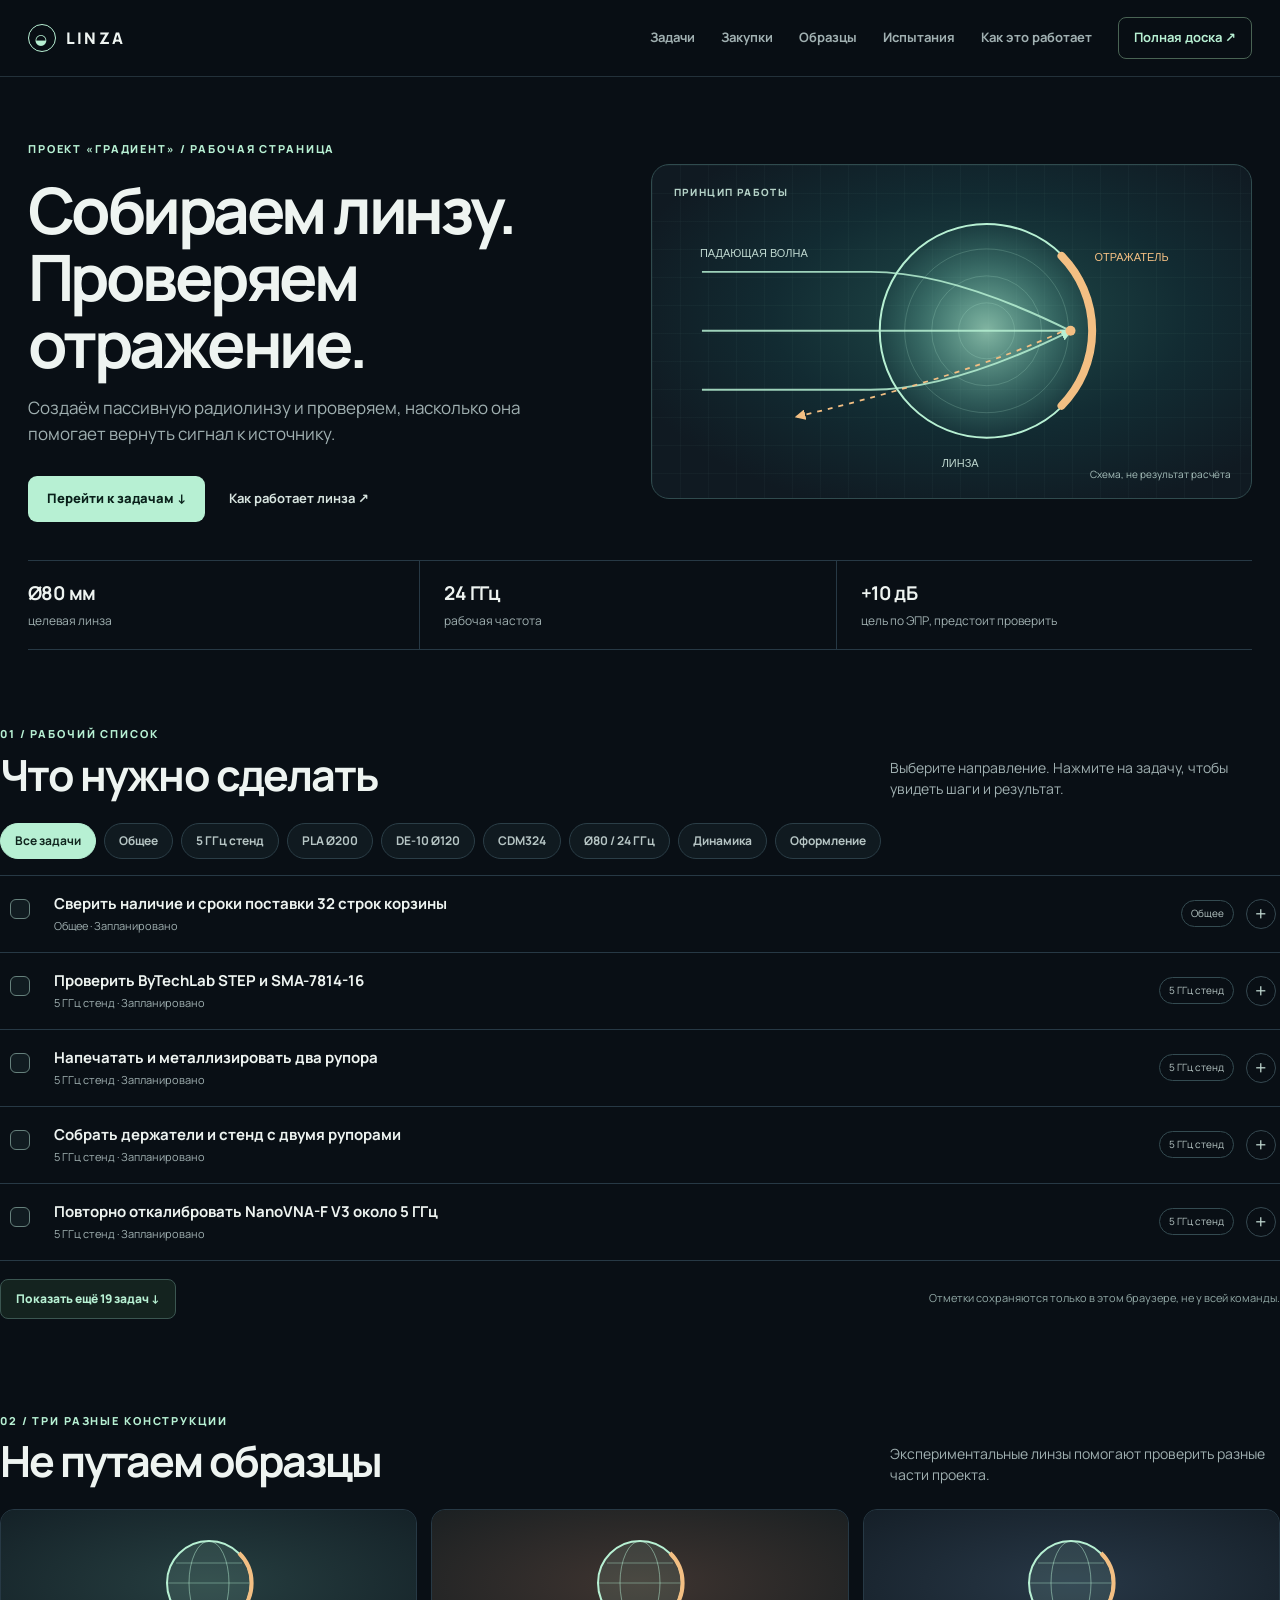
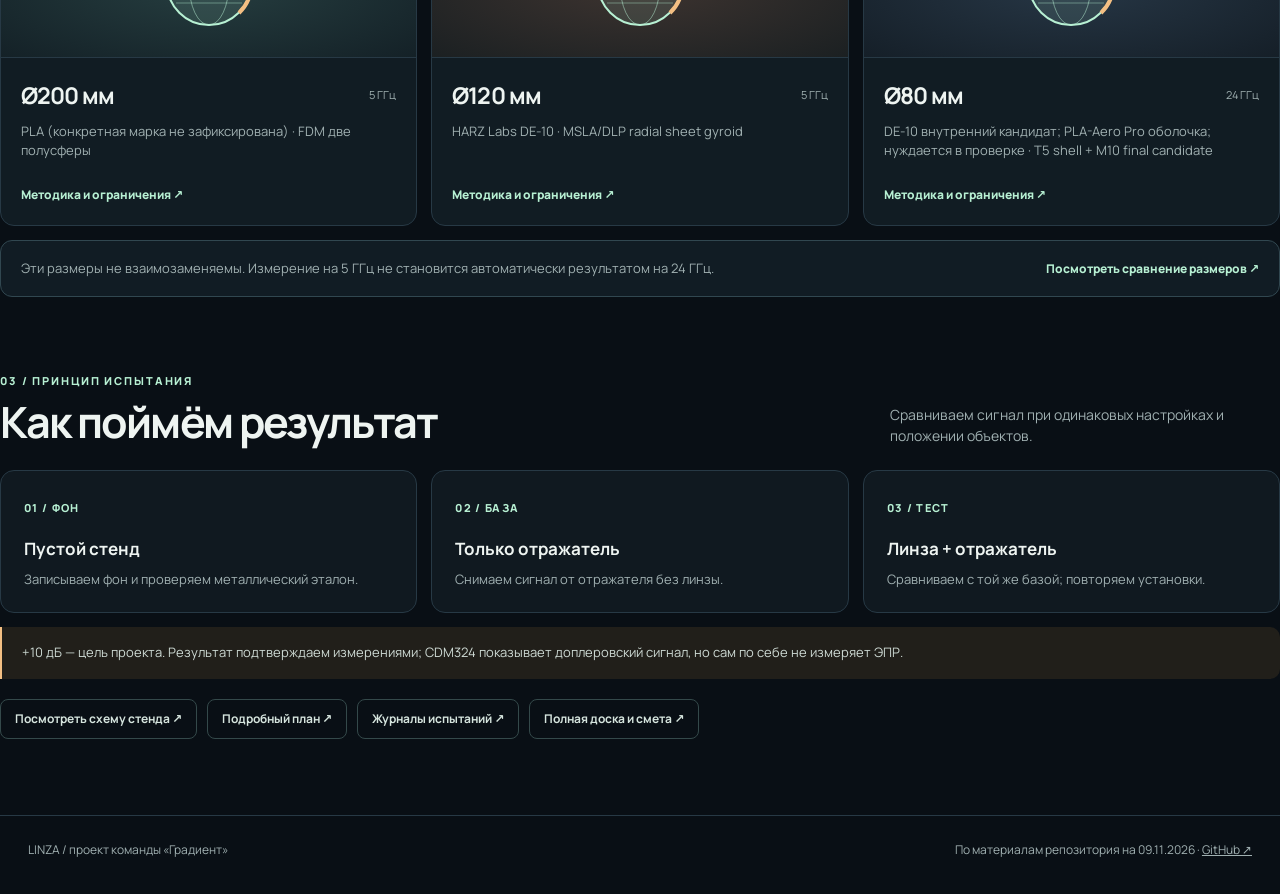
==== commit c4813c89: "Unify project tasks, procurement and local progress" ====
--- a/site/index.html
+++ b/site/index.html
@@ -1,16 +1,12 @@
 <!doctype html>
-<html lang="ru"><head><meta charset="utf-8"><meta name="viewport" content="width=device-width,initial-scale=1"><meta name="color-scheme" content="dark"><meta name="description" content="Рабочая страница проекта LINZA: задачи, образцы и испытания."><title>LINZA — рабочая страница проекта</title><link rel="stylesheet" href="./work.css"><script src="./work.js" defer></script></head>
+<html lang="ru"><head><meta charset="utf-8"><meta name="viewport" content="width=device-width,initial-scale=1"><meta name="color-scheme" content="dark"><meta name="description" content="Рабочая страница проекта LINZA: задачи, образцы и испытания."><title>LINZA — рабочая страница проекта</title><link rel="stylesheet" href="./work.css"><script src="./site-state.js" defer></script><script src="./work.js" defer></script></head>
 <body>
-<header class="top"><div class="shell"><a class="brand" href="./index.html"><span class="brand-mark">◒</span> LINZA</a><nav class="topnav" aria-label="Навигация"><a href="#work">Задачи</a><a href="#designs">Образцы</a><a href="#experiment">Испытания</a><a href="./explain.html">Как это работает</a><a class="nav-btn" href="./board.html">Полная доска ↗</a></nav></div></header>
+<header class="top"><div class="shell"><a class="brand" href="./index.html"><span class="brand-mark">◒</span> LINZA</a><nav class="topnav" aria-label="Навигация"><a href="#work">Задачи</a><a href="./board.html#budget">Закупки</a><a href="#designs">Образцы</a><a href="#experiment">Испытания</a><a href="./explain.html">Как это работает</a><a class="nav-btn" href="./board.html">Полная доска ↗</a></nav></div></header>
 <main>
 <section class="shell hero" aria-labelledby="hero-title"><div><div class="eyebrow">Проект «Градиент» / рабочая страница</div><h1 id="hero-title">Собираем линзу.<br>Проверяем отражение.</h1><p>Создаём пассивную радиолинзу и проверяем, насколько она помогает вернуть сигнал к источнику.</p><div class="hero-actions"><a class="button" href="#work">Перейти к задачам ↓</a><a class="textlink" href="./explain.html">Как работает линза ↗</a></div></div>
 <div class="visual"><span class="visual-label">ПРИНЦИП РАБОТЫ</span><svg viewBox="0 0 600 330" role="img" aria-label="Радиоволна проходит через линзу, отражается от колпачка и возвращается обратно"><defs><radialGradient id="lens"><stop offset="0" stop-color="#b7f0d3" stop-opacity=".65"/><stop offset=".65" stop-color="#7cd1bb" stop-opacity=".26"/><stop offset="1" stop-color="#68c2ae" stop-opacity=".07"/></radialGradient><marker id="arr" viewBox="0 0 10 10" refX="8" refY="5" markerWidth="6" markerHeight="6" orient="auto"><path d="M0 0 10 5 0 10Z" fill="#b7f0d3"/></marker><marker id="arr2" viewBox="0 0 10 10" refX="8" refY="5" markerWidth="6" markerHeight="6" orient="auto"><path d="M0 0 10 5 0 10Z" fill="#f3bf83"/></marker></defs><circle cx="335" cy="165" r="107" fill="url(#lens)" stroke="#b7f0d3" stroke-width="2"/><circle cx="335" cy="165" r="82" fill="none" stroke="#b7f0d3" stroke-opacity=".2"/><circle cx="335" cy="165" r="55" fill="none" stroke="#b7f0d3" stroke-opacity=".2"/><circle cx="335" cy="165" r="28" fill="none" stroke="#b7f0d3" stroke-opacity=".2"/><path d="M410 90 A107 107 0 0 1 410 240" fill="none" stroke="#f3bf83" stroke-width="8" stroke-linecap="round"/><path d="M50 106 H219 Q300 106 419 165 M50 165 H418 M50 224 H219 Q300 224 419 165" fill="none" stroke="#b7f0d3" stroke-width="2" stroke-opacity=".85" marker-end="url(#arr)"/><path d="M410 166 Q315 210 145 251" fill="none" stroke="#f3bf83" stroke-width="1.8" stroke-dasharray="5 6" marker-end="url(#arr2)"/><circle cx="419" cy="165" r="5" fill="#f3bf83"/><text x="48" y="91" fill="#bed7cf" font-size="11" font-family="sans-serif">ПАДАЮЩАЯ ВОЛНА</text><text x="443" y="95" fill="#f3bf83" font-size="11" font-family="sans-serif">ОТРАЖАТЕЛЬ</text><text x="290" y="301" fill="#bed7cf" font-size="11" font-family="sans-serif">ЛИНЗА</text></svg><span class="visual-note">Схема, не результат расчёта</span></div></section>
-<div class="shell"><div class="strip"><div class="strip-item"><b>Ø80 мм</b><span>целевая линза</span></div><div class="strip-item"><b>24 ГГц</b><span>рабочая частота</span></div><div class="strip-item"><b>+10 дБ</b><span>цель по ЭПР, предстоит проверить</span></div></div></div>
-<section class="shell section" id="work"><div class="section-top"><div><div class="eyebrow">01 / рабочий список</div><h2>Что нужно сделать</h2></div><p>Выберите направление. Нажмите на задачу, чтобы увидеть шаги и результат.</p></div><div class="tabs" role="group" aria-label="Фильтр задач"><button class="tab" data-filter="all" aria-pressed="true">Все задачи</button><button class="tab" data-filter="stand" aria-pressed="false">Стенд 5 ГГц</button><button class="tab" data-filter="pla" aria-pressed="false">PLA Ø200</button><button class="tab" data-filter="de10" aria-pressed="false">DE-10 Ø120</button><button class="tab" data-filter="final" aria-pressed="false">Ø80 / 24 ГГц</button></div><div class="worklist" id="worklist"></div><noscript>Для интерактивного списка включите JavaScript или откройте <a href="./board.html">полную доску задач</a>.</noscript><div class="list-foot"><button class="more" id="show-more" type="button" hidden>Показать остальные задачи ↓</button><span class="local-note" id="local-note">Отметки сохраняются только в этом браузере, не у всей команды.</span></div></section>
-<section class="shell section" id="designs"><div class="section-top"><div><div class="eyebrow">02 / три разные конструкции</div><h2>Не путаем образцы</h2></div><p>Экспериментальные линзы помогают проверить разные части проекта.</p></div><div class="cards">
-<article class="design"><div class="design-art"><svg viewBox="0 0 150 125" role="img" aria-label="Сферический PLA образец"><circle cx="75" cy="62" r="49" fill="#a3dfc5" fill-opacity=".12" stroke="#b7f0d3" stroke-width="1.5"/><ellipse cx="75" cy="62" rx="21" ry="49" fill="none" stroke="#b7f0d3" stroke-opacity=".55"/><path d="M27 62h96M34 40h82M34 84h82" stroke="#b7f0d3" stroke-opacity=".4"/><path d="M110 28A49 49 0 0 1 110 96" fill="none" stroke="#f3bf83" stroke-width="4"/></svg></div><div class="design-info"><div class="design-top"><h3>Ø200 мм</h3><em>5 ГГц</em></div><p>PLA / FDM. Экспериментальная печатная линза и её проверка на стенде.</p><a href="https://github.com/dikobrazuka/linza/blob/main/docs/23_PLA_200MM_FDM_EXPERIMENT.md">Подробнее об образце ↗</a></div></article>
-<article class="design"><div class="design-art"><svg viewBox="0 0 150 125" role="img" aria-label="Пористая фотополимерная линза"><circle cx="75" cy="62" r="44" fill="#efbd83" fill-opacity=".11" stroke="#efbd83" stroke-width="1.5"/><g fill="none" stroke="#efbd83" stroke-opacity=".6"><circle cx="75" cy="62" r="32"/><circle cx="75" cy="62" r="20"/><circle cx="75" cy="62" r="8"/><path d="M31 62h88M75 18v88M44 31l62 62M106 31 44 93"/></g></svg></div><div class="design-info"><div class="design-top"><h3>Ø120 мм</h3><em>5 ГГц</em></div><p>DE-10 / фотополимер. Кандидат с градиентной структурой типа гироид.</p><a href="https://github.com/dikobrazuka/linza/blob/main/experiment/DE10_120_TEST_PROCEDURE.md">Подробнее об образце ↗</a></div></article>
-<article class="design"><div class="design-art"><svg viewBox="0 0 150 125" role="img" aria-label="Целевая линза с защитным корпусом"><circle cx="75" cy="62" r="39" fill="#9cd3e5" fill-opacity=".13" stroke="#9cd3e5" stroke-width="2"/><circle cx="75" cy="62" r="34" fill="none" stroke="#9cd3e5" stroke-opacity=".45" stroke-dasharray="3 4"/><path d="M102 34A39 39 0 0 1 102 90" fill="none" stroke="#f3bf83" stroke-width="4"/><circle cx="75" cy="62" r="8" fill="#9cd3e5" fill-opacity=".45"/></svg></div><div class="design-info"><div class="design-top"><h3>Ø80 мм</h3><em>24 ГГц</em></div><p>Целевая конструкция. Отдельный расчёт, оболочка PLA-Aero Pro и проверка массы.</p><a href="https://github.com/dikobrazuka/linza/blob/main/experiment/FINAL_80_24GHZ_TEST_PROCEDURE.md">Подробнее о целевой линзе ↗</a></div></article>
-</div><div class="concept"><p>Эти размеры не взаимозаменяемы. Измерение на 5 ГГц не становится автоматически результатом на 24 ГГц.</p><a href="./explain.html#scale">Посмотреть сравнение размеров ↗</a></div></section>
+<div class="shell"><div class="strip"><div class="strip-item"><b id="target-diameter">—</b><span>целевая линза</span></div><div class="strip-item"><b id="target-frequency">—</b><span>рабочая частота</span></div><div class="strip-item"><b>+10 дБ</b><span>цель по ЭПР, предстоит проверить</span></div></div></div>
+<section class="shell section" id="work"><div class="section-top"><div><div class="eyebrow">01 / рабочий список</div><h2>Что нужно сделать</h2></div><p>Выберите направление. Нажмите на задачу, чтобы увидеть шаги и результат.</p></div><div class="tabs" id="work-filters" role="group" aria-label="Фильтр задач"></div><div class="worklist" id="worklist"></div><noscript>Для интерактивного списка включите JavaScript или откройте <a href="./board.html">полную доску задач</a>.</noscript><div class="list-foot"><button class="more" id="show-more" type="button" hidden>Показать остальные задачи ↓</button><span class="local-note" id="local-note">Отметки сохраняются только в этом браузере, не у всей команды.</span></div></section>
+<section class="shell section" id="designs"><div class="section-top"><div><div class="eyebrow">02 / три разные конструкции</div><h2>Не путаем образцы</h2></div><p>Экспериментальные линзы помогают проверить разные части проекта.</p></div><div class="cards" id="design-cards"><p>Загрузка описания образцов…</p></div><div class="concept"><p>Эти размеры не взаимозаменяемы. Измерение на 5 ГГц не становится автоматически результатом на 24 ГГц.</p><a href="./explain.html#scale">Посмотреть сравнение размеров ↗</a></div></section>
 <section class="shell section" id="experiment"><div class="section-top"><div><div class="eyebrow">03 / принцип испытания</div><h2>Как поймём результат</h2></div><p>Сравниваем сигнал при одинаковых настройках и положении объектов.</p></div><div class="method-grid"><article class="method"><span class="num">01 / ФОН</span><h3>Пустой стенд</h3><p>Записываем фон и проверяем металлический эталон.</p></article><article class="method"><span class="num">02 / БАЗА</span><h3>Только отражатель</h3><p>Снимаем сигнал от отражателя без линзы.</p></article><article class="method"><span class="num">03 / ТЕСТ</span><h3>Линза + отражатель</h3><p>Сравниваем с той же базой; повторяем установки.</p></article></div><div class="notice">+10 дБ — цель проекта. Результат подтверждаем измерениями; CDM324 показывает доплеровский сигнал, но сам по себе не измеряет ЭПР.</div><div class="resources"><a class="resource" href="./explain.html#method">Посмотреть схему стенда ↗</a><a class="resource" href="https://github.com/dikobrazuka/linza/blob/main/docs/24_MASTER_BUILD_AND_TEST_ORDER.md">Подробный план ↗</a><a class="resource" href="https://github.com/dikobrazuka/linza/blob/main/experiment/RUN_LOG_TEMPLATES.md">Журналы испытаний ↗</a><a class="resource" href="./board.html">Полная доска и смета ↗</a></div></section>
 </main><footer><div class="shell"><span>LINZA / проект команды «Градиент»</span><span>По материалам репозитория на 09.11.2026 · <a href="https://github.com/dikobrazuka/linza">GitHub ↗</a></span></div></footer></body></html>
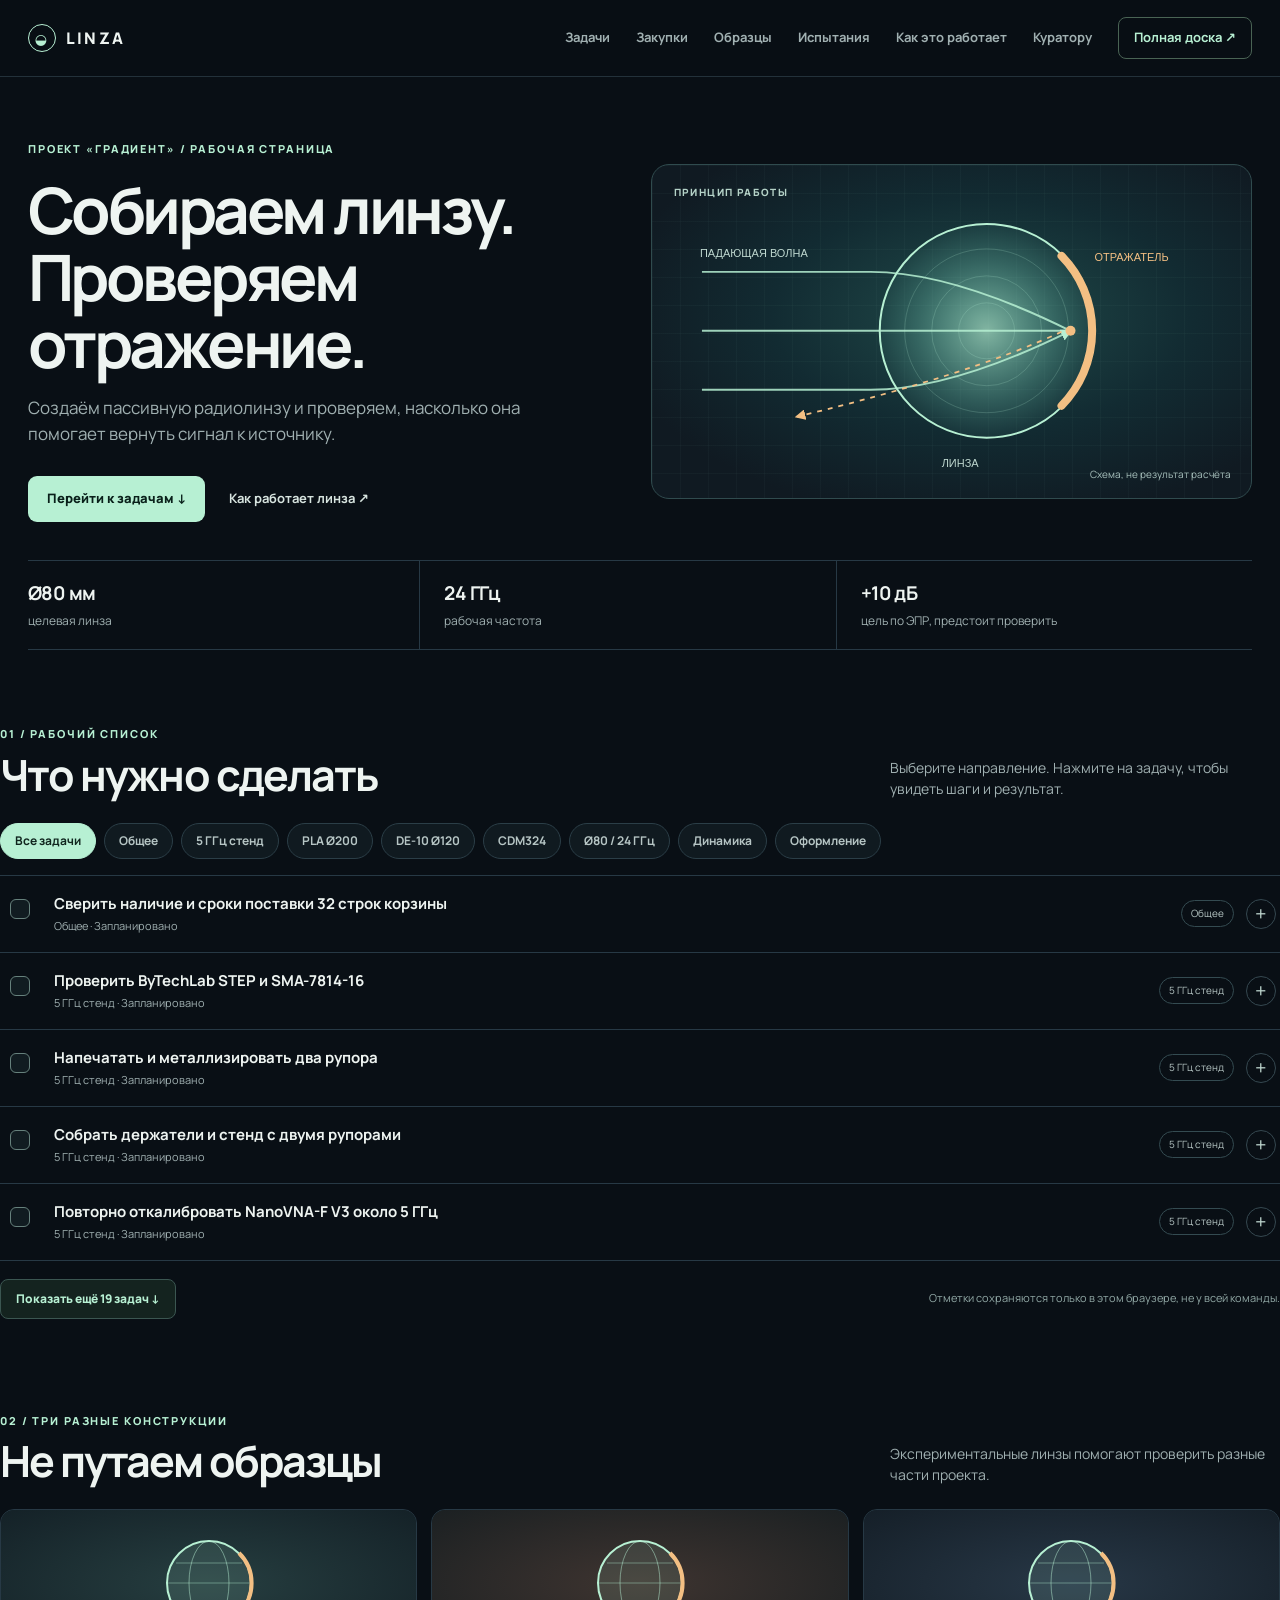
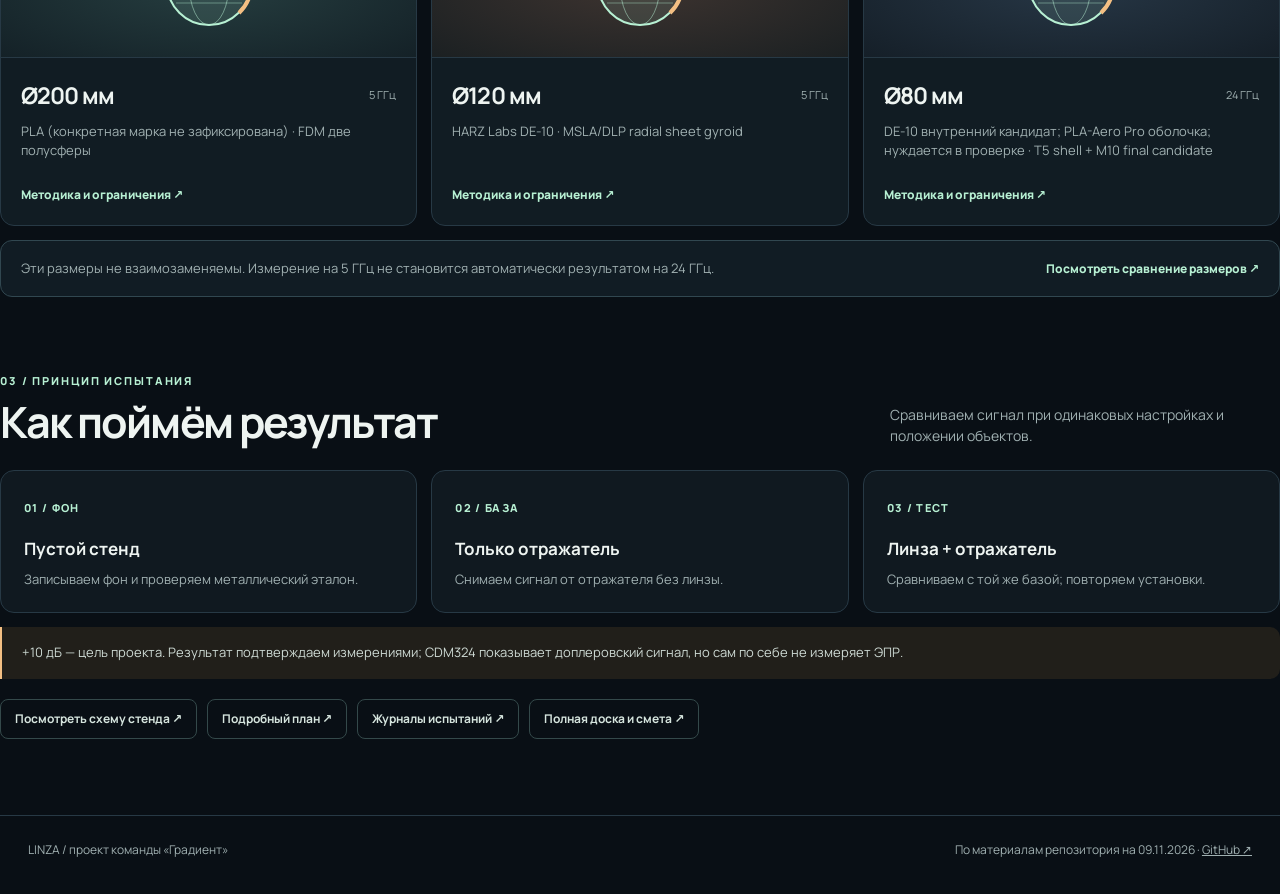
==== commit be5139f0: "Add concise project brief for curator" ====
--- a/site/index.html
+++ b/site/index.html
@@ -1,7 +1,7 @@
 <!doctype html>
 <html lang="ru"><head><meta charset="utf-8"><meta name="viewport" content="width=device-width,initial-scale=1"><meta name="color-scheme" content="dark"><meta name="description" content="Рабочая страница проекта LINZA: задачи, образцы и испытания."><title>LINZA — рабочая страница проекта</title><link rel="stylesheet" href="./work.css"><script src="./site-state.js" defer></script><script src="./work.js" defer></script></head>
 <body>
-<header class="top"><div class="shell"><a class="brand" href="./index.html"><span class="brand-mark">◒</span> LINZA</a><nav class="topnav" aria-label="Навигация"><a href="#work">Задачи</a><a href="./board.html#budget">Закупки</a><a href="#designs">Образцы</a><a href="#experiment">Испытания</a><a href="./explain.html">Как это работает</a><a class="nav-btn" href="./board.html">Полная доска ↗</a></nav></div></header>
+<header class="top"><div class="shell"><a class="brand" href="./index.html"><span class="brand-mark">◒</span> LINZA</a><nav class="topnav" aria-label="Навигация"><a href="#work">Задачи</a><a href="./board.html#budget">Закупки</a><a href="#designs">Образцы</a><a href="#experiment">Испытания</a><a href="./explain.html">Как это работает</a><a class="curator-link" href="./curator.html">Куратору</a><a class="nav-btn" href="./board.html">Полная доска ↗</a></nav></div></header>
 <main>
 <section class="shell hero" aria-labelledby="hero-title"><div><div class="eyebrow">Проект «Градиент» / рабочая страница</div><h1 id="hero-title">Собираем линзу.<br>Проверяем отражение.</h1><p>Создаём пассивную радиолинзу и проверяем, насколько она помогает вернуть сигнал к источнику.</p><div class="hero-actions"><a class="button" href="#work">Перейти к задачам ↓</a><a class="textlink" href="./explain.html">Как работает линза ↗</a></div></div>
 <div class="visual"><span class="visual-label">ПРИНЦИП РАБОТЫ</span><svg viewBox="0 0 600 330" role="img" aria-label="Радиоволна проходит через линзу, отражается от колпачка и возвращается обратно"><defs><radialGradient id="lens"><stop offset="0" stop-color="#b7f0d3" stop-opacity=".65"/><stop offset=".65" stop-color="#7cd1bb" stop-opacity=".26"/><stop offset="1" stop-color="#68c2ae" stop-opacity=".07"/></radialGradient><marker id="arr" viewBox="0 0 10 10" refX="8" refY="5" markerWidth="6" markerHeight="6" orient="auto"><path d="M0 0 10 5 0 10Z" fill="#b7f0d3"/></marker><marker id="arr2" viewBox="0 0 10 10" refX="8" refY="5" markerWidth="6" markerHeight="6" orient="auto"><path d="M0 0 10 5 0 10Z" fill="#f3bf83"/></marker></defs><circle cx="335" cy="165" r="107" fill="url(#lens)" stroke="#b7f0d3" stroke-width="2"/><circle cx="335" cy="165" r="82" fill="none" stroke="#b7f0d3" stroke-opacity=".2"/><circle cx="335" cy="165" r="55" fill="none" stroke="#b7f0d3" stroke-opacity=".2"/><circle cx="335" cy="165" r="28" fill="none" stroke="#b7f0d3" stroke-opacity=".2"/><path d="M410 90 A107 107 0 0 1 410 240" fill="none" stroke="#f3bf83" stroke-width="8" stroke-linecap="round"/><path d="M50 106 H219 Q300 106 419 165 M50 165 H418 M50 224 H219 Q300 224 419 165" fill="none" stroke="#b7f0d3" stroke-width="2" stroke-opacity=".85" marker-end="url(#arr)"/><path d="M410 166 Q315 210 145 251" fill="none" stroke="#f3bf83" stroke-width="1.8" stroke-dasharray="5 6" marker-end="url(#arr2)"/><circle cx="419" cy="165" r="5" fill="#f3bf83"/><text x="48" y="91" fill="#bed7cf" font-size="11" font-family="sans-serif">ПАДАЮЩАЯ ВОЛНА</text><text x="443" y="95" fill="#f3bf83" font-size="11" font-family="sans-serif">ОТРАЖАТЕЛЬ</text><text x="290" y="301" fill="#bed7cf" font-size="11" font-family="sans-serif">ЛИНЗА</text></svg><span class="visual-note">Схема, не результат расчёта</span></div></section>
--- a/site/work.css
+++ b/site/work.css
@@ -1,3 +1,5 @@
 @import url('https://fonts.googleapis.com/css2?family=Manrope:wght@400;500;600;700;800&display=swap');
 :root{--bg:#090f15;--panel:#111b24;--line:#273945;--text:#eef4f1;--muted:#a0b0b1;--mint:#b7f0d3;--orange:#f3bf83;--blue:#9cd3e5;--max:1280px;font-family:Manrope,system-ui,-apple-system,'Segoe UI',sans-serif;color-scheme:dark}*{box-sizing:border-box}html{scroll-behavior:smooth}body{margin:0;color:var(--text);background:var(--bg);line-height:1.5}a{color:inherit}button,input{font:inherit}button,a,summary,input{outline-offset:4px}button:focus-visible,a:focus-visible,summary:focus-visible,input:focus-visible{outline:3px solid var(--orange)}[hidden]{display:none!important}.shell{max-width:var(--max);margin:auto;padding:0 28px}.top{position:sticky;top:0;z-index:10;background:rgba(9,15,21,.93);border-bottom:1px solid #23313a;backdrop-filter:blur(18px)}.top .shell{height:76px;display:flex;align-items:center;gap:26px}.brand{display:flex;align-items:center;gap:10px;text-decoration:none;font-size:16px;font-weight:800;letter-spacing:.14em;margin-right:auto}.brand-mark{display:grid;place-items:center;width:28px;height:28px;border:1px solid var(--mint);border-radius:50%;color:var(--mint);font-size:14px}.topnav{display:flex;align-items:center;gap:26px}.topnav a{text-decoration:none;color:var(--muted);font-size:13px;font-weight:700}.topnav a:hover{color:var(--text)}.nav-btn{padding:10px 15px;border:1px solid #496354;border-radius:8px;color:var(--mint)!important}.hero{display:grid;grid-template-columns:1fr 1.05fr;gap:50px;align-items:center;padding-top:64px;padding-bottom:38px;min-height:420px}.eyebrow{font-size:11px;letter-spacing:.17em;text-transform:uppercase;color:var(--mint);font-weight:800}.hero h1{font-size:clamp(43px,5vw,70px);line-height:1.05;letter-spacing:-.055em;margin:18px 0 18px}.hero p{font-size:17px;color:var(--muted);max-width:510px;margin:0}.hero-actions{display:flex;gap:12px;align-items:center;margin-top:30px;flex-wrap:wrap}.button{border:0;border-radius:9px;padding:13px 19px;background:var(--mint);color:#09201a;font-size:13px;font-weight:800;text-decoration:none;cursor:pointer}.button:hover{background:#d6ffe9}.textlink{color:#d7e4df;text-decoration:none;font-size:13px;font-weight:700;padding:12px}.textlink:hover{text-decoration:underline}.visual{border:1px solid #304b4e;border-radius:18px;background:radial-gradient(ellipse at 55% 45%,#214b4a 0,#122b32 45%,#101a22 80%);position:relative;overflow:hidden;min-height:335px;display:grid;place-items:center}.visual:before{content:'';position:absolute;inset:0;background-image:linear-gradient(#b2e7d008 1px,transparent 1px),linear-gradient(90deg,#b2e7d008 1px,transparent 1px);background-size:28px 28px}.visual svg{width:100%;height:auto;position:relative;max-height:335px}.visual-label{position:absolute;top:20px;left:22px;font-size:10px;letter-spacing:.14em;color:#b5d3c8;font-weight:800}.visual-note{position:absolute;right:20px;bottom:16px;color:#a8c1bd;font-size:10px}.strip{border-block:1px solid var(--line);display:flex;gap:0}.strip-item{padding:18px 24px;flex:1;border-right:1px solid var(--line)}.strip-item:first-child{padding-left:0}.strip-item:last-child{border:0}.strip-item b{font-size:19px;display:block;letter-spacing:-.03em}.strip-item span{font-size:12px;color:var(--muted)}.section{padding:76px 0 0;scroll-margin-top:95px}.section-top{display:flex;align-items:end;justify-content:space-between;gap:20px;margin-bottom:24px}.section-top h2{font-size:clamp(29px,3.5vw,43px);letter-spacing:-.045em;line-height:1.12;margin:8px 0 0}.section-top p{font-size:14px;color:var(--muted);margin:0;max-width:390px}.tabs{display:flex;gap:8px;flex-wrap:wrap;margin-bottom:16px}.tab{border:1px solid #2b3e47;border-radius:99px;padding:8px 14px;color:#b6c5c4;background:#101a20;cursor:pointer;font-size:12px;font-weight:700}.tab[aria-pressed=true]{background:var(--mint);color:#10251e;border-color:var(--mint)}.worklist{border-top:1px solid var(--line)}.task{display:grid;grid-template-columns:34px minmax(0,1fr);gap:12px;padding:0 0 0 6px;border-bottom:1px solid var(--line);align-items:start}.check{margin-top:23px;appearance:none;width:20px;height:20px;border:1px solid #66817c;border-radius:6px;background:#111c21;cursor:pointer}.check:checked{background:var(--mint);border-color:var(--mint)}.check:checked:after{content:'✓';display:block;text-align:center;color:#10251e;font-size:14px;line-height:18px;font-weight:900}.task details{min-width:0}.task summary{list-style:none;cursor:pointer;padding:17px 2px;display:grid;grid-template-columns:minmax(0,1fr) auto 32px;align-items:center;gap:12px}.task summary::-webkit-details-marker{display:none}.task summary strong{font-size:15px;font-weight:700;display:block}.task summary small{display:block;font-size:11px;color:var(--muted);margin-top:3px}.task .tag{color:#b7c7c5;border:1px solid #344b51;border-radius:99px;padding:5px 9px;font-size:10px;white-space:nowrap}.plus{width:30px;height:30px;border:1px solid #354850;border-radius:50%;display:grid;place-items:center;color:#c0d8d0;font-size:20px;line-height:1}.task details[open] .plus{transform:rotate(45deg)}.taskbody{padding:0 40px 22px 0;max-width:750px;color:#bdceca;font-size:14px}.taskbody p{margin:0 0 10px}.taskbody ol{padding-left:19px;margin:0 0 12px}.taskbody li{margin:6px 0}.taskbody .done{border-left:2px solid var(--mint);padding-left:12px;color:#dcebe4}.taskbody a{color:var(--mint);font-weight:700;text-decoration:none}.taskbody a:hover{text-decoration:underline}.list-foot{display:flex;justify-content:space-between;align-items:center;gap:12px;padding:18px 0;color:var(--muted);font-size:12px}.more{border:1px solid #3b5651;background:#14231f;color:var(--mint);padding:10px 15px;border-radius:8px;font-size:12px;font-weight:800;cursor:pointer}.local-note{font-size:11px;color:#91a8a5}.cards{display:grid;grid-template-columns:repeat(3,1fr);gap:14px}.design{background:#111c23;border:1px solid var(--line);border-radius:14px;overflow:hidden}.design-art{height:148px;display:grid;place-items:center;background:radial-gradient(ellipse at center,#263e40,#142127);border-bottom:1px solid var(--line)}.design:nth-child(2) .design-art{background:radial-gradient(ellipse at center,#3e3430,#1b2022)}.design:nth-child(3) .design-art{background:radial-gradient(ellipse at center,#273746,#151f28)}.design-art svg{width:150px;height:125px}.design-info{padding:20px}.design-top{display:flex;align-items:center;justify-content:space-between;gap:10px}.design h3{margin:0;font-size:23px;letter-spacing:-.04em}.design em{font-style:normal;color:var(--muted);font-size:11px}.design p{font-size:13px;color:var(--muted);min-height:44px;margin:9px 0 15px}.design a{font-size:12px;font-weight:800;text-decoration:none;color:var(--mint)}.concept{margin-top:14px;display:flex;justify-content:space-between;gap:15px;align-items:center;padding:18px 20px;border:1px solid #314750;border-radius:12px;background:#111c24}.concept p{margin:0;color:var(--muted);font-size:13px}.concept a{font-size:12px;color:var(--mint);font-weight:800;text-decoration:none;white-space:nowrap}.method-grid{display:grid;grid-template-columns:repeat(3,1fr);gap:14px}.method{border:1px solid var(--line);padding:23px;border-radius:14px;background:#101920}.method .num{color:var(--mint);font-size:11px;font-weight:800;letter-spacing:.12em}.method h3{font-size:17px;margin:18px 0 8px}.method p{font-size:13px;color:var(--muted);margin:0}.notice{margin-top:14px;color:#cdd9d3;font-size:13px;padding:16px 20px;border-left:2px solid var(--orange);background:#211f1a;border-radius:0 10px 10px 0}.resources{display:flex;gap:10px;flex-wrap:wrap;margin-top:20px}.resource{color:#d6e5de;border:1px solid #34494a;border-radius:8px;text-decoration:none;padding:10px 14px;font-size:12px;font-weight:700}.resource:hover{border-color:var(--mint)}footer{margin-top:76px;border-top:1px solid var(--line);padding:25px 0 35px;color:var(--muted);font-size:12px}footer .shell{display:flex;justify-content:space-between;gap:20px;flex-wrap:wrap}footer a{color:var(--muted)}@media(max-width:850px){.hero{grid-template-columns:1fr;gap:30px;padding-top:40px}.visual{min-height:260px}.visual svg{max-height:290px}.topnav a:not(.nav-btn){display:none}.cards,.method-grid{grid-template-columns:1fr 1fr}.section{padding-top:55px}}@media(max-width:560px){.shell{padding:0 18px}.top .shell{height:64px}.hero h1{font-size:43px}.hero p{font-size:15px}.visual{min-height:220px}.strip-item{padding:14px 10px}.strip-item b{font-size:16px}.strip-item span{font-size:10px}.section-top{display:block}.section-top p{margin-top:12px}.cards,.method-grid{grid-template-columns:1fr}.task summary{grid-template-columns:minmax(0,1fr) 30px}.task summary .tag{display:none}.taskbody{padding-right:10px}.list-foot{align-items:flex-start;flex-direction:column}.concept{align-items:flex-start;flex-direction:column}.design p{min-height:0}footer{margin-top:50px}}
 @media(prefers-reduced-motion:reduce){html{scroll-behavior:auto}}
+
+@media(max-width:850px){.topnav a.curator-link{display:inline;color:#b7f0d3}}@media(max-width:560px){.top .shell{gap:10px}.topnav{gap:8px}.topnav a.curator-link{font-size:11px}.topnav .nav-btn{font-size:11px;padding:8px}}
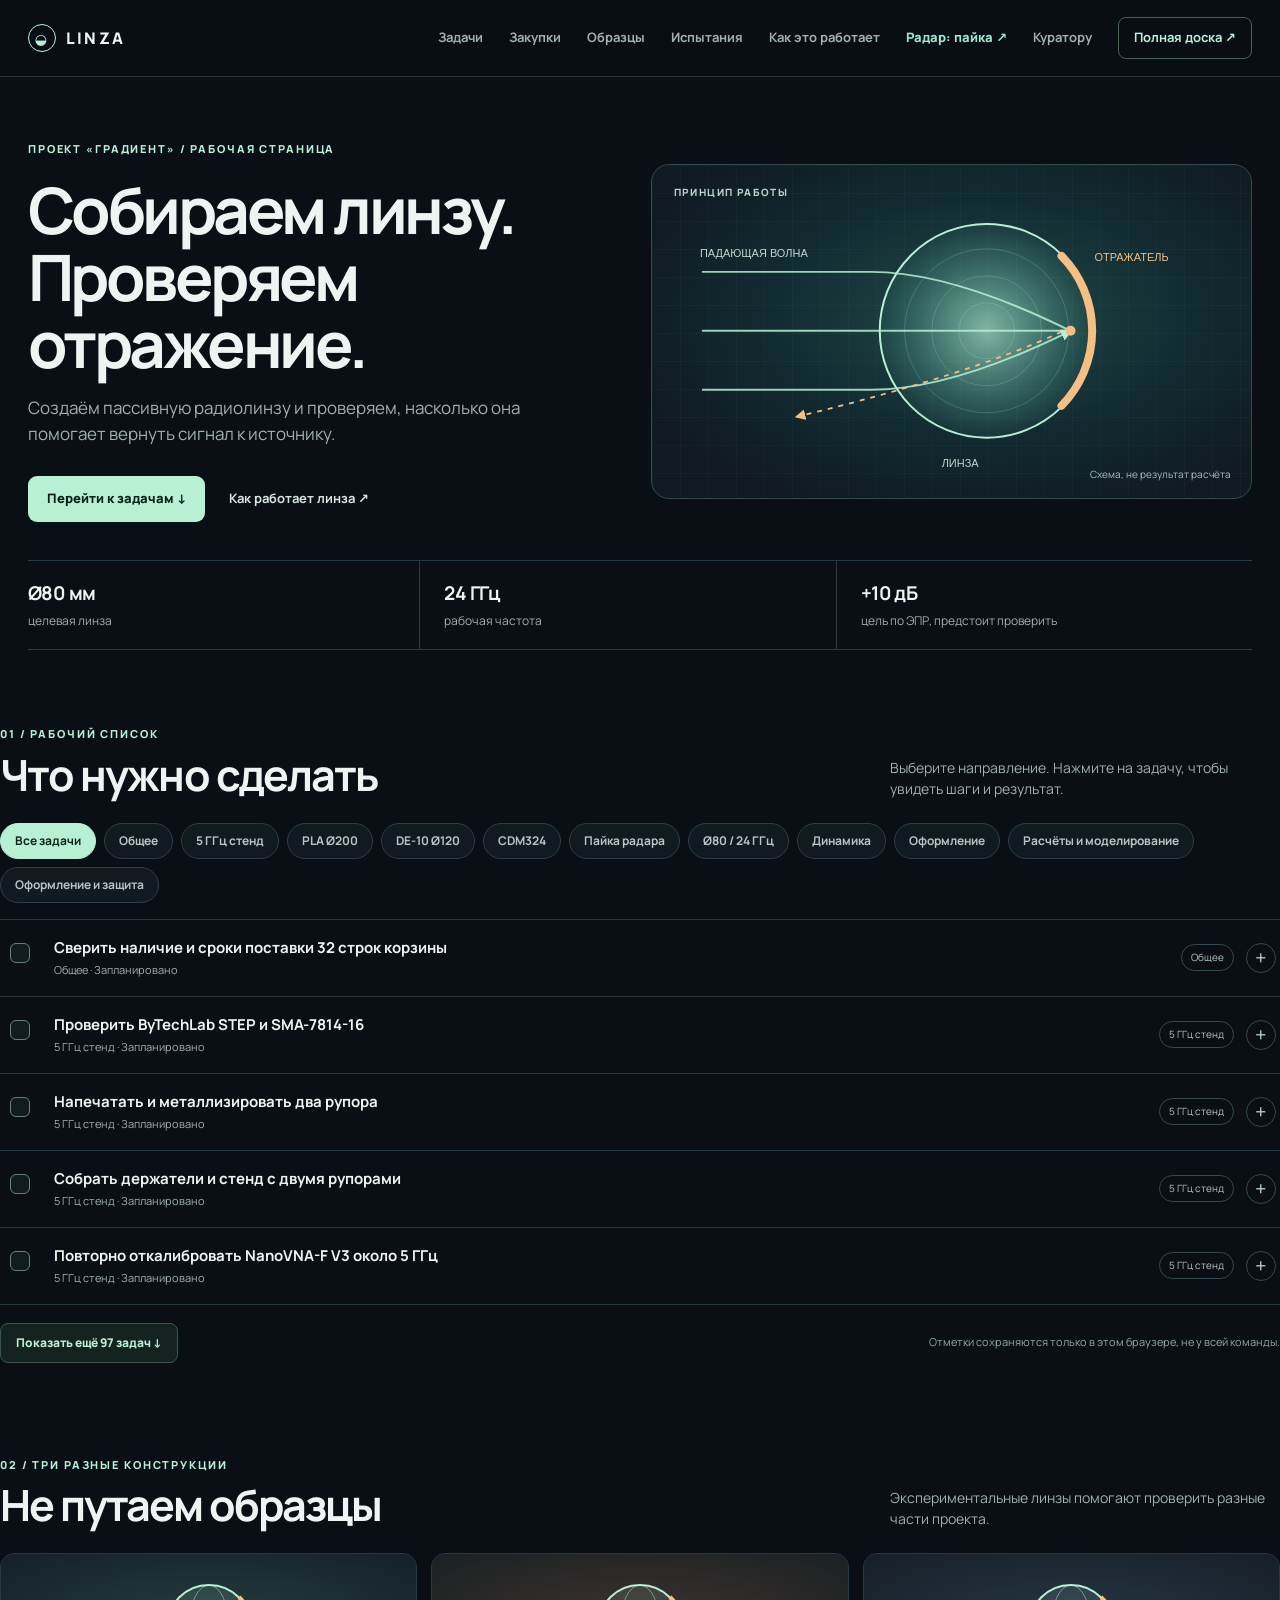
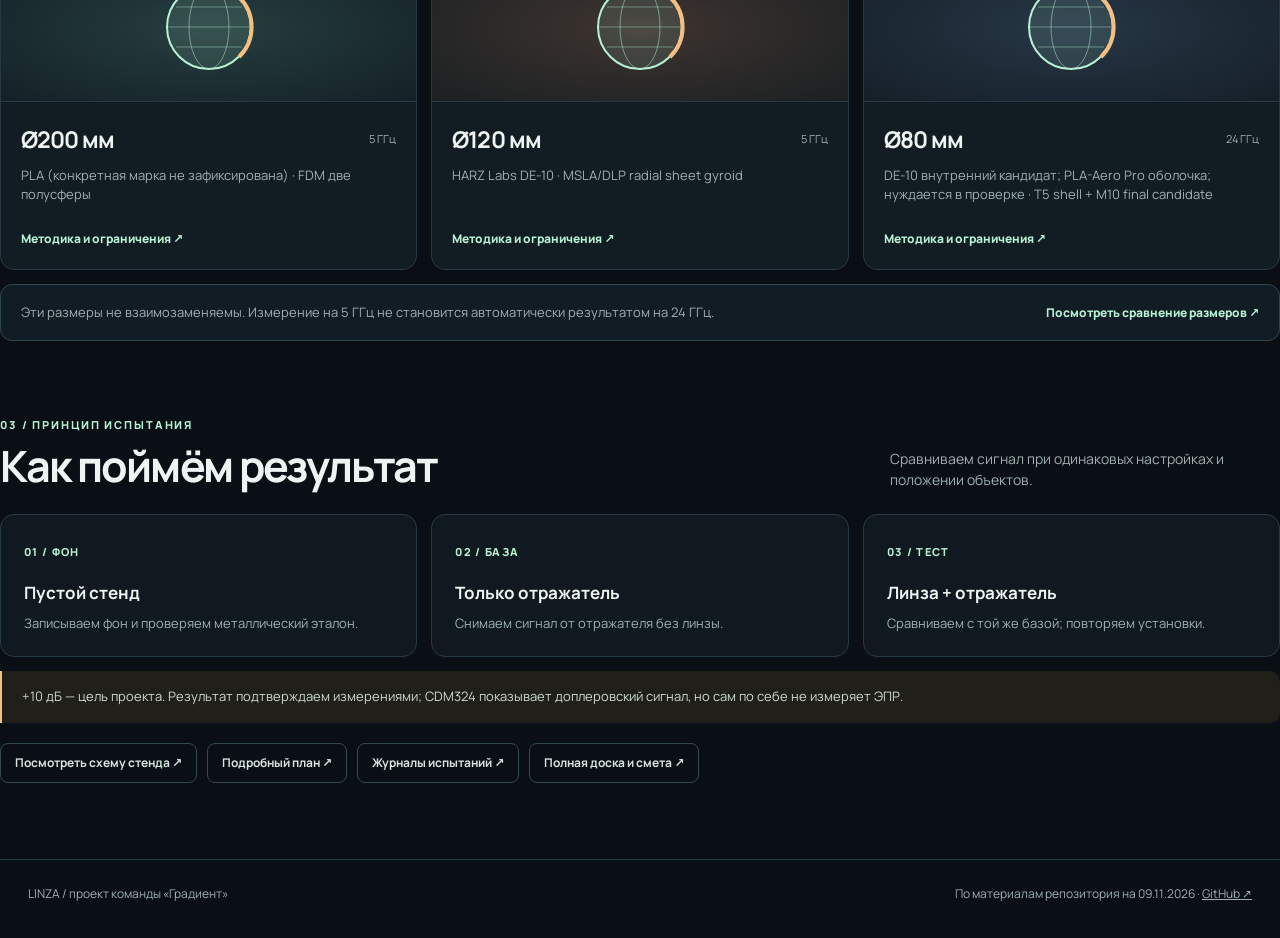
==== commit 3dee51fb: "site: link illustrated radar soldering guide and document authoritative source" ====
--- a/site/index.html
+++ b/site/index.html
@@ -1,7 +1,7 @@
 <!doctype html>
 <html lang="ru"><head><meta charset="utf-8"><meta name="viewport" content="width=device-width,initial-scale=1"><meta name="color-scheme" content="dark"><meta name="description" content="Рабочая страница проекта LINZA: задачи, образцы и испытания."><title>LINZA — рабочая страница проекта</title><link rel="stylesheet" href="./work.css"><script src="./site-state.js" defer></script><script src="./work.js" defer></script></head>
 <body>
-<header class="top"><div class="shell"><a class="brand" href="./index.html"><span class="brand-mark">◒</span> LINZA</a><nav class="topnav" aria-label="Навигация"><a href="#work">Задачи</a><a href="./board.html#budget">Закупки</a><a href="#designs">Образцы</a><a href="#experiment">Испытания</a><a href="./explain.html">Как это работает</a><a class="curator-link" href="./curator.html">Куратору</a><a class="nav-btn" href="./board.html">Полная доска ↗</a></nav></div></header>
+<header class="top"><div class="shell"><a class="brand" href="./index.html"><span class="brand-mark">◒</span> LINZA</a><nav class="topnav" aria-label="Навигация"><a href="#work">Задачи</a><a href="./board.html#budget">Закупки</a><a href="#designs">Образцы</a><a href="#experiment">Испытания</a><a href="./explain.html">Как это работает</a><a href="./radar.html" style="color:#9ce7ce;font-weight:800">Радар: пайка ↗</a><a class="curator-link" href="./curator.html">Куратору</a><a class="nav-btn" href="./board.html">Полная доска ↗</a></nav></div></header>
 <main>
 <section class="shell hero" aria-labelledby="hero-title"><div><div class="eyebrow">Проект «Градиент» / рабочая страница</div><h1 id="hero-title">Собираем линзу.<br>Проверяем отражение.</h1><p>Создаём пассивную радиолинзу и проверяем, насколько она помогает вернуть сигнал к источнику.</p><div class="hero-actions"><a class="button" href="#work">Перейти к задачам ↓</a><a class="textlink" href="./explain.html">Как работает линза ↗</a></div></div>
 <div class="visual"><span class="visual-label">ПРИНЦИП РАБОТЫ</span><svg viewBox="0 0 600 330" role="img" aria-label="Радиоволна проходит через линзу, отражается от колпачка и возвращается обратно"><defs><radialGradient id="lens"><stop offset="0" stop-color="#b7f0d3" stop-opacity=".65"/><stop offset=".65" stop-color="#7cd1bb" stop-opacity=".26"/><stop offset="1" stop-color="#68c2ae" stop-opacity=".07"/></radialGradient><marker id="arr" viewBox="0 0 10 10" refX="8" refY="5" markerWidth="6" markerHeight="6" orient="auto"><path d="M0 0 10 5 0 10Z" fill="#b7f0d3"/></marker><marker id="arr2" viewBox="0 0 10 10" refX="8" refY="5" markerWidth="6" markerHeight="6" orient="auto"><path d="M0 0 10 5 0 10Z" fill="#f3bf83"/></marker></defs><circle cx="335" cy="165" r="107" fill="url(#lens)" stroke="#b7f0d3" stroke-width="2"/><circle cx="335" cy="165" r="82" fill="none" stroke="#b7f0d3" stroke-opacity=".2"/><circle cx="335" cy="165" r="55" fill="none" stroke="#b7f0d3" stroke-opacity=".2"/><circle cx="335" cy="165" r="28" fill="none" stroke="#b7f0d3" stroke-opacity=".2"/><path d="M410 90 A107 107 0 0 1 410 240" fill="none" stroke="#f3bf83" stroke-width="8" stroke-linecap="round"/><path d="M50 106 H219 Q300 106 419 165 M50 165 H418 M50 224 H219 Q300 224 419 165" fill="none" stroke="#b7f0d3" stroke-width="2" stroke-opacity=".85" marker-end="url(#arr)"/><path d="M410 166 Q315 210 145 251" fill="none" stroke="#f3bf83" stroke-width="1.8" stroke-dasharray="5 6" marker-end="url(#arr2)"/><circle cx="419" cy="165" r="5" fill="#f3bf83"/><text x="48" y="91" fill="#bed7cf" font-size="11" font-family="sans-serif">ПАДАЮЩАЯ ВОЛНА</text><text x="443" y="95" fill="#f3bf83" font-size="11" font-family="sans-serif">ОТРАЖАТЕЛЬ</text><text x="290" y="301" fill="#bed7cf" font-size="11" font-family="sans-serif">ЛИНЗА</text></svg><span class="visual-note">Схема, не результат расчёта</span></div></section>
--- a/site/work.css
+++ b/site/work.css
@@ -3,3 +3,6 @@
 @media(prefers-reduced-motion:reduce){html{scroll-behavior:auto}}
 
 @media(max-width:850px){.topnav a.curator-link{display:inline;color:#b7f0d3}}@media(max-width:560px){.top .shell{gap:10px}.topnav{gap:8px}.topnav a.curator-link{font-size:11px}.topnav .nav-btn{font-size:11px;padding:8px}}
+.task-status{display:flex;align-items:center;gap:10px;margin:0 0 16px;font-size:12px;color:var(--muted);flex-wrap:wrap}
+.task-status select{font:inherit;color:var(--text);background:#16272a;border:1px solid #47625c;border-radius:7px;padding:8px 10px;max-width:100%}
+.task-status select:focus-visible{outline:3px solid var(--orange);outline-offset:4px}
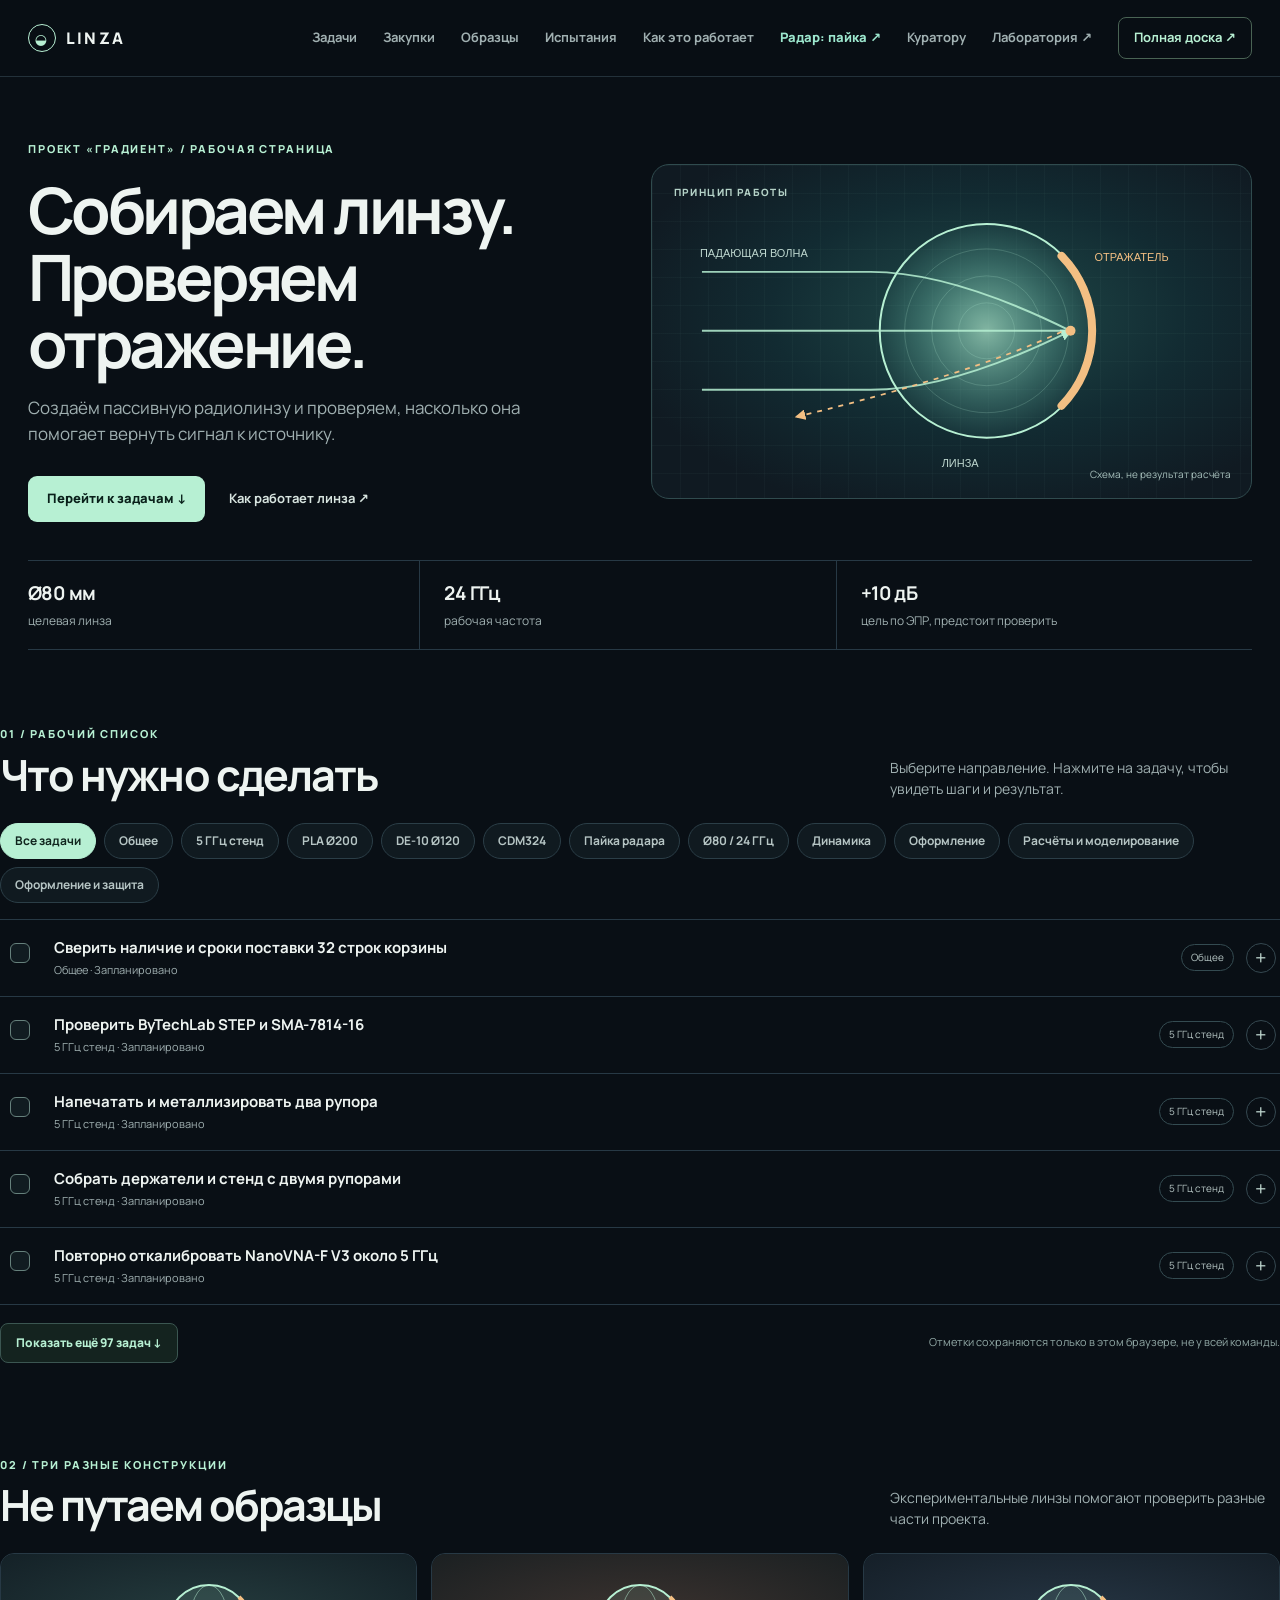
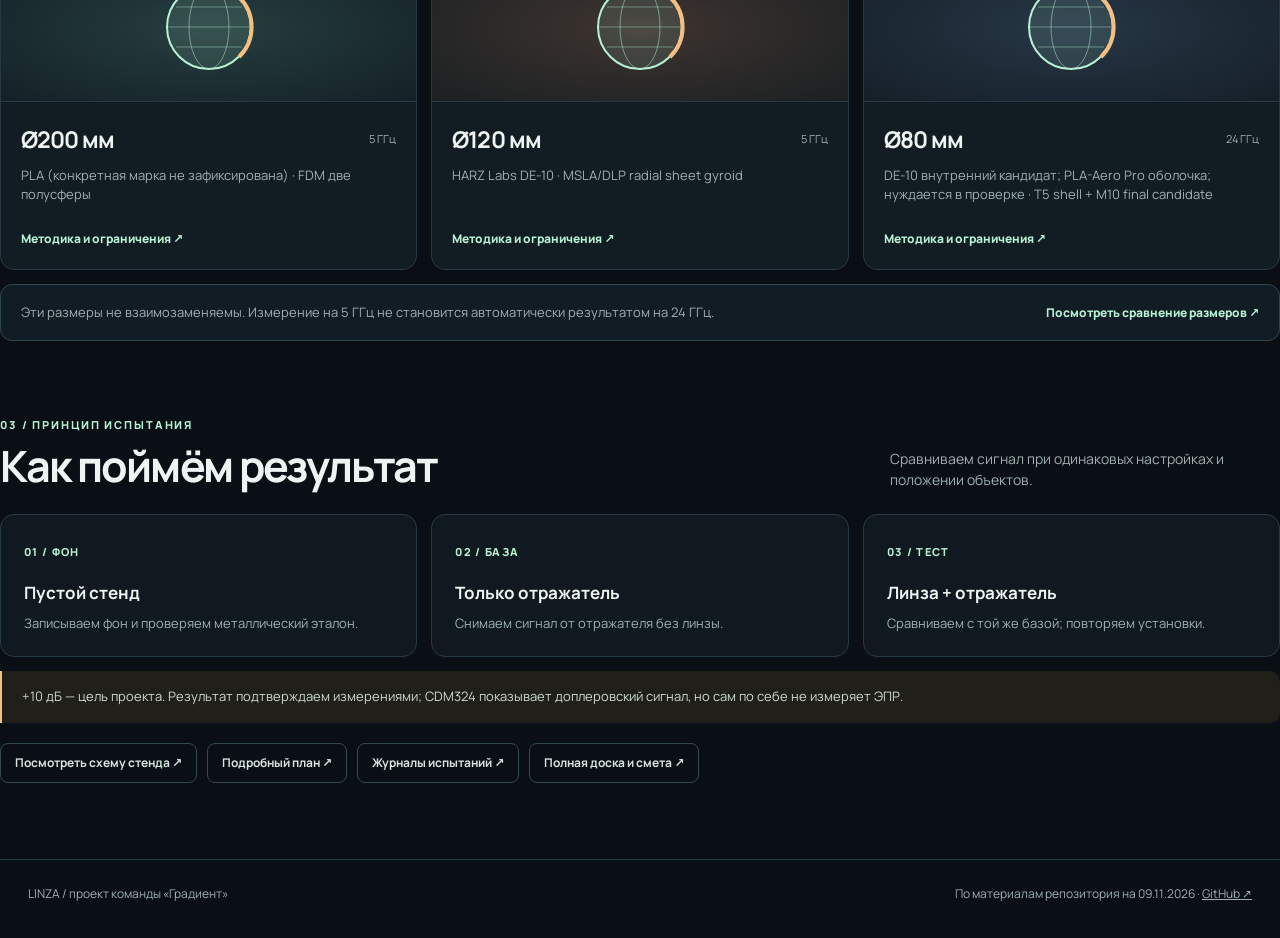
==== commit 69e5f348: "Add experiment lab and GitHub Pages journal" ====
--- a/site/index.html
+++ b/site/index.html
@@ -1,7 +1,7 @@
 <!doctype html>
 <html lang="ru"><head><meta charset="utf-8"><meta name="viewport" content="width=device-width,initial-scale=1"><meta name="color-scheme" content="dark"><meta name="description" content="Рабочая страница проекта LINZA: задачи, образцы и испытания."><title>LINZA — рабочая страница проекта</title><link rel="stylesheet" href="./work.css"><script src="./site-state.js" defer></script><script src="./work.js" defer></script></head>
 <body>
-<header class="top"><div class="shell"><a class="brand" href="./index.html"><span class="brand-mark">◒</span> LINZA</a><nav class="topnav" aria-label="Навигация"><a href="#work">Задачи</a><a href="./board.html#budget">Закупки</a><a href="#designs">Образцы</a><a href="#experiment">Испытания</a><a href="./explain.html">Как это работает</a><a href="./radar.html" style="color:#9ce7ce;font-weight:800">Радар: пайка ↗</a><a class="curator-link" href="./curator.html">Куратору</a><a class="nav-btn" href="./board.html">Полная доска ↗</a></nav></div></header>
+<header class="top"><div class="shell"><a class="brand" href="./index.html"><span class="brand-mark">◒</span> LINZA</a><nav class="topnav" aria-label="Навигация"><a href="#work">Задачи</a><a href="./board.html#budget">Закупки</a><a href="#designs">Образцы</a><a href="#experiment">Испытания</a><a href="./explain.html">Как это работает</a><a href="./radar.html" style="color:#9ce7ce;font-weight:800">Радар: пайка ↗</a><a class="curator-link" href="./curator.html">Куратору</a><a href="./lab/">Лаборатория ↗</a><a class="nav-btn" href="./board.html">Полная доска ↗</a></nav></div></header>
 <main>
 <section class="shell hero" aria-labelledby="hero-title"><div><div class="eyebrow">Проект «Градиент» / рабочая страница</div><h1 id="hero-title">Собираем линзу.<br>Проверяем отражение.</h1><p>Создаём пассивную радиолинзу и проверяем, насколько она помогает вернуть сигнал к источнику.</p><div class="hero-actions"><a class="button" href="#work">Перейти к задачам ↓</a><a class="textlink" href="./explain.html">Как работает линза ↗</a></div></div>
 <div class="visual"><span class="visual-label">ПРИНЦИП РАБОТЫ</span><svg viewBox="0 0 600 330" role="img" aria-label="Радиоволна проходит через линзу, отражается от колпачка и возвращается обратно"><defs><radialGradient id="lens"><stop offset="0" stop-color="#b7f0d3" stop-opacity=".65"/><stop offset=".65" stop-color="#7cd1bb" stop-opacity=".26"/><stop offset="1" stop-color="#68c2ae" stop-opacity=".07"/></radialGradient><marker id="arr" viewBox="0 0 10 10" refX="8" refY="5" markerWidth="6" markerHeight="6" orient="auto"><path d="M0 0 10 5 0 10Z" fill="#b7f0d3"/></marker><marker id="arr2" viewBox="0 0 10 10" refX="8" refY="5" markerWidth="6" markerHeight="6" orient="auto"><path d="M0 0 10 5 0 10Z" fill="#f3bf83"/></marker></defs><circle cx="335" cy="165" r="107" fill="url(#lens)" stroke="#b7f0d3" stroke-width="2"/><circle cx="335" cy="165" r="82" fill="none" stroke="#b7f0d3" stroke-opacity=".2"/><circle cx="335" cy="165" r="55" fill="none" stroke="#b7f0d3" stroke-opacity=".2"/><circle cx="335" cy="165" r="28" fill="none" stroke="#b7f0d3" stroke-opacity=".2"/><path d="M410 90 A107 107 0 0 1 410 240" fill="none" stroke="#f3bf83" stroke-width="8" stroke-linecap="round"/><path d="M50 106 H219 Q300 106 419 165 M50 165 H418 M50 224 H219 Q300 224 419 165" fill="none" stroke="#b7f0d3" stroke-width="2" stroke-opacity=".85" marker-end="url(#arr)"/><path d="M410 166 Q315 210 145 251" fill="none" stroke="#f3bf83" stroke-width="1.8" stroke-dasharray="5 6" marker-end="url(#arr2)"/><circle cx="419" cy="165" r="5" fill="#f3bf83"/><text x="48" y="91" fill="#bed7cf" font-size="11" font-family="sans-serif">ПАДАЮЩАЯ ВОЛНА</text><text x="443" y="95" fill="#f3bf83" font-size="11" font-family="sans-serif">ОТРАЖАТЕЛЬ</text><text x="290" y="301" fill="#bed7cf" font-size="11" font-family="sans-serif">ЛИНЗА</text></svg><span class="visual-note">Схема, не результат расчёта</span></div></section>
